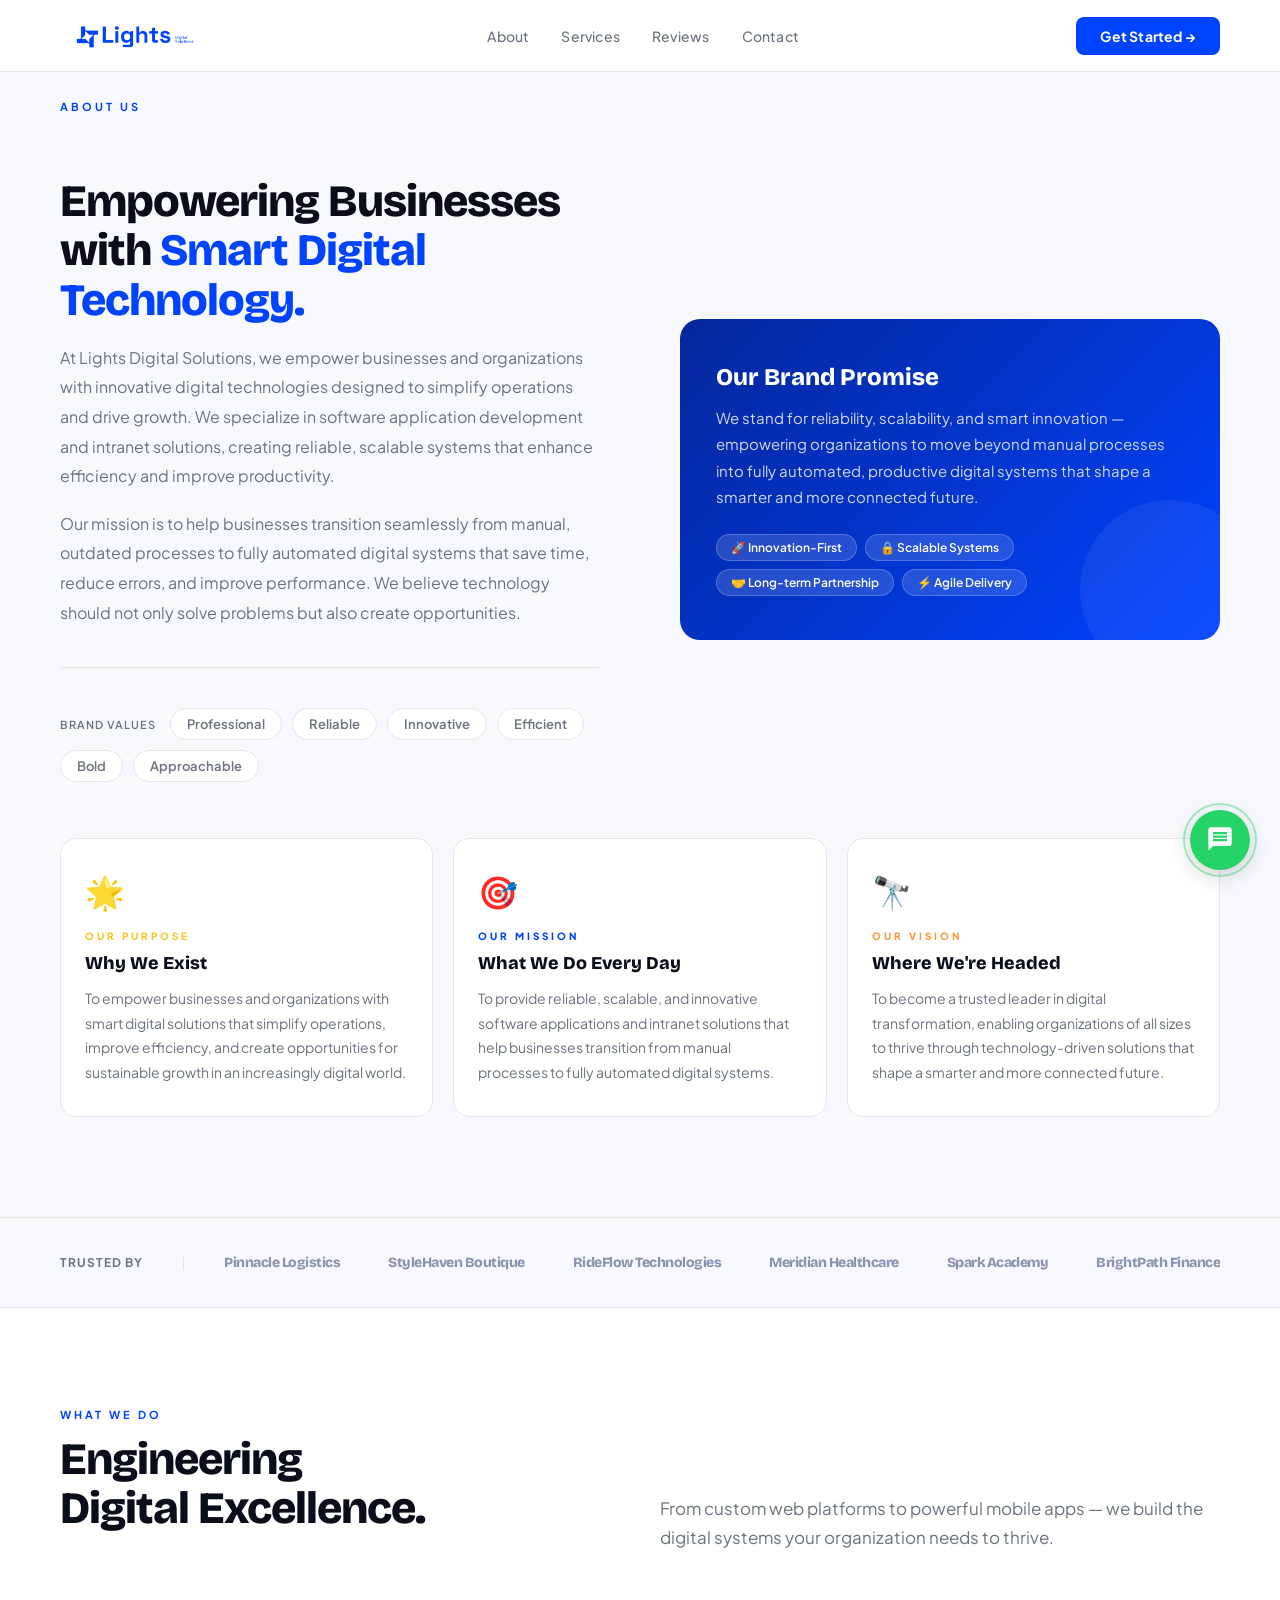
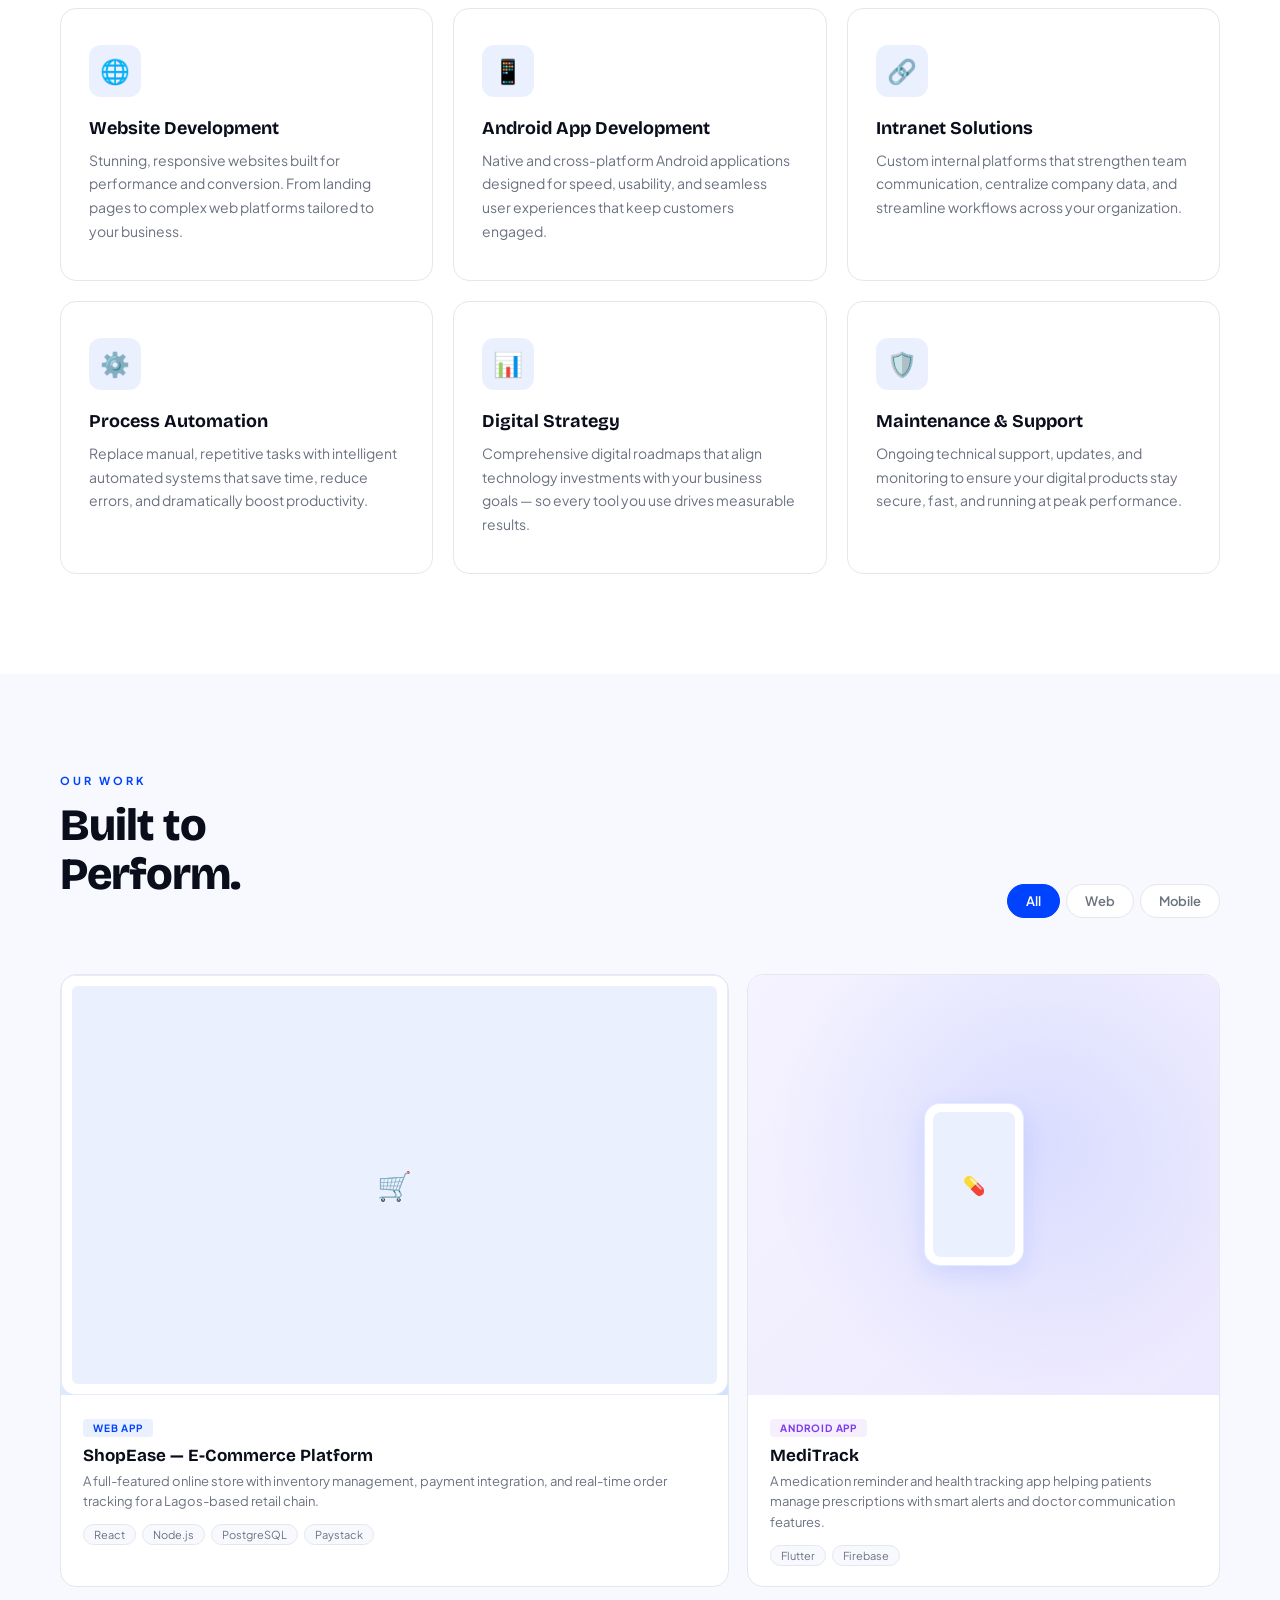
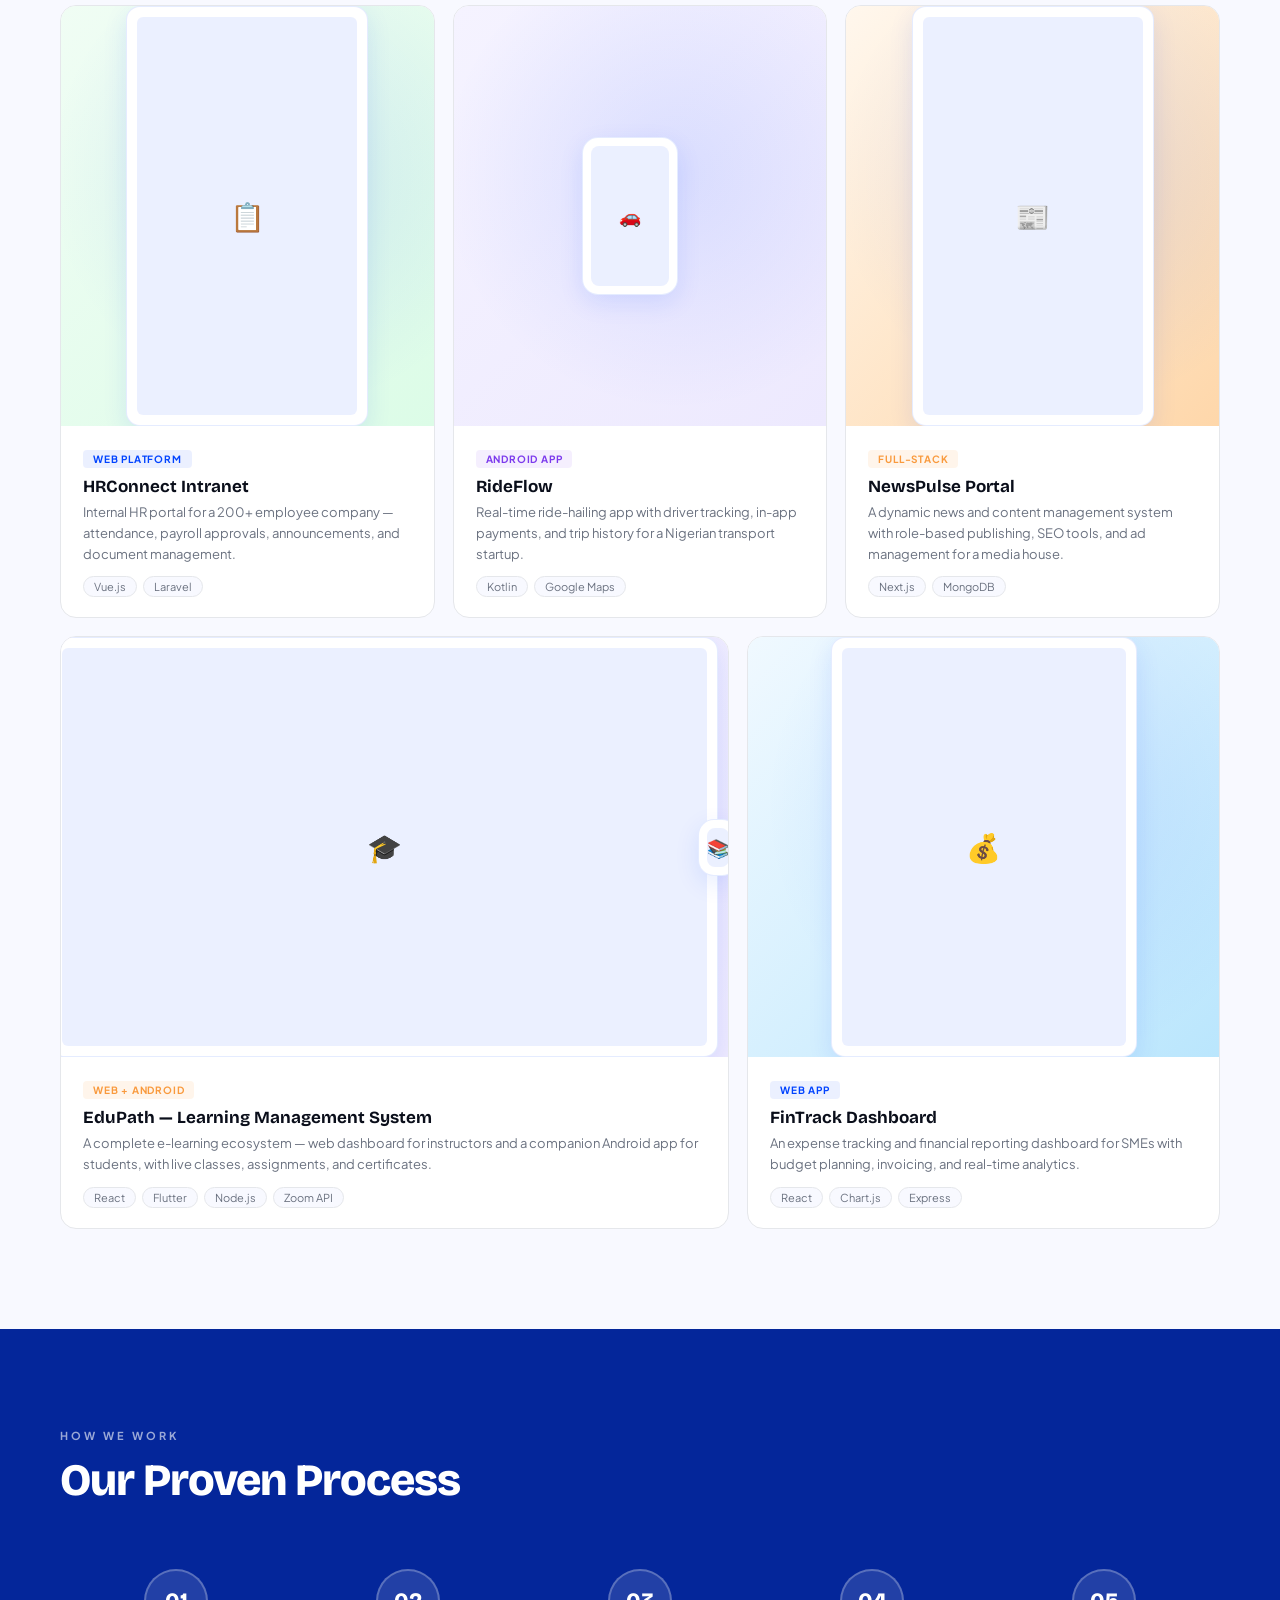
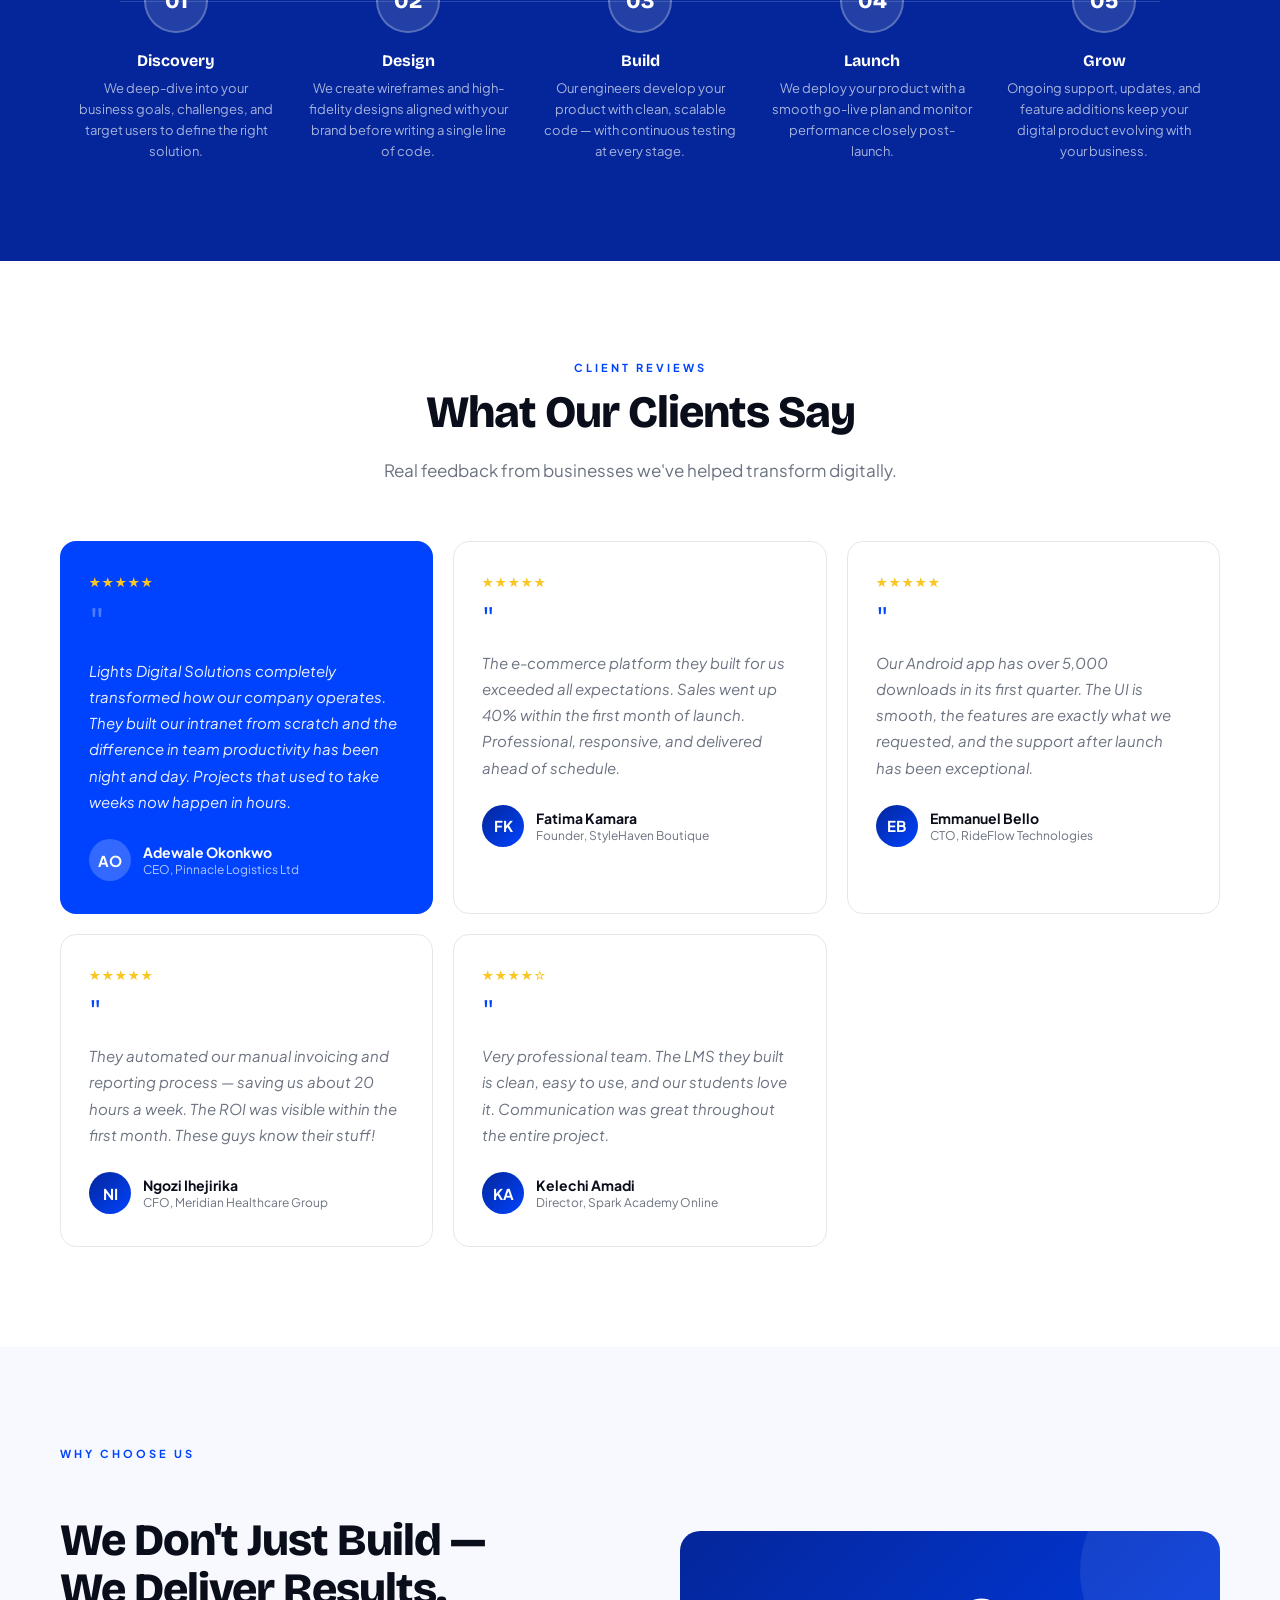
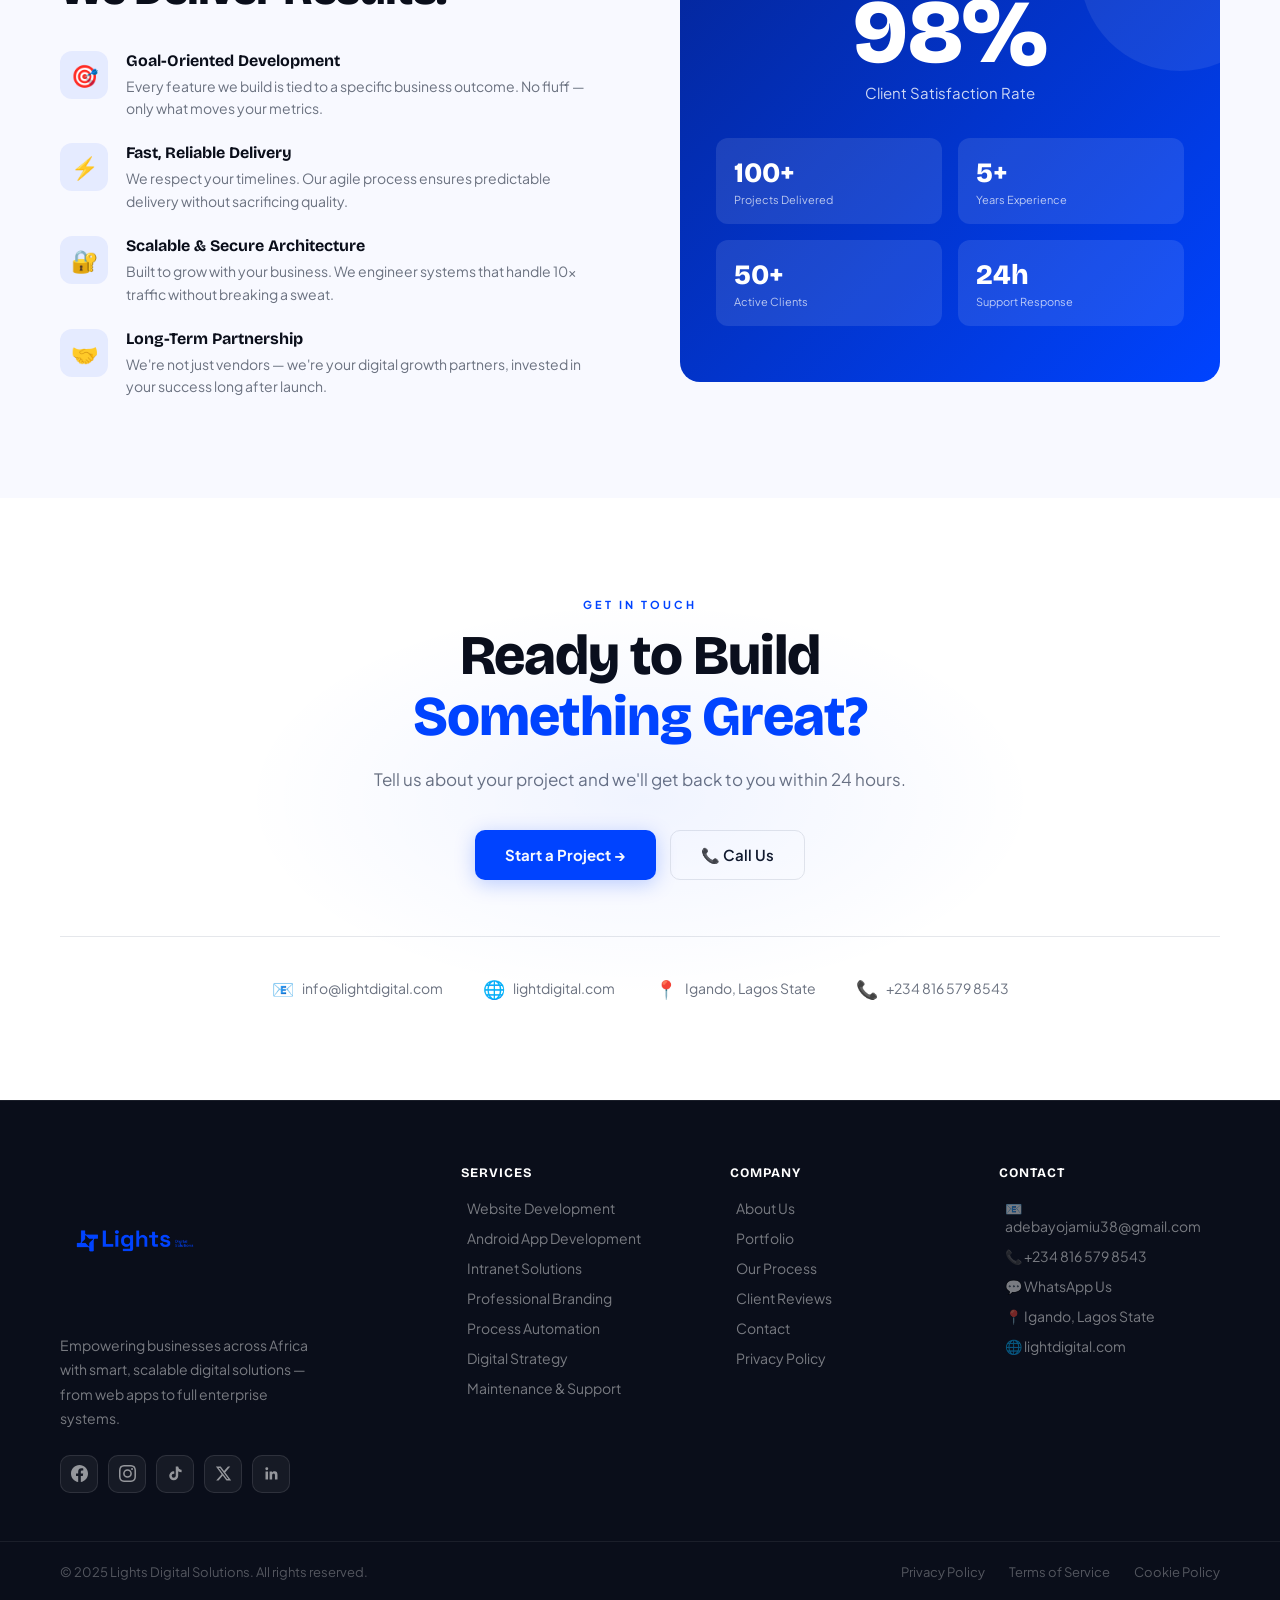
==== about.html @ 58d39549 "Added other screens" ====
<!DOCTYPE html>
<html lang="en">
<head>
<meta charset="UTF-8">
<meta name="viewport" content="width=device-width, initial-scale=1.0">
<title>Lights Digital Solutions</title>
<link rel="preconnect" href="https://fonts.googleapis.com">
<link href="https://fonts.googleapis.com/css2?family=Plus+Jakarta+Sans:wght@300;400;500;600;700;800&family=Bricolage+Grotesque:wght@400;500;600;700;800&display=swap" rel="stylesheet">
<link rel="stylesheet" href="styles.css">
<!-- Favicon (standard) -->
<link rel="icon" href="favicon/favicon.ico" sizes="any">
<link rel="icon" type="image/png" sizes="32x32" href="favicon/favicon-32x32.png">
<link rel="icon" type="image/png" sizes="16x16" href="favicon/favicon-16x16.png">

<!-- Apple Touch Icon -->
<link rel="apple-touch-icon" sizes="180x180" href="favicon/apple-touch-icon.png">

<!-- Android / Chrome -->
<link rel="manifest" href="site.webmanifest">

<!-- Theme color -->
<meta name="theme-color" content="#0043FF">
</head>
<body>

<!-- NAV -->

<nav id="mainNav">
  <a href="index.html" class="logo-mark">
    <img id="siteLogo" class="brand-icon" src="images/brand_logo.png" alt="Lights Digital Solutions"/>
  </a>
   <button class="menu-toggle" id="menuToggle">
  ☰
  </button>
  <ul class="nav-links">
    <li><a href="about.html">About</a></li>
    <li><a href="services.html">Services</a></li>
    <li><a href="testimonials.html">Reviews</a></li>
    <li><a href="contact.html">Contact</a></li>
  </ul>
  <button class="nav-cta" onclick="document.getElementById('contact').scrollIntoView({behavior:'smooth'})">Get Started →</button>
</nav>

<!-- ABOUT -->
<section class="about" id="about">
  <div class="section-label">About Us</div>
  <div class="about-layout">
    <div class="about-body">
      <h2 class="section-title">Empowering Businesses with <span class="about-highlight">Smart Digital Technology.</span></h2>
      <p>At Lights Digital Solutions, we empower businesses and organizations with innovative digital technologies designed to simplify operations and drive growth. We specialize in software application development and intranet solutions, creating reliable, scalable systems that enhance efficiency and improve productivity.</p>
      <p>Our mission is to help businesses transition seamlessly from manual, outdated processes to fully automated digital systems that save time, reduce errors, and improve performance. We believe technology should not only solve problems but also create opportunities.</p>
      <div class="personality-row">
        <span class="personality-label">Brand Values</span>
        <span class="personality-pill">Professional</span>
        <span class="personality-pill">Reliable</span>
        <span class="personality-pill">Innovative</span>
        <span class="personality-pill">Efficient</span>
        <span class="personality-pill">Bold</span>
        <span class="personality-pill">Approachable</span>
      </div>
    </div>
    <div>
      <div class="about-big-card">
        <h3>Our Brand Promise</h3>
        <p>We stand for reliability, scalability, and smart innovation — empowering organizations to move beyond manual processes into fully automated, productive digital systems that shape a smarter and more connected future.</p>
        <div class="about-pill-row">
          <span class="about-pill">🚀 Innovation-First</span>
          <span class="about-pill">🔒 Scalable Systems</span>
          <span class="about-pill">🤝 Long-term Partnership</span>
          <span class="about-pill">⚡ Agile Delivery</span>
        </div>
      </div>
    </div>
  </div>
  <div class="mvp-grid">
    <div class="mvp-card purpose">
      <div class="mvp-icon">🌟</div>
      <div class="mvp-label">Our Purpose</div>
      <h3>Why We Exist</h3>
      <p>To empower businesses and organizations with smart digital solutions that simplify operations, improve efficiency, and create opportunities for sustainable growth in an increasingly digital world.</p>
    </div>
    <div class="mvp-card mission">
      <div class="mvp-icon">🎯</div>
      <div class="mvp-label">Our Mission</div>
      <h3>What We Do Every Day</h3>
      <p>To provide reliable, scalable, and innovative software applications and intranet solutions that help businesses transition from manual processes to fully automated digital systems.</p>
    </div>
    <div class="mvp-card vision">
      <div class="mvp-icon">🔭</div>
      <div class="mvp-label">Our Vision</div>
      <h3>Where We're Headed</h3>
      <p>To become a trusted leader in digital transformation, enabling organizations of all sizes to thrive through technology-driven solutions that shape a smarter and more connected future.</p>
    </div>
  </div>
</section>

<!-- CLIENTS STRIP -->
<div class="clients-strip">
  <div class="clients-label">Trusted By</div>
  <div class="clients-logos">
    <div class="client-logo">Pinnacle Logistics</div>
    <div class="client-logo">StyleHaven Boutique</div>
    <div class="client-logo">RideFlow Technologies</div>
    <div class="client-logo">Meridian Healthcare</div>
    <div class="client-logo">Spark Academy</div>
    <div class="client-logo">BrightPath Finance</div>
  </div>
</div>

<!-- SERVICES -->
<section class="services" id="services">
  <div style="display:flex;justify-content:space-between;align-items:flex-end;flex-wrap:wrap;gap:24px;">
    <div>
      <div class="section-label">What We Do</div>
      <h2 class="section-title">Engineering<br>Digital Excellence.</h2>
    </div>
    <p class="section-sub">From custom web platforms to powerful mobile apps — we build the digital systems your organization needs to thrive.</p>
  </div>
  <div class="services-grid">
    <div class="service-card">
      <div class="service-icon">🌐</div>
      <h3>Website Development</h3>
      <p>Stunning, responsive websites built for performance and conversion. From landing pages to complex web platforms tailored to your business.</p>
    </div>
    <div class="service-card">
      <div class="service-icon">📱</div>
      <h3>Android App Development</h3>
      <p>Native and cross-platform Android applications designed for speed, usability, and seamless user experiences that keep customers engaged.</p>
    </div>
    <div class="service-card">
      <div class="service-icon">🔗</div>
      <h3>Intranet Solutions</h3>
      <p>Custom internal platforms that strengthen team communication, centralize company data, and streamline workflows across your organization.</p>
    </div>
    <div class="service-card">
      <div class="service-icon">⚙️</div>
      <h3>Process Automation</h3>
      <p>Replace manual, repetitive tasks with intelligent automated systems that save time, reduce errors, and dramatically boost productivity.</p>
    </div>
    <div class="service-card">
      <div class="service-icon">📊</div>
      <h3>Digital Strategy</h3>
      <p>Comprehensive digital roadmaps that align technology investments with your business goals — so every tool you use drives measurable results.</p>
    </div>
    <div class="service-card">
      <div class="service-icon">🛡️</div>
      <h3>Maintenance & Support</h3>
      <p>Ongoing technical support, updates, and monitoring to ensure your digital products stay secure, fast, and running at peak performance.</p>
    </div>
  </div>
</section>

<!-- PORTFOLIO -->
<section class="projects" id="projects">
  <div class="projects-header">
    <div>
      <div class="section-label">Our Work</div>
      <h2 class="section-title">Built to<br>Perform.</h2>
    </div>
    <div class="tab-group">
      <button class="tab active" onclick="filterProjects('all', this)">All</button>
      <button class="tab" onclick="filterProjects('web', this)">Web</button>
      <button class="tab" onclick="filterProjects('mobile', this)">Mobile</button>
    </div>
  </div>
  <div class="projects-grid" id="projects-grid">
    <div class="proj-card wide" data-type="web">
      <div class="proj-thumb web"><div class="proj-thumb-inner"><div class="thumb-device"><div class="screen">🛒</div></div></div></div>
      <div class="proj-info">
        <span class="proj-tag tag-web">Web App</span>
        <h3>ShopEase — E-Commerce Platform</h3>
        <p>A full-featured online store with inventory management, payment integration, and real-time order tracking for a Lagos-based retail chain.</p>
        <div class="proj-tech"><span class="tech-pill">React</span><span class="tech-pill">Node.js</span><span class="tech-pill">PostgreSQL</span><span class="tech-pill">Paystack</span></div>
      </div>
    </div>
    <div class="proj-card narrow" data-type="mobile">
      <div class="proj-thumb mobile"><div class="proj-thumb-inner"><div class="thumb-phone"><div class="pscreen">💊</div></div></div></div>
      <div class="proj-info">
        <span class="proj-tag tag-mobile">Android App</span>
        <h3>MediTrack</h3>
        <p>A medication reminder and health tracking app helping patients manage prescriptions with smart alerts and doctor communication features.</p>
        <div class="proj-tech"><span class="tech-pill">Flutter</span><span class="tech-pill">Firebase</span></div>
      </div>
    </div>
    <div class="proj-card third" data-type="web">
      <div class="proj-thumb web" style="background:linear-gradient(135deg,#f0fdf4,#dcfce7)"><div class="proj-thumb-inner"><div class="thumb-device" style="width:65%"><div class="screen">📋</div></div></div></div>
      <div class="proj-info">
        <span class="proj-tag tag-web">Web Platform</span>
        <h3>HRConnect Intranet</h3>
        <p>Internal HR portal for a 200+ employee company — attendance, payroll approvals, announcements, and document management.</p>
        <div class="proj-tech"><span class="tech-pill">Vue.js</span><span class="tech-pill">Laravel</span></div>
      </div>
    </div>
    <div class="proj-card third" data-type="mobile">
      <div class="proj-thumb mobile"><div class="proj-thumb-inner"><div class="thumb-phone"><div class="pscreen">🚗</div></div></div></div>
      <div class="proj-info">
        <span class="proj-tag tag-mobile">Android App</span>
        <h3>RideFlow</h3>
        <p>Real-time ride-hailing app with driver tracking, in-app payments, and trip history for a Nigerian transport startup.</p>
        <div class="proj-tech"><span class="tech-pill">Kotlin</span><span class="tech-pill">Google Maps</span></div>
      </div>
    </div>
    <div class="proj-card third" data-type="web">
      <div class="proj-thumb web" style="background:linear-gradient(135deg,#fff7ed,#fed7aa)"><div class="proj-thumb-inner"><div class="thumb-device" style="width:65%"><div class="screen">📰</div></div></div></div>
      <div class="proj-info">
        <span class="proj-tag tag-fullstack">Full-Stack</span>
        <h3>NewsPulse Portal</h3>
        <p>A dynamic news and content management system with role-based publishing, SEO tools, and ad management for a media house.</p>
        <div class="proj-tech"><span class="tech-pill">Next.js</span><span class="tech-pill">MongoDB</span></div>
      </div>
    </div>
    <div class="proj-card wide" data-type="mobile">
      <div class="proj-thumb mobile"><div class="proj-thumb-inner"><div class="thumb-device"><div class="screen">🎓</div></div><div class="thumb-phone"><div class="pscreen">📚</div></div></div></div>
      <div class="proj-info">
        <span class="proj-tag tag-fullstack">Web + Android</span>
        <h3>EduPath — Learning Management System</h3>
        <p>A complete e-learning ecosystem — web dashboard for instructors and a companion Android app for students, with live classes, assignments, and certificates.</p>
        <div class="proj-tech"><span class="tech-pill">React</span><span class="tech-pill">Flutter</span><span class="tech-pill">Node.js</span><span class="tech-pill">Zoom API</span></div>
      </div>
    </div>
    <div class="proj-card narrow" data-type="web">
      <div class="proj-thumb web" style="background:linear-gradient(135deg,#f0f9ff,#bae6fd)"><div class="proj-thumb-inner"><div class="thumb-device" style="width:65%"><div class="screen">💰</div></div></div></div>
      <div class="proj-info">
        <span class="proj-tag tag-web">Web App</span>
        <h3>FinTrack Dashboard</h3>
        <p>An expense tracking and financial reporting dashboard for SMEs with budget planning, invoicing, and real-time analytics.</p>
        <div class="proj-tech"><span class="tech-pill">React</span><span class="tech-pill">Chart.js</span><span class="tech-pill">Express</span></div>
      </div>
    </div>
  </div>
</section>

<!-- PROCESS -->
<section class="process" id="process">
  <div class="section-label">How We Work</div>
  <h2 class="section-title">Our Proven Process</h2>
  <div class="process-steps">
    <div class="step"><div class="step-num">01</div><h4>Discovery</h4><p>We deep-dive into your business goals, challenges, and target users to define the right solution.</p></div>
    <div class="step"><div class="step-num">02</div><h4>Design</h4><p>We create wireframes and high-fidelity designs aligned with your brand before writing a single line of code.</p></div>
    <div class="step"><div class="step-num">03</div><h4>Build</h4><p>Our engineers develop your product with clean, scalable code — with continuous testing at every stage.</p></div>
    <div class="step"><div class="step-num">04</div><h4>Launch</h4><p>We deploy your product with a smooth go-live plan and monitor performance closely post-launch.</p></div>
    <div class="step"><div class="step-num">05</div><h4>Grow</h4><p>Ongoing support, updates, and feature additions keep your digital product evolving with your business.</p></div>
  </div>
</section>

<!-- TESTIMONIALS -->
<section class="testimonials" id="testimonials">
  <div style="text-align:center;margin-bottom:0;">
    <div class="section-label" style="text-align:center;">Client Reviews</div>
    <h2 class="section-title" style="text-align:center;">What Our Clients Say</h2>
    <p class="section-sub" style="margin:0 auto 56px;text-align:center;">Real feedback from businesses we've helped transform digitally.</p>
  </div>
  <div class="testimonials-grid">
    <div class="testi-card featured">
      <div class="stars">★★★★★</div>
      <div class="quote-icon">"</div>
      <p class="testi-text">Lights Digital Solutions completely transformed how our company operates. They built our intranet from scratch and the difference in team productivity has been night and day. Projects that used to take weeks now happen in hours.</p>
      <div class="testi-author"><div class="author-avatar">AO</div><div><div class="author-name">Adewale Okonkwo</div><div class="author-role">CEO, Pinnacle Logistics Ltd</div></div></div>
    </div>
    <div class="testi-card">
      <div class="stars">★★★★★</div>
      <div class="quote-icon" style="font-size:32px;color:var(--secondary);">"</div>
      <p class="testi-text">The e-commerce platform they built for us exceeded all expectations. Sales went up 40% within the first month of launch. Professional, responsive, and delivered ahead of schedule.</p>
      <div class="testi-author"><div class="author-avatar">FK</div><div><div class="author-name">Fatima Kamara</div><div class="author-role">Founder, StyleHaven Boutique</div></div></div>
    </div>
    <div class="testi-card">
      <div class="stars">★★★★★</div>
      <div class="quote-icon" style="font-size:32px;color:var(--secondary);">"</div>
      <p class="testi-text">Our Android app has over 5,000 downloads in its first quarter. The UI is smooth, the features are exactly what we requested, and the support after launch has been exceptional.</p>
      <div class="testi-author"><div class="author-avatar">EB</div><div><div class="author-name">Emmanuel Bello</div><div class="author-role">CTO, RideFlow Technologies</div></div></div>
    </div>
    <div class="testi-card">
      <div class="stars">★★★★★</div>
      <div class="quote-icon" style="font-size:32px;color:var(--secondary);">"</div>
      <p class="testi-text">They automated our manual invoicing and reporting process — saving us about 20 hours a week. The ROI was visible within the first month. These guys know their stuff!</p>
      <div class="testi-author"><div class="author-avatar">NI</div><div><div class="author-name">Ngozi Ihejirika</div><div class="author-role">CFO, Meridian Healthcare Group</div></div></div>
    </div>
    <div class="testi-card">
      <div class="stars">★★★★☆</div>
      <div class="quote-icon" style="font-size:32px;color:var(--secondary);">"</div>
      <p class="testi-text">Very professional team. The LMS they built is clean, easy to use, and our students love it. Communication was great throughout the entire project.</p>
      <div class="testi-author"><div class="author-avatar">KA</div><div><div class="author-name">Kelechi Amadi</div><div class="author-role">Director, Spark Academy Online</div></div></div>
    </div>
  </div>
</section>

<!-- WHY US -->
<section class="why" id="why">
  <div class="section-label">Why Choose Us</div>
  <div class="why-grid">
    <div>
      <h2 class="section-title">We Don't Just Build —<br>We Deliver Results.</h2>
      <div class="why-items" style="margin-top:36px;">
        <div class="why-item"><div class="why-item-icon">🎯</div><div><h4>Goal-Oriented Development</h4><p>Every feature we build is tied to a specific business outcome. No fluff — only what moves your metrics.</p></div></div>
        <div class="why-item"><div class="why-item-icon">⚡</div><div><h4>Fast, Reliable Delivery</h4><p>We respect your timelines. Our agile process ensures predictable delivery without sacrificing quality.</p></div></div>
        <div class="why-item"><div class="why-item-icon">🔐</div><div><h4>Scalable & Secure Architecture</h4><p>Built to grow with your business. We engineer systems that handle 10x traffic without breaking a sweat.</p></div></div>
        <div class="why-item"><div class="why-item-icon">🤝</div><div><h4>Long-Term Partnership</h4><p>We're not just vendors — we're your digital growth partners, invested in your success long after launch.</p></div></div>
      </div>
    </div>
    <div class="why-visual">
      <div class="why-big-num">98%</div>
      <div class="why-big-label">Client Satisfaction Rate</div>
      <div class="why-stat-grid">
        <div class="why-stat-card"><div class="why-stat-n">100+</div><div class="why-stat-l">Projects Delivered</div></div>
        <div class="why-stat-card"><div class="why-stat-n">5+</div><div class="why-stat-l">Years Experience</div></div>
        <div class="why-stat-card"><div class="why-stat-n">50+</div><div class="why-stat-l">Active Clients</div></div>
        <div class="why-stat-card"><div class="why-stat-n">24h</div><div class="why-stat-l">Support Response</div></div>
      </div>
    </div>
  </div>
</section>

<!-- CTA -->
<section class="cta-section" id="contact">
  <div class="section-label" style="text-align:center;">Get In Touch</div>
  <h2 class="section-title">Ready to Build<br><span style="color:var(--secondary);">Something Great?</span></h2>
  <p>Tell us about your project and we'll get back to you within 24 hours.</p>
  <div class="cta-btns">
    <a href="mailto:info@lightdigital.com" class="btn-primary">Start a Project →</a>
    <a href="tel:+2348165798543" class="btn-outline">📞 Call Us</a>
  </div>
  <div class="contact-strip">
    <div class="contact-item"><span>📧</span><span>info@lightdigital.com</span></div>
    <div class="contact-item"><span>🌐</span><span>lightdigital.com</span></div>
    <div class="contact-item"><span>📍</span><span>Igando, Lagos State</span></div>
    <div class="contact-item"><span>📞</span><span>+234 816 579 8543</span></div>
  </div>
</section>

<!-- FOOTER -->
<footer>
  <div class="footer-top">

    <!-- Brand col -->
    <div class="footer-brand-col">
      <a href="#home" class="logo-mark">
        <img id="siteLogoFooter" class="brand-icon" src="images/brand_logo.png" alt="Lights Digital Solutions"/>
      </a>
      <p class="footer-brand-desc">Empowering businesses across Africa with smart, scalable digital solutions — from web apps to full enterprise systems.</p>
      <div class="footer-social-row">

        <!-- Facebook -->
        <a href="https://www.facebook.com/adebayo.jamiu.33" target="_blank" rel="noopener" class="social-btn fb" aria-label="Facebook">
          <svg viewBox="0 0 24 24"><path d="M24 12.073C24 5.405 18.627 0 12 0S0 5.405 0 12.073C0 18.1 4.388 23.094 10.125 24v-8.437H7.078v-3.49h3.047V9.41c0-3.025 1.792-4.697 4.532-4.697 1.312 0 2.686.236 2.686.236v2.97h-1.513c-1.491 0-1.956.93-1.956 1.874v2.25h3.328l-.532 3.49h-2.796V24C19.612 23.094 24 18.1 24 12.073z"/></svg>
        </a>

        <!-- Instagram -->
        <a href="https://www.instagram.com/lightsdigitalsolutions/" target="_blank" rel="noopener" class="social-btn ig" aria-label="Instagram">
          <svg viewBox="0 0 24 24"><path d="M12 2.163c3.204 0 3.584.012 4.85.07 3.252.148 4.771 1.691 4.919 4.919.058 1.265.069 1.645.069 4.849 0 3.205-.012 3.584-.069 4.849-.149 3.225-1.664 4.771-4.919 4.919-1.266.058-1.644.07-4.85.07-3.204 0-3.584-.012-4.849-.07-3.26-.149-4.771-1.699-4.919-4.92-.058-1.265-.07-1.644-.07-4.849 0-3.204.013-3.583.07-4.849.149-3.227 1.664-4.771 4.919-4.919 1.266-.057 1.645-.069 4.849-.069zM12 0C8.741 0 8.333.014 7.053.072 2.695.272.273 2.69.073 7.052.014 8.333 0 8.741 0 12c0 3.259.014 3.668.072 4.948.2 4.358 2.618 6.78 6.98 6.98C8.333 23.986 8.741 24 12 24c3.259 0 3.668-.014 4.948-.072 4.354-.2 6.782-2.618 6.979-6.98.059-1.28.073-1.689.073-4.948 0-3.259-.014-3.667-.072-4.947-.196-4.354-2.617-6.78-6.979-6.98C15.668.014 15.259 0 12 0zm0 5.838a6.162 6.162 0 100 12.324 6.162 6.162 0 000-12.324zM12 16a4 4 0 110-8 4 4 0 010 8zm6.406-11.845a1.44 1.44 0 100 2.881 1.44 1.44 0 000-2.881z"/></svg>
        </a>

        <!-- TikTok -->
        <a href="https://www.tiktok.com/@lightsdigitalsolutions?is_from_webapp=1&sender_device=pc" target="_blank" rel="noopener" class="social-btn tt" aria-label="TikTok">
          <svg viewBox="0 0 24 24"><path d="M19.59 6.69a4.83 4.83 0 01-3.77-4.25V2h-3.45v13.67a2.89 2.89 0 01-2.88 2.5 2.89 2.89 0 01-2.89-2.89 2.89 2.89 0 012.89-2.89c.28 0 .54.04.79.1V9.01a6.33 6.33 0 00-.79-.05 6.34 6.34 0 00-6.34 6.34 6.34 6.34 0 006.34 6.34 6.34 6.34 0 006.33-6.34V8.69a8.18 8.18 0 004.78 1.52V6.75a4.85 4.85 0 01-1.01-.06z"/></svg>
        </a>

        <!-- X / Twitter -->
        <a href="https://x.com/LightsDigitals" target="_blank" rel="noopener" class="social-btn tw" aria-label="X (Twitter)">
          <svg viewBox="0 0 24 24"><path d="M18.244 2.25h3.308l-7.227 8.26 8.502 11.24H16.17l-5.214-6.817L4.99 21.75H1.68l7.73-8.835L1.254 2.25H8.08l4.713 6.231zm-1.161 17.52h1.833L7.084 4.126H5.117z"/></svg>
        </a>

        <!-- LinkedIn -->
        <a href="https://www.linkedin.com/in/lights-digital-solutions-471803408/" target="_blank" rel="noopener" class="social-btn li" aria-label="LinkedIn">
          <svg viewBox="0 0 24 24">
            <path d="M20.447 20.452H16.89v-5.569c0-1.328-.024-3.037-1.852-3.037-1.853 0-2.136 1.445-2.136 2.939v5.667H9.345V9h3.414v1.561h.049c.476-.9 1.637-1.85 3.37-1.85 3.601 0 4.267 2.37 4.267 5.455v6.286zM5.337 7.433a2.063 2.063 0 110-4.126 2.063 2.063 0 010 4.126zM7.119 20.452H3.556V9h3.563v11.452z"/>
          </svg>
        </a>

      </div>
    </div>

    <!-- Services col -->
    <div>
      <div class="footer-col-title">Services</div>
      <div class="footer-col-links">
        <a href="#services">Website Development</a>
        <a href="#services">Android App Development</a>
        <a href="#services">Intranet Solutions</a>
        <a href="#services">Professional Branding</a>
        <a href="#services">Process Automation</a>
        <a href="#services">Digital Strategy</a>
        <a href="#services">Maintenance & Support</a>
      </div>
    </div>

    <!-- Company col -->
    <div>
      <div class="footer-col-title">Company</div>
      <div class="footer-col-links">
        <a href="#about">About Us</a>
        <a href="#projects">Portfolio</a>
        <a href="#process">Our Process</a>
        <a href="#testimonials">Client Reviews</a>
        <a href="#contact">Contact</a>
        <a href="#">Privacy Policy</a>
      </div>
    </div>

    <!-- Contact col -->
    <div>
      <div class="footer-col-title">Contact</div>
      <div class="footer-col-links">
        <a href="mailto:adebayojamiu38@gmail.com">📧 adebayojamiu38@gmail.com</a>
        <a href="tel:+2348165798543">📞 +234 816 579 8543</a>
        <a href="https://wa.me/2348165798543" target="_blank" rel="noopener">💬 WhatsApp Us</a>
        <a href="#">📍 Igando, Lagos State</a>
        <a href="#">🌐 lightdigital.com</a>
      </div>
    </div>

  </div>

  <div class="footer-bottom">
    <div class="footer-copy">© 2025 Lights Digital Solutions. All rights reserved.</div>
    <div class="footer-bottom-links">
      <a href="#">Privacy Policy</a>
      <a href="#">Terms of Service</a>
      <a href="#">Cookie Policy</a>
    </div>
  </div>
</footer>

<!-- FLOATING CONTACT WIDGET -->
<div class="fcw" id="fcw">
  <div class="fcw-actions">
    <div class="fcw-item">
      <a class="fcw-action call" href="tel:+2348165798543" data-tip="Call Us" aria-label="Call">
        <svg viewBox="0 0 24 24"><path d="M6.62 10.79c1.44 2.83 3.76 5.14 6.59 6.59l2.2-2.2c.28-.28.68-.36 1.02-.25 1.12.37 2.33.57 3.57.57.55 0 1 .45 1 1V20c0 .55-.45 1-1 1C10.61 21 3 13.39 3 4c0-.55.45-1 1-1h3.5c.55 0 1 .45 1 1 0 1.25.2 2.45.57 3.57.1.34.02.73-.25 1.02l-2.2 2.2z"/></svg>
      </a>
    </div>
    <div class="fcw-item">
      <a class="fcw-action wa" href="https://wa.me/2348165798543?text=Hello%2C%20I'd%20like%20to%20discuss%20a%20project." target="_blank" rel="noopener" data-tip="WhatsApp Us" aria-label="WhatsApp">
        <svg viewBox="0 0 24 24"><path d="M17.472 14.382c-.297-.149-1.758-.867-2.03-.967-.273-.099-.471-.148-.67.15-.197.297-.767.966-.94 1.164-.173.199-.347.223-.644.075-.297-.15-1.255-.463-2.39-1.475-.883-.788-1.48-1.761-1.653-2.059-.173-.297-.018-.458.13-.606.134-.133.298-.347.446-.52.149-.174.198-.298.298-.497.099-.198.05-.371-.025-.52-.075-.149-.669-1.612-.916-2.207-.242-.579-.487-.5-.669-.51-.173-.008-.371-.01-.57-.01-.198 0-.52.074-.792.372-.272.297-1.04 1.016-1.04 2.479 0 1.462 1.065 2.875 1.213 3.074.149.198 2.096 3.2 5.077 4.487.709.306 1.262.489 1.694.625.712.227 1.36.195 1.871.118.571-.085 1.758-.719 2.006-1.413.248-.694.248-1.289.173-1.413-.074-.124-.272-.198-.57-.347m-5.421 7.403h-.004a9.87 9.87 0 01-5.031-1.378l-.361-.214-3.741.982.998-3.648-.235-.374a9.86 9.86 0 01-1.51-5.26c.001-5.45 4.436-9.884 9.888-9.884 2.64 0 5.122 1.03 6.988 2.898a9.825 9.825 0 012.893 6.994c-.003 5.45-4.437 9.884-9.885 9.884m8.413-18.297A11.815 11.815 0 0012.05 0C5.495 0 .16 5.335.157 11.892c0 2.096.547 4.142 1.588 5.945L.057 24l6.305-1.654a11.882 11.882 0 005.683 1.448h.005c6.554 0 11.89-5.335 11.893-11.893a11.821 11.821 0 00-3.48-8.413z"/></svg>
      </a>
    </div>
  </div>
  <button class="fcw-toggle" id="fcwToggle" aria-label="Contact options" aria-expanded="false">
    <span class="ico ico-chat"><svg viewBox="0 0 24 24"><path d="M20 2H4c-1.1 0-2 .9-2 2v18l4-4h14c1.1 0 2-.9 2-2V4c0-1.1-.9-2-2-2zm-2 12H6v-2h12v2zm0-3H6V9h12v2zm0-3H6V6h12v2z"/></svg></span>
    <span class="ico ico-close"><svg viewBox="0 0 24 24"><path d="M19 6.41L17.59 5 12 10.59 6.41 5 5 6.41 10.59 12 5 17.59 6.41 19 12 13.41 17.59 19 19 17.59 13.41 12z"/></svg></span>
  </button>
</div>


<!-- LOGO UPLOAD -->
<input type="file" id="logoUploadInput" accept="image/*" style="display:none">
<script src="script.js"></script>
</body>
</html>
---- styles.css ----
:root {
  --primary: #04269A;
  --secondary: #0043FF;
  --accent-yellow: #F9C623;
  --accent-orange: #F99A3D;
  --black: #0A0E1A;
  --white: #FFFFFF;
  --gray-light: #F5F6FA;
  --gray-mid: #8A94B0;
  --gray-dark: #1A1E2E;
  --text: #111827;
  --text-muted: #6B7280;
  --border: #E5E7EB;
  --surface: #F8F9FF;
}

*, *::before, *::after { box-sizing: border-box; margin: 0; padding: 0; }
html { scroll-behavior: smooth; }
body {
  font-family: 'Plus Jakarta Sans', sans-serif;
  background: var(--white);
  color: var(--text);
  overflow-x: hidden;
}

/* HAMBURGER */
.menu-toggle {
  display: none;
  background: none;
  border: none;
  font-size: 30px;
  cursor: pointer;
  color: var(--secondary);
  z-index: 999;
}



/* ── NAVBAR ── */
nav {
  position: fixed; top: 0; left: 0; right: 0; z-index: 100;
  display: flex; align-items: center; justify-content: space-between;
  padding: 0 60px;
  height: 72px;
  background: rgba(255,255,255,0.92);
  backdrop-filter: blur(20px);
  border-bottom: 1px solid var(--border);
  transition: box-shadow 0.3s;
}
nav.scrolled { box-shadow: 0 4px 24px rgba(0,67,255,0.08); }

.logo-mark { display: flex; align-items: center; gap: 10px; text-decoration: none; }

/* Brand icon SVG inline */
.brand-icon { width: 150px; height: 150px; flex-shrink: 0; }

.logo-text-wrap { display: flex; flex-direction: column; line-height: 1; }
.logo-name {
  font-family: 'Bricolage Grotesque', sans-serif;
  font-size: 20px; font-weight: 800;
  color: var(--secondary); letter-spacing: -0.5px;
}
.logo-sub { font-size: 9px; font-weight: 600; letter-spacing: 1.5px; text-transform: uppercase; color: var(--gray-mid); margin-top: 1px; }

.nav-links { display: flex; gap: 32px; list-style: none; }
.nav-links a {
  color: var(--text-muted); text-decoration: none;
  font-size: 14px; font-weight: 500; letter-spacing: 0.2px;
  transition: color 0.2s; position: relative;
}
.nav-links a::after {
  content: ''; position: absolute; bottom: -4px; left: 0; right: 0;
  height: 2px; background: var(--secondary); border-radius: 2px;
  transform: scaleX(0); transform-origin: left; transition: transform 0.25s;
}
.nav-links a:hover { color: var(--secondary); }
.nav-links a:hover::after { transform: scaleX(1); }

.nav-cta {
  background: var(--secondary); color: white; border: none;
  padding: 10px 24px; border-radius: 8px; font-size: 14px;
  font-weight: 700; cursor: pointer; font-family: 'Plus Jakarta Sans', sans-serif;
  transition: all 0.2s; letter-spacing: 0.2px;
}
.nav-cta:hover { background: var(--primary); transform: translateY(-1px); box-shadow: 0 8px 20px rgba(0,67,255,0.3); }

/* ── HERO ── */
.hero {
  min-height: 100vh;
  background: var(--white);
  display: grid;
  grid-template-columns: 1fr 1fr;
  align-items: center;
  padding: 80px 60px 60px;
  gap: 60px;
  position: relative;
  overflow: hidden;
}
.hero::before {
  content: '';
  position: absolute; top: -200px; right: -200px;
  width: 700px; height: 700px; border-radius: 50%;
  background: radial-gradient(circle, rgba(0,67,255,0.06) 0%, transparent 70%);
  pointer-events: none;
}
.hero::after {
  content: '';
  position: absolute; bottom: -100px; left: -100px;
  width: 400px; height: 400px; border-radius: 50%;
  background: radial-gradient(circle, rgba(249,198,35,0.08) 0%, transparent 70%);
  pointer-events: none;
}

.hero-left { z-index: 1; }

.hero-badge {
  display: inline-flex; align-items: center; gap: 8px;
  background: rgba(0,67,255,0.07); border: 1px solid rgba(0,67,255,0.15);
  padding: 6px 14px; border-radius: 100px; margin-bottom: 28px;
  font-size: 12px; font-weight: 700; letter-spacing: 1px;
  text-transform: uppercase; color: var(--secondary);
}
.hero-badge .dot {
  width: 6px; height: 6px; border-radius: 50%;
  background: var(--secondary); animation: blink 1.5s infinite;
  flex-shrink: 0;
}
@keyframes blink { 0%,100%{opacity:1} 50%{opacity:0.3} }

.hero h1 {
  font-family: 'Bricolage Grotesque', sans-serif;
  font-size: clamp(28px, 5vw, 64px);
  font-weight: 800; line-height: 1.08;
  letter-spacing: -2px;
  color: var(--black);
  margin-bottom: 22px;
}
.hero h1 .accent { color: var(--secondary); }
.hero h1 .yellow { color: var(--accent-yellow); position: relative; }
.hero h1 .yellow::after {
  content: '';
  position: absolute; bottom: 2px; left: 0; right: 0;
  height: 4px; background: var(--accent-yellow); border-radius: 2px; opacity: 0.4;
}

.hero p {
  font-size: 17px; color: var(--text-muted); line-height: 1.75;
  max-width: 480px; margin-bottom: 40px;
}

.hero-btns { display: flex; gap: 14px; flex-wrap: wrap; margin-bottom: 56px; }
.btn-primary {
  background: var(--secondary); color: white;
  padding: 14px 30px; border-radius: 10px; text-decoration: none;
  font-weight: 700; font-size: 15px; transition: all 0.2s;
  box-shadow: 0 4px 20px rgba(0,67,255,0.25);
  display: inline-flex; align-items: center; gap: 8px;
}
.btn-primary:hover { background: var(--primary); transform: translateY(-2px); box-shadow: 0 8px 28px rgba(0,67,255,0.35); }
.btn-outline {
  background: transparent; color: var(--text);
  padding: 14px 30px; border-radius: 10px; text-decoration: none;
  font-weight: 600; font-size: 15px; border: 1.5px solid var(--border);
  transition: all 0.2s; display: inline-flex; align-items: center; gap: 8px;
}
.btn-outline:hover { border-color: var(--secondary); color: var(--secondary); transform: translateY(-2px); }

.hero-stats { display: flex; gap: 40px; flex-wrap: wrap; }
.stat-divider { width: 1px; background: var(--border); }
.stat-num {
  font-family: 'Bricolage Grotesque', sans-serif;
  font-size: 36px; font-weight: 800; color: var(--black); line-height: 1;
}
.stat-num span { color: var(--secondary); }
.stat-label { font-size: 12px; color: var(--text-muted); margin-top: 4px; font-weight: 500; }

/* ── HERO RIGHT: CAROUSEL ── */
.hero-right {
  position: relative; z-index: 1;
  display: flex; flex-direction: column;
  gap: 16px; align-items: center;
}

.carousel-wrapper {
  width: 100%; max-width: 560px;
  position: relative;
}

.carousel-main {
  width: 100%;
  border-radius: 20px;
  overflow: hidden;
  box-shadow: 0 32px 80px rgba(0,67,255,0.18), 0 8px 24px rgba(0,0,0,0.08);
  border: 1px solid rgba(255,255,255,0.8);
  position: relative;
  background: #fff;
}

/* Browser chrome */
.browser-chrome {
  background: #F0F0F2;
  padding: 12px 16px 10px;
  display: flex; align-items: center; gap: 10px;
  border-bottom: 1px solid #e0e0e4;
}
.chrome-dots { display: flex; gap: 6px; }
.chrome-dot {
  width: 10px; height: 10px; border-radius: 50%;
}
.chrome-dot.red { background: #FF5F57; }
.chrome-dot.yellow { background: #FEBC2E; }
.chrome-dot.green { background: #28C840; }
.chrome-bar {
  flex: 1; height: 26px; background: white;
  border-radius: 6px; border: 1px solid #E0E0E4;
  display: flex; align-items: center; padding: 0 10px;
  font-size: 11px; color: #999; gap: 6px;
}
.chrome-bar svg { width: 10px; height: 10px; fill: #bbb; flex-shrink: 0; }

.carousel-viewport {
  height: 320px; overflow: hidden; position: relative;
}
.carousel-track {
  display: flex;
  transition: transform 0.6s cubic-bezier(0.77,0,0.18,1);
  height: 100%;
}
.carousel-slide {
  min-width: 100%; height: 100%;
  flex-shrink: 0; position: relative; overflow: hidden;
}

/* Slide 1: E-Commerce */
.slide-ecom {
  background: linear-gradient(135deg, #f8f4ff 0%, #eef0ff 100%);
  display: flex; flex-direction: column;
}
.slide-nav-bar {
  background: white; padding: 10px 20px;
  display: flex; align-items: center; justify-content: space-between;
  border-bottom: 1px solid #f0f0f0; flex-shrink: 0;
}
.slide-nav-logo { font-weight: 800; font-size: 14px; color: #1a1a2e; }
.slide-nav-links { display: flex; gap: 16px; }
.slide-nav-link { font-size: 11px; color: #666; }
.slide-nav-cta { background: #7C3AED; color: white; padding: 5px 12px; border-radius: 5px; font-size: 10px; font-weight: 700; }
.slide-hero-area {
  flex: 1; padding: 20px; display: flex; gap: 16px; align-items: center;
}
.slide-hero-text { flex: 1; }
.slide-badge { background: rgba(124,58,237,0.1); color: #7C3AED; font-size: 9px; font-weight: 700; letter-spacing: 1px; padding: 3px 8px; border-radius: 100px; display: inline-block; margin-bottom: 8px; }
.slide-h { font-size: 18px; font-weight: 800; color: #1a1a2e; line-height: 1.2; margin-bottom: 8px; }
.slide-p { font-size: 10px; color: #666; line-height: 1.5; margin-bottom: 12px; }
.slide-btn { background: #7C3AED; color: white; padding: 7px 16px; border-radius: 6px; font-size: 10px; font-weight: 700; display: inline-block; }
.slide-hero-img {
  width: 140px; height: 130px;
  background: linear-gradient(135deg, #7C3AED22, #7C3AED44);
  border-radius: 12px; display: flex; align-items: center; justify-content: center;
  font-size: 50px; flex-shrink: 0;
  border: 2px solid rgba(124,58,237,0.15);
}
.slide-products { display: flex; gap: 8px; padding: 0 20px 16px; }
.slide-product {
  flex: 1; background: white; border-radius: 8px; padding: 8px;
  box-shadow: 0 2px 8px rgba(0,0,0,0.06);
}
.slide-product-img { width: 100%; height: 50px; background: #f5f5ff; border-radius: 5px; display: flex; align-items: center; justify-content: center; font-size: 22px; margin-bottom: 6px; }
.slide-product-name { font-size: 9px; font-weight: 700; color: #1a1a2e; }
.slide-product-price { font-size: 9px; color: #7C3AED; font-weight: 600; }

/* Slide 2: SaaS Dashboard */
.slide-saas {
  background: #0f172a;
  display: flex; flex-direction: column;
  padding: 0;
}
.dash-sidebar {
  position: absolute; left: 0; top: 0; bottom: 0; width: 56px;
  background: #1e293b; display: flex; flex-direction: column;
  align-items: center; padding: 16px 0; gap: 16px;
}
.dash-sidebar-icon { width: 32px; height: 32px; background: rgba(255,255,255,0.08); border-radius: 8px; display: flex; align-items: center; justify-content: center; font-size: 14px; cursor: pointer; }
.dash-sidebar-icon.active { background: #0043FF; }
.dash-main { margin-left: 56px; height: 100%; padding: 16px; display: flex; flex-direction: column; gap: 12px; }
.dash-header { display: flex; justify-content: space-between; align-items: center; }
.dash-title { font-size: 14px; font-weight: 700; color: white; }
.dash-date { font-size: 10px; color: #64748b; }
.dash-cards { display: grid; grid-template-columns: repeat(3,1fr); gap: 8px; }
.dash-card { background: #1e293b; border-radius: 8px; padding: 10px; }
.dash-card-label { font-size: 9px; color: #64748b; margin-bottom: 4px; }
.dash-card-val { font-size: 16px; font-weight: 800; color: white; }
.dash-card-delta { font-size: 9px; color: #22c55e; }
.dash-chart { background: #1e293b; border-radius: 8px; padding: 10px; flex: 1; }
.dash-chart-label { font-size: 9px; color: #64748b; margin-bottom: 8px; }
.dash-bars { display: flex; align-items: flex-end; gap: 6px; height: 100px; }
.dash-bar {
  flex: 1; background: rgba(0,67,255,0.3); border-radius: 4px 4px 0 0;
  position: relative; min-height: 10px;
  transition: background 0.2s;
}
.dash-bar.hi { background: #0043FF; }

/* Slide 3: Corporate Website */
.slide-corp {
  background: white; display: flex; flex-direction: column;
}
.corp-nav { padding: 10px 20px; display: flex; align-items: center; justify-content: space-between; border-bottom: 1px solid #f0f0f0; }
.corp-logo { display: flex; align-items: center; gap: 6px; }
.corp-logo-icon { width: 22px; height: 22px; background: #0043FF; border-radius: 5px; display: flex; align-items: center; justify-content: center; color: white; font-size: 11px; font-weight: 800; }
.corp-logo-text { font-size: 12px; font-weight: 700; color: #1a1a2e; }
.corp-nav-links { display: flex; gap: 14px; }
.corp-nav-link { font-size: 10px; color: #666; }
.corp-btn { background: #0043FF; color: white; padding: 5px 12px; border-radius: 5px; font-size: 9px; font-weight: 700; }
.corp-hero { flex: 1; display: grid; grid-template-columns: 1fr 1fr; }
.corp-left { padding: 20px; display: flex; flex-direction: column; justify-content: center; }
.corp-tag { background: #EFF6FF; color: #0043FF; font-size: 9px; font-weight: 700; letter-spacing: 1px; padding: 3px 8px; border-radius: 100px; display: inline-block; margin-bottom: 10px; }
.corp-h { font-size: 16px; font-weight: 800; color: #1a1a2e; line-height: 1.25; margin-bottom: 8px; }
.corp-p { font-size: 10px; color: #666; line-height: 1.55; margin-bottom: 14px; }
.corp-actions { display: flex; gap: 8px; }
.corp-btn-main { background: #0043FF; color: white; padding: 7px 14px; border-radius: 6px; font-size: 9px; font-weight: 700; }
.corp-btn-sec { border: 1px solid #e0e0e0; color: #333; padding: 7px 14px; border-radius: 6px; font-size: 9px; font-weight: 600; }
.corp-right { background: linear-gradient(135deg, #EFF6FF, #DBEAFE); display: flex; align-items: center; justify-content: center; font-size: 64px; }
.corp-stats-bar { padding: 10px 20px; border-top: 1px solid #f0f0f0; display: flex; gap: 24px; }
.corp-stat { }
.corp-stat-n { font-size: 13px; font-weight: 800; color: #0043FF; }
.corp-stat-l { font-size: 9px; color: #999; }

/* Slide 4: Healthcare App */
.slide-health {
  background: linear-gradient(160deg, #F0FDF4 0%, #ECFDF5 100%);
  display: flex; flex-direction: column;
}
.health-nav { padding: 10px 20px; display: flex; align-items: center; justify-content: space-between; background: white; border-bottom: 1px solid #f0fdf4; }
.health-logo-text { font-size: 13px; font-weight: 800; color: #065F46; }
.health-nav-pill { background: #D1FAE5; color: #065F46; font-size: 9px; font-weight: 700; padding: 4px 10px; border-radius: 100px; }
.health-main { flex: 1; display: grid; grid-template-columns: 1fr 1.2fr; gap: 0; }
.health-left { padding: 16px 20px; }
.health-badge { background: #D1FAE5; color: #059669; font-size: 9px; font-weight: 700; letter-spacing: 0.8px; padding: 3px 8px; border-radius: 100px; display: inline-block; margin-bottom: 10px; }
.health-h { font-size: 16px; font-weight: 800; color: #064E3B; line-height: 1.2; margin-bottom: 8px; }
.health-p { font-size: 10px; color: #6B7280; line-height: 1.5; margin-bottom: 12px; }
.health-btn { background: #059669; color: white; padding: 7px 16px; border-radius: 6px; font-size: 10px; font-weight: 700; display: inline-block; }
.health-right { padding: 16px; display: flex; flex-direction: column; gap: 8px; }
.health-card { background: white; border-radius: 8px; padding: 10px; box-shadow: 0 2px 8px rgba(5,150,105,0.08); display: flex; align-items: center; gap: 8px; }
.health-card-icon { width: 30px; height: 30px; background: #D1FAE5; border-radius: 8px; display: flex; align-items: center; justify-content: center; font-size: 14px; flex-shrink: 0; }
.health-card-title { font-size: 10px; font-weight: 700; color: #1a1a2e; }
.health-card-sub { font-size: 9px; color: #6B7280; }
.health-prog { height: 4px; background: #D1FAE5; border-radius: 2px; margin-top: 4px; }
.health-prog-bar { height: 100%; background: #059669; border-radius: 2px; }

/* Slide 5: Education LMS */
.slide-edu {
  background: #FFF7ED;
  display: flex; flex-direction: column;
}
.edu-nav { padding: 10px 20px; background: white; border-bottom: 1px solid #FED7AA; display: flex; align-items: center; justify-content: space-between; }
.edu-logo { font-size: 12px; font-weight: 800; color: #C2410C; }
.edu-links { display: flex; gap: 12px; }
.edu-link { font-size: 10px; color: #666; }
.edu-cta { background: #EA580C; color: white; padding: 5px 12px; border-radius: 5px; font-size: 9px; font-weight: 700; }
.edu-hero { padding: 16px 20px; display: flex; gap: 16px; align-items: center; }
.edu-hero-text { flex: 1; }
.edu-tag { background: #FED7AA; color: #C2410C; font-size: 9px; font-weight: 700; padding: 3px 8px; border-radius: 100px; display: inline-block; margin-bottom: 8px; }
.edu-h { font-size: 16px; font-weight: 800; color: #1a1a2e; line-height: 1.25; margin-bottom: 8px; }
.edu-p { font-size: 10px; color: #666; line-height: 1.5; margin-bottom: 12px; }
.edu-btn { background: #EA580C; color: white; padding: 7px 16px; border-radius: 6px; font-size: 10px; font-weight: 700; display: inline-block; }
.edu-img { width: 120px; height: 120px; background: linear-gradient(135deg, #FED7AA, #FDBA74); border-radius: 12px; display: flex; align-items: center; justify-content: center; font-size: 48px; flex-shrink: 0; }
.edu-courses { padding: 0 20px 16px; display: flex; gap: 8px; }
.edu-course { flex: 1; background: white; border-radius: 8px; padding: 8px; box-shadow: 0 2px 6px rgba(234,88,12,0.08); }
.edu-course-icon { font-size: 18px; margin-bottom: 4px; }
.edu-course-name { font-size: 9px; font-weight: 700; color: #1a1a2e; }
.edu-course-meta { font-size: 8px; color: #999; }

/* Carousel nav dots & arrows */
.carousel-controls {
  display: flex; align-items: center; justify-content: center;
  gap: 12px; margin-top: 4px;
}
.carousel-arrow {
  width: 36px; height: 36px; border-radius: 50%;
  background: white; border: 1.5px solid var(--border);
  display: flex; align-items: center; justify-content: center;
  cursor: pointer; transition: all 0.2s; color: var(--text-muted);
  box-shadow: 0 2px 8px rgba(0,0,0,0.06);
}
.carousel-arrow:hover { border-color: var(--secondary); color: var(--secondary); transform: scale(1.05); }
.carousel-arrow svg { width: 14px; height: 14px; }
.carousel-dots { display: flex; gap: 6px; }
.carousel-dot {
  width: 6px; height: 6px; border-radius: 50%;
  background: var(--border); transition: all 0.3s; cursor: pointer;
}
.carousel-dot.active { background: var(--secondary); width: 20px; border-radius: 3px; }

/* Floating label cards */
.hero-float-1 {
  position: absolute; top: 20px; right: -16px;
  background: white; border-radius: 12px; padding: 10px 14px;
  box-shadow: 0 8px 24px rgba(0,67,255,0.12);
  display: flex; align-items: center; gap: 8px;
  font-size: 12px; font-weight: 600; color: var(--text);
  animation: floatA 4s ease-in-out infinite;
  white-space: nowrap;
}
.hero-float-2 {
  position: absolute; bottom: 56px; left: -20px;
  background: white; border-radius: 12px; padding: 10px 14px;
  box-shadow: 0 8px 24px rgba(249,198,35,0.2);
  display: flex; align-items: center; gap: 8px;
  font-size: 12px; font-weight: 600; color: var(--text);
  animation: floatB 5s ease-in-out infinite;
  white-space: nowrap;
}
.float-dot { width: 8px; height: 8px; border-radius: 50%; flex-shrink: 0; }
@keyframes floatA { 0%,100%{transform:translateY(0)} 50%{transform:translateY(-8px)} }
@keyframes floatB { 0%,100%{transform:translateY(0)} 50%{transform:translateY(8px)} }

/* Slide label chip */
.slide-label {
  position: absolute; bottom: 12px; left: 12px;
  background: rgba(0,0,0,0.55); backdrop-filter: blur(8px);
  color: white; font-size: 10px; font-weight: 700; letter-spacing: 0.5px;
  padding: 4px 10px; border-radius: 100px;
  pointer-events: none;
}


.thumb-device .screen {
  width: 100%;
  height: 100%;
  min-height: 320px;
  overflow: hidden;
  border-radius: 6px;
  background: #f5f5f5;
  position: relative;
}

.thumb-phone .pscreen {
  width: 100%;
  aspect-ratio: 9/16;
  border-radius: 8px;
  overflow: hidden;
  background: #f5f5f5;
  position: relative;
}

.screen-img {
  width: 100%;
  height: 100%;
  object-fit: cover;
  object-position: top;
  display: block;
}

.screen a,
.pscreen a {
  display: block;
  width: 100%;
  height: 100%;
}

.proj-card:hover .screen-img {
  transform: scale(1.03);
}

/* ── SECTION BASE ── */
section { padding: 100px 60px; }
.section-label {
  font-size: 11px; font-weight: 700; letter-spacing: 3px;
  text-transform: uppercase; color: var(--secondary); margin-bottom: 14px;
}
.section-title {
  font-family: 'Bricolage Grotesque', sans-serif;
  font-size: clamp(28px, 3.5vw, 48px);
  font-weight: 800; line-height: 1.1; letter-spacing: -1px;
  color: var(--black); margin-bottom: 18px;
}
.section-sub { font-size: 17px; color: var(--text-muted); line-height: 1.7; max-width: 560px; }

/* ── ABOUT ── */
.about { background: var(--surface); }
.about-layout {
  display: grid; grid-template-columns: 1fr 1fr; gap: 80px;
  align-items: center; margin-top: 64px;
}
.about-body p { font-size: 16px; color: var(--text-muted); line-height: 1.85; margin-bottom: 18px; }
.about-highlight { background: linear-gradient(90deg, var(--secondary), #0043FF); -webkit-background-clip: text; -webkit-text-fill-color: transparent; background-clip: text; font-weight: 800; }
.about-big-card {
  background: linear-gradient(135deg, var(--primary), var(--secondary));
  border-radius: 20px; padding: 44px 36px; position: relative; overflow: hidden;
  color: white;
}
.about-big-card::before { content: ''; position: absolute; bottom: -40px; right: -40px; width: 180px; height: 180px; border-radius: 50%; background: rgba(255,255,255,0.06); }
.about-big-card h3 { font-family: 'Bricolage Grotesque', sans-serif; font-size: 24px; font-weight: 800; margin-bottom: 14px; position: relative; z-index: 1; }
.about-big-card p { font-size: 15px; color: rgba(255,255,255,0.82); line-height: 1.75; position: relative; z-index: 1; }
.about-pill-row { display: flex; gap: 8px; flex-wrap: wrap; margin-top: 24px; position: relative; z-index: 1; }
.about-pill { background: rgba(255,255,255,0.14); border: 1px solid rgba(255,255,255,0.2); border-radius: 100px; padding: 5px 14px; font-size: 12px; font-weight: 600; color: white; }

.mvp-grid { display: grid; grid-template-columns: repeat(3, 1fr); gap: 20px; margin-top: 56px; }
.mvp-card { border-radius: 16px; padding: 32px 24px; transition: transform 0.3s, box-shadow 0.3s; background: white; border: 1px solid var(--border); }
.mvp-card:hover { transform: translateY(-4px); box-shadow: 0 16px 48px rgba(0,67,255,0.1); border-color: rgba(0,67,255,0.2); }
.mvp-icon { font-size: 32px; margin-bottom: 18px; }
.mvp-label { font-size: 10px; font-weight: 800; letter-spacing: 3px; text-transform: uppercase; margin-bottom: 10px; }
.mvp-card.purpose .mvp-label { color: var(--accent-yellow); }
.mvp-card.mission .mvp-label { color: var(--secondary); }
.mvp-card.vision .mvp-label { color: var(--accent-orange); }
.mvp-card h3 { font-family: 'Bricolage Grotesque', sans-serif; font-size: 18px; font-weight: 800; margin-bottom: 12px; color: var(--black); }
.mvp-card p { font-size: 14px; color: var(--text-muted); line-height: 1.75; }

.personality-row { display: flex; flex-wrap: wrap; gap: 10px; margin-top: 40px; padding-top: 40px; border-top: 1px solid var(--border); align-items: center; }
.personality-label { font-size: 11px; color: var(--text-muted); font-weight: 600; letter-spacing: 1px; text-transform: uppercase; margin-right: 4px; }
.personality-pill { padding: 7px 16px; border-radius: 100px; font-size: 13px; font-weight: 600; border: 1.5px solid var(--border); color: var(--text-muted); background: white; transition: all 0.2s; }
.personality-pill:hover { background: rgba(0,67,255,0.06); border-color: rgba(0,67,255,0.3); color: var(--secondary); }

/* ── SERVICES ── */
.services { background: var(--white); }
.services-grid { display: grid; grid-template-columns: repeat(auto-fit, minmax(280px, 1fr)); gap: 20px; margin-top: 56px; }
.service-card {
  background: white; border: 1.5px solid var(--border);
  border-radius: 16px; padding: 36px 28px;
  transition: all 0.3s; position: relative; overflow: hidden;
}
.service-card::after {
  content: ''; position: absolute; top: 0; left: 0; right: 0;
  height: 3px; background: linear-gradient(90deg, var(--secondary), var(--accent-yellow));
  transform: scaleX(0); transform-origin: left; transition: transform 0.3s;
}
.service-card:hover { border-color: rgba(0,67,255,0.2); transform: translateY(-4px); box-shadow: 0 16px 40px rgba(0,67,255,0.1); }
.service-card:hover::after { transform: scaleX(1); }
.service-icon { width: 52px; height: 52px; background: rgba(0,67,255,0.08); border-radius: 12px; display: flex; align-items: center; justify-content: center; margin-bottom: 20px; font-size: 24px; }
.service-card h3 { font-family: 'Bricolage Grotesque', sans-serif; font-size: 18px; font-weight: 700; margin-bottom: 10px; color: var(--black); }
.service-card p { font-size: 14px; color: var(--text-muted); line-height: 1.7; }

/* ── PORTFOLIO ── */
.projects { background: var(--surface); }
.projects-header { display: flex; justify-content: space-between; align-items: flex-end; margin-bottom: 56px; gap: 24px; flex-wrap: wrap; }
.tab-group { display: flex; gap: 6px; }
.tab { padding: 8px 18px; border-radius: 100px; font-size: 13px; font-weight: 600; cursor: pointer; border: 1.5px solid var(--border); background: white; color: var(--text-muted); transition: all 0.2s; font-family: 'Plus Jakarta Sans', sans-serif; }
.tab.active, .tab:hover { background: var(--secondary); color: white; border-color: var(--secondary); }

.projects-grid { display: grid; grid-template-columns: repeat(12, 1fr); gap: 18px; }
.proj-card { border-radius: 16px; overflow: hidden; position: relative; border: 1.5px solid var(--border); background: white; transition: transform 0.3s, box-shadow 0.3s; cursor: pointer; }
.proj-card:hover { transform: translateY(-6px); box-shadow: 0 24px 60px rgba(0,67,255,0.12); border-color: rgba(0,67,255,0.2); }
.proj-card.wide { grid-column: span 7; }
.proj-card.narrow { grid-column: span 5; }
.proj-card.full { grid-column: span 12; }
.proj-card.third { grid-column: span 4; }

.proj-thumb {
  width: 100%;
  height: 420px;
  display: flex;
  align-items: center;
  justify-content: center;
  position: relative;
  overflow: hidden;
}
.proj-thumb.web { background: linear-gradient(135deg, #EFF6FF 0%, #DBEAFE 100%); }
.proj-thumb.mobile { background: linear-gradient(135deg, #F5F3FF 0%, #EDE9FE 100%); }
.proj-thumb-inner { width: 100%; height: 100%; display: flex; align-items: center; justify-content: center; position: relative; }
.proj-thumb-inner::before { content: ''; position: absolute; inset: 0; background: radial-gradient(circle at 60% 40%, rgba(0,67,255,0.1), transparent 70%); }
.thumb-device { 
  width: 100%; 
  height: 100%;
  max-width: none; 
  background: white; 
  border: 1px solid rgba(0,67,255,0.1); 
  border-radius: 14px; 
  padding: 10px; 
  position: relative; 
  z-index: 1; 
  box-shadow: 0 8px 24px rgba(0,67,255,0.1); 
}
.thumb-device .screen { width: 100%; aspect-ratio: 16/9; background: rgba(0,67,255,0.08); border-radius: 6px; display: flex; align-items: center; justify-content: center; font-size: 28px; }
.thumb-phone { width: 26%; max-width: 100px; background: white; border: 1px solid rgba(0,67,255,0.1); border-radius: 16px; padding: 8px; position: relative; z-index: 1; margin-left: -20px; box-shadow: 0 8px 24px rgba(0,67,255,0.1); }
.thumb-phone .pscreen { width: 100%; aspect-ratio: 9/16; background: rgba(0,67,255,0.08); border-radius: 8px; display: flex; align-items: center; justify-content: center; font-size: 18px; }
.proj-info { padding: 20px 22px; }
.proj-tag { display: inline-block; padding: 3px 10px; border-radius: 4px; font-size: 10px; font-weight: 700; letter-spacing: 0.8px; text-transform: uppercase; margin-bottom: 8px; }
.tag-web { background: rgba(0,67,255,0.08); color: var(--secondary); }
.tag-mobile { background: rgba(124,58,237,0.08); color: #7C3AED; }
.tag-fullstack { background: rgba(249,154,61,0.1); color: var(--accent-orange); }
.proj-info h3 { font-family: 'Bricolage Grotesque', sans-serif; font-size: 17px; font-weight: 700; margin-bottom: 5px; color: var(--black); }
.proj-info p { font-size: 13px; color: var(--text-muted); line-height: 1.6; }
.proj-tech { display: flex; gap: 6px; flex-wrap: wrap; margin-top: 12px; }
.tech-pill { font-size: 11px; padding: 3px 10px; border-radius: 100px; border: 1px solid var(--border); color: var(--text-muted); background: var(--surface); }

/* ── PROCESS ── */
.process { background: var(--primary); }
.process-steps { display: grid; grid-template-columns: repeat(auto-fit, minmax(180px, 1fr)); gap: 0; margin-top: 64px; position: relative; }
.process-steps::before { content: ''; position: absolute; top: 32px; left: 60px; right: 60px; height: 1px; background: rgba(255,255,255,0.15); z-index: 0; }
.step { text-align: center; padding: 0 16px; position: relative; z-index: 1; }
.step-num { width: 64px; height: 64px; border-radius: 50%; background: rgba(255,255,255,0.12); border: 2px solid rgba(255,255,255,0.25); display: flex; align-items: center; justify-content: center; font-family: 'Bricolage Grotesque', sans-serif; font-size: 22px; font-weight: 800; margin: 0 auto 18px; color: white; }
.step h4 { font-family: 'Bricolage Grotesque', sans-serif; font-size: 16px; font-weight: 700; margin-bottom: 8px; color: white; }
.step p { font-size: 13px; color: rgba(255,255,255,0.65); line-height: 1.6; }
.process .section-title { color: white; }
.process .section-label { color: rgba(255,255,255,0.6); }

/* ── TESTIMONIALS ── */
.testimonials { background: var(--white); }
.testimonials-grid { display: grid; grid-template-columns: repeat(auto-fit, minmax(300px, 1fr)); gap: 20px; margin-top: 56px; }
.testi-card { background: white; border: 1.5px solid var(--border); border-radius: 16px; padding: 32px 28px; transition: all 0.3s; }
.testi-card:hover { border-color: rgba(0,67,255,0.2); box-shadow: 0 12px 36px rgba(0,67,255,0.08); }
.testi-card.featured { background: var(--secondary); border-color: transparent; color: white; }
.quote-icon { font-size: 40px; color: var(--secondary); margin-bottom: 16px; line-height: 1; }
.testi-card.featured .quote-icon { color: rgba(255,255,255,0.3); }
.testi-text { font-size: 15px; line-height: 1.75; color: var(--text-muted); margin-bottom: 24px; font-style: italic; }
.testi-card.featured .testi-text { color: rgba(255,255,255,0.92); }
.testi-author { display: flex; align-items: center; gap: 12px; }
.author-avatar { width: 42px; height: 42px; border-radius: 50%; background: linear-gradient(135deg, var(--primary), var(--secondary)); display: flex; align-items: center; justify-content: center; font-weight: 700; font-size: 15px; color: white; flex-shrink: 0; }
.testi-card.featured .author-avatar { background: rgba(255,255,255,0.2); }
.author-name { font-weight: 700; font-size: 14px; color: var(--black); }
.testi-card.featured .author-name { color: white; }
.author-role { font-size: 12px; color: var(--text-muted); margin-top: 1px; }
.testi-card.featured .author-role { color: rgba(255,255,255,0.7); }
.stars { color: var(--accent-yellow); font-size: 13px; margin-bottom: 12px; letter-spacing: 2px; }

/* ── WHY ── */
.why { background: var(--surface); }
.why-grid { display: grid; grid-template-columns: 1fr 1fr; gap: 80px; align-items: center; margin-top: 56px; }
.why-visual { background: linear-gradient(135deg, var(--primary), var(--secondary)); border-radius: 20px; padding: 56px 36px; text-align: center; position: relative; overflow: hidden; }
.why-visual::before { content: ''; position: absolute; top: -60px; right: -60px; width: 200px; height: 200px; border-radius: 50%; background: rgba(255,255,255,0.08); }
.why-big-num { font-family: 'Bricolage Grotesque', sans-serif; font-size: 90px; font-weight: 800; line-height: 1; color: white; position: relative; z-index: 1; }
.why-big-label { font-size: 15px; color: rgba(255,255,255,0.8); margin-top: 6px; }
.why-stat-grid { margin-top: 36px; display: grid; grid-template-columns: 1fr 1fr; gap: 16px; text-align: left; }
.why-stat-card { background: rgba(255,255,255,0.1); border-radius: 12px; padding: 18px; }
.why-stat-n { font-family: 'Bricolage Grotesque', sans-serif; font-size: 28px; font-weight: 800; color: white; }
.why-stat-l { font-size: 11px; color: rgba(255,255,255,0.7); margin-top: 3px; }
.why-items { display: flex; flex-direction: column; gap: 24px; }
.why-item { display: flex; gap: 18px; align-items: flex-start; }
.why-item-icon { width: 48px; height: 48px; flex-shrink: 0; background: rgba(0,67,255,0.08); border-radius: 12px; display: flex; align-items: center; justify-content: center; font-size: 22px; }
.why-item h4 { font-family: 'Bricolage Grotesque', sans-serif; font-size: 16px; font-weight: 700; margin-bottom: 5px; color: var(--black); }
.why-item p { font-size: 14px; color: var(--text-muted); line-height: 1.6; }

/* ── CTA ── */
.cta-section { background: var(--white); padding: 100px 60px; text-align: center; position: relative; overflow: hidden; }
.cta-section::before { content: ''; position: absolute; top: 50%; left: 50%; transform: translate(-50%,-50%); width: 800px; height: 400px; background: radial-gradient(ellipse, rgba(0,67,255,0.06) 0%, transparent 70%); pointer-events: none; }
.cta-section .section-title { font-size: clamp(32px, 4.5vw, 56px); margin-bottom: 20px; }
.cta-section p { font-size: 17px; color: var(--text-muted); margin-bottom: 40px; }
.cta-btns { display: flex; gap: 14px; justify-content: center; flex-wrap: wrap; }
.contact-strip { display: flex; justify-content: center; gap: 40px; margin-top: 56px; flex-wrap: wrap; padding-top: 40px; border-top: 1px solid var(--border); }
.contact-item { display: flex; align-items: center; gap: 8px; color: var(--text-muted); font-size: 14px; }
.contact-item span:first-child { font-size: 18px; }

/* ── FOOTER ── */
footer {
  background: var(--black);
  border-top: 1px solid rgba(255,255,255,0.07);
}
.footer-top {
  padding: 64px 60px 48px;
  display: grid;
  grid-template-columns: 1.6fr 1fr 1fr 1fr;
  gap: 48px;
  border-bottom: 1px solid rgba(255,255,255,0.07);
}
.footer-brand-col {}
.footer-brand-desc {
  font-size: 14px; color: rgba(255,255,255,0.45);
  line-height: 1.75; margin-top: 18px; max-width: 260px;
}
.footer-social-row {
  display: flex; gap: 10px; margin-top: 24px;
}
.social-btn {
  width: 38px; height: 38px; border-radius: 10px;
  display: flex; align-items: center; justify-content: center;
  text-decoration: none; transition: all 0.22s;
  border: 1px solid rgba(255,255,255,0.1);
  background: rgba(255,255,255,0.05);
  flex-shrink: 0;
}
.social-btn svg { width: 17px; height: 17px; fill: rgba(255,255,255,0.55); transition: fill 0.2s; }
.social-btn:hover { transform: translateY(-3px); border-color: transparent; }
.social-btn:hover svg { fill: white; }
.social-btn.fb:hover  { background: #1877F2; }
.social-btn.ig:hover  { background: radial-gradient(circle at 30% 110%, #f09433 0%,#e6683c 25%,#dc2743 50%,#cc2366 75%,#bc1888 100%); }
.social-btn.tt:hover  { background: #010101; }
.social-btn.tw:hover  { background: #000000; }
.social-btn.li:hover  { background: #0A66C2; }

.footer-col-title {
  font-family: 'Bricolage Grotesque', sans-serif;
  font-size: 13px; font-weight: 700; color: white;
  letter-spacing: 0.5px; margin-bottom: 18px;
  text-transform: uppercase; letter-spacing: 1px;
}
.footer-col-links { display: flex; flex-direction: column; gap: 12px; }
.footer-col-links a {
  font-size: 14px; color: rgba(255,255,255,0.45);
  text-decoration: none; transition: color 0.2s;
  display: inline-flex; align-items: center; gap: 6px;
}
.footer-col-links a:hover { color: white; }
.footer-col-links a::before {
  content: ''; width: 0; height: 1px; background: var(--secondary);
  transition: width 0.2s; display: inline-block;
}
.footer-col-links a:hover::before { width: 10px; }

.footer-bottom {
  padding: 22px 60px;
  display: flex; justify-content: space-between;
  align-items: center; flex-wrap: wrap; gap: 14px;
}
.footer-copy { font-size: 13px; color: rgba(255,255,255,0.3); }
.footer-bottom-links { display: flex; gap: 24px; }
.footer-bottom-links a { font-size: 13px; color: rgba(255,255,255,0.3); text-decoration: none; transition: color 0.2s; }
.footer-bottom-links a:hover { color: white; }
.footer-logo-name { color: white; }
.footer-logo-sub { color: rgba(255,255,255,0.4); }

@media (max-width: 900px) {
  .footer-top { grid-template-columns: 1fr 1fr; padding: 48px 24px 36px; gap: 36px; }
  .footer-bottom { padding: 18px 24px; }
}
@media (max-width: 560px) {
  .footer-top { grid-template-columns: 1fr; }
}

/* ── ANIMATIONS ── */
.fade-in { opacity: 0; transform: translateY(28px); animation: fadeUp 0.7s ease forwards; }
@keyframes fadeUp { to { opacity: 1; transform: translateY(0); } }
.delay-1 { animation-delay: 0.1s; }
.delay-2 { animation-delay: 0.2s; }
.delay-3 { animation-delay: 0.3s; }
.delay-4 { animation-delay: 0.4s; }
.delay-5 { animation-delay: 0.5s; }

/* ── RESPONSIVE ── */
@media (max-width: 1024px) {
  .hero { grid-template-columns: 1fr; padding: 100px 40px 60px; }
  .hero-left {min-width: 0;}
  .hero-right { max-width: 100%; }
  .hero-float-1, .hero-float-2 { display: none; }
  .carousel-wrapper { max-width: 100%; }
}
@media (max-width: 900px) {
  nav { padding: 16px 24px; }
  .nav-links { display: none; }
  section { padding: 72px 24px; }
  .hero { padding: 90px 24px 48px; }
  .hero-stats { gap: 20px; }
  .about-layout { grid-template-columns: 1fr; gap: 40px; }
  .mvp-grid { grid-template-columns: 1fr; }
  .why-grid { grid-template-columns: 1fr; }
  .proj-card.wide, .proj-card.narrow, .proj-card.third, .proj-card.full { grid-column: span 12; }
  .process-steps::before { display: none; }
  footer { padding: 36px 24px; }
  .cta-section { padding: 72px 24px; }
}

@media (max-width: 768px) {

  .menu-toggle {
    display: block;
    margin-left: auto;
  }

  .nav-links {
    position: absolute;
    top: 72px;
    left: 0;
    right: 0;
    background: white;
    flex-direction: column;
    padding: 24px;
    display: none;
    border-bottom: 1px solid var(--border);
    box-shadow: 0 10px 30px rgba(0,0,0,0.08);
  }

  .nav-links.active {
    display: flex;
  }

  .nav-cta {
    display: none;
  }

  nav {
    padding: 0 20px;
  }

  .brand-icon {
    width: 100px;
    height: auto;
  }

  .hero {
    grid-template-columns: 1fr;
    padding: 110px 20px 40px;
    gap: 30px;
    min-height: auto;
  }

  .hero h1 {
    font-size: 21px;
    line-height: 1.05;
    letter-spacing: -1px;
    margin-bottom: 16px;
  }

  .hero p {
  font-size: 15px;
  line-height: 1.7;
  max-width: 100%;
  margin-bottom: 24px;
}

  .hero-btns {
    gap: 10px;
    margin-bottom: 32px;
  }

  .hero-left,
.hero-right {
  overflow: hidden;
}

  .btn-primary,
  .btn-outline {
    padding: 12px 20px;
    font-size: 14px;
  }

  .hero-right {
    width: 100%;
  }

  .carousel-wrapper {
    max-width: 100%;
  }

  .carousel-viewport {
    height: 260px;
  }

  .hero-stats {
    gap: 20px;
  }

  .stat-num {
    font-size: 28px;
  }

}



/* FCW */
.fcw { position: fixed; bottom: 30px; right: 30px; z-index: 9999; display: flex; flex-direction: column; align-items: center; gap: 12px; }
.fcw-actions { display: flex; flex-direction: column; align-items: center; gap: 12px; pointer-events: none; }
.fcw-actions .fcw-item { opacity: 0; transform: translateY(20px) scale(0.7); transition: opacity 0.25s ease, transform 0.3s cubic-bezier(0.34,1.56,0.64,1); pointer-events: none; }
.fcw.is-open .fcw-actions { pointer-events: all; }
.fcw.is-open .fcw-item { opacity: 1; transform: translateY(0) scale(1); pointer-events: all; }
.fcw.is-open .fcw-item:nth-child(1) { transition-delay: 0.08s; }
.fcw.is-open .fcw-item:nth-child(2) { transition-delay: 0.04s; }
.fcw-action { width: 54px; height: 54px; border-radius: 50%; display: flex; align-items: center; justify-content: center; text-decoration: none; box-shadow: 0 4px 18px rgba(0,0,0,0.18); transition: transform 0.18s, box-shadow 0.18s; position: relative; }
.fcw-action:hover { transform: scale(1.12); box-shadow: 0 8px 26px rgba(0,0,0,0.26); }
.fcw-action svg { width: 26px; height: 26px; fill: #fff; }
.fcw-action.wa { background: #25D366; }
.fcw-action.call { background: #4CAF82; }
.fcw-action::after { content: attr(data-tip); position: absolute; right: calc(100% + 10px); top: 50%; transform: translateY(-50%) translateX(4px); background: rgba(15,15,25,0.88); backdrop-filter: blur(6px); color: #fff; font-family: 'Plus Jakarta Sans', sans-serif; font-size: 12px; font-weight: 600; white-space: nowrap; padding: 5px 12px; border-radius: 6px; pointer-events: none; opacity: 0; transition: opacity 0.18s, transform 0.18s; }
.fcw-action:hover::after { opacity: 1; transform: translateY(-50%) translateX(0); }
.fcw-toggle { width: 60px; height: 60px; border-radius: 50%; background: #25D366; border: none; cursor: pointer; display: flex; align-items: center; justify-content: center; box-shadow: 0 6px 22px rgba(0,0,0,0.18); position: relative; transition: background 0.3s, transform 0.3s; outline: none; }
.fcw-toggle:hover { transform: scale(1.07); }
.fcw-toggle::before { content: ''; position: absolute; inset: -7px; border-radius: 50%; border: 2px solid rgba(37,211,102,0.4); animation: fcw-pulse 2.2s ease-in-out infinite; pointer-events: none; }
.fcw.is-open .fcw-toggle::before { display: none; }
@keyframes fcw-pulse { 0%,100%{transform:scale(1);opacity:1} 60%{transform:scale(1.22);opacity:0} }
.fcw-toggle .ico { position: absolute; transition: opacity 0.2s, transform 0.25s; }
.fcw-toggle .ico-chat { opacity: 1; transform: rotate(0deg) scale(1); }
.fcw-toggle .ico-close { opacity: 0; transform: rotate(-90deg) scale(0.6); }
.fcw.is-open .fcw-toggle { background: #888; }
.fcw.is-open .fcw-toggle .ico-chat { opacity: 0; transform: rotate(90deg) scale(0.6); }
.fcw.is-open .fcw-toggle .ico-close { opacity: 1; transform: rotate(0deg) scale(1); }
.fcw-toggle svg { width: 28px; height: 28px; fill: #fff; }

/* Trusted clients strip */
.clients-strip {
  background: var(--surface); padding: 36px 60px;
  border-top: 1px solid var(--border); border-bottom: 1px solid var(--border);
  display: flex; align-items: center; gap: 0; overflow: hidden;
}
.clients-label { font-size: 12px; font-weight: 700; color: var(--text-muted); letter-spacing: 1px; text-transform: uppercase; white-space: nowrap; padding-right: 40px; border-right: 1px solid var(--border); margin-right: 40px; flex-shrink: 0; }
.clients-logos { display: flex; gap: 48px; align-items: center; overflow: hidden; }
.client-logo { font-size: 14px; font-weight: 800; color: var(--gray-mid); letter-spacing: -0.5px; white-space: nowrap; font-family: 'Bricolage Grotesque', sans-serif; }
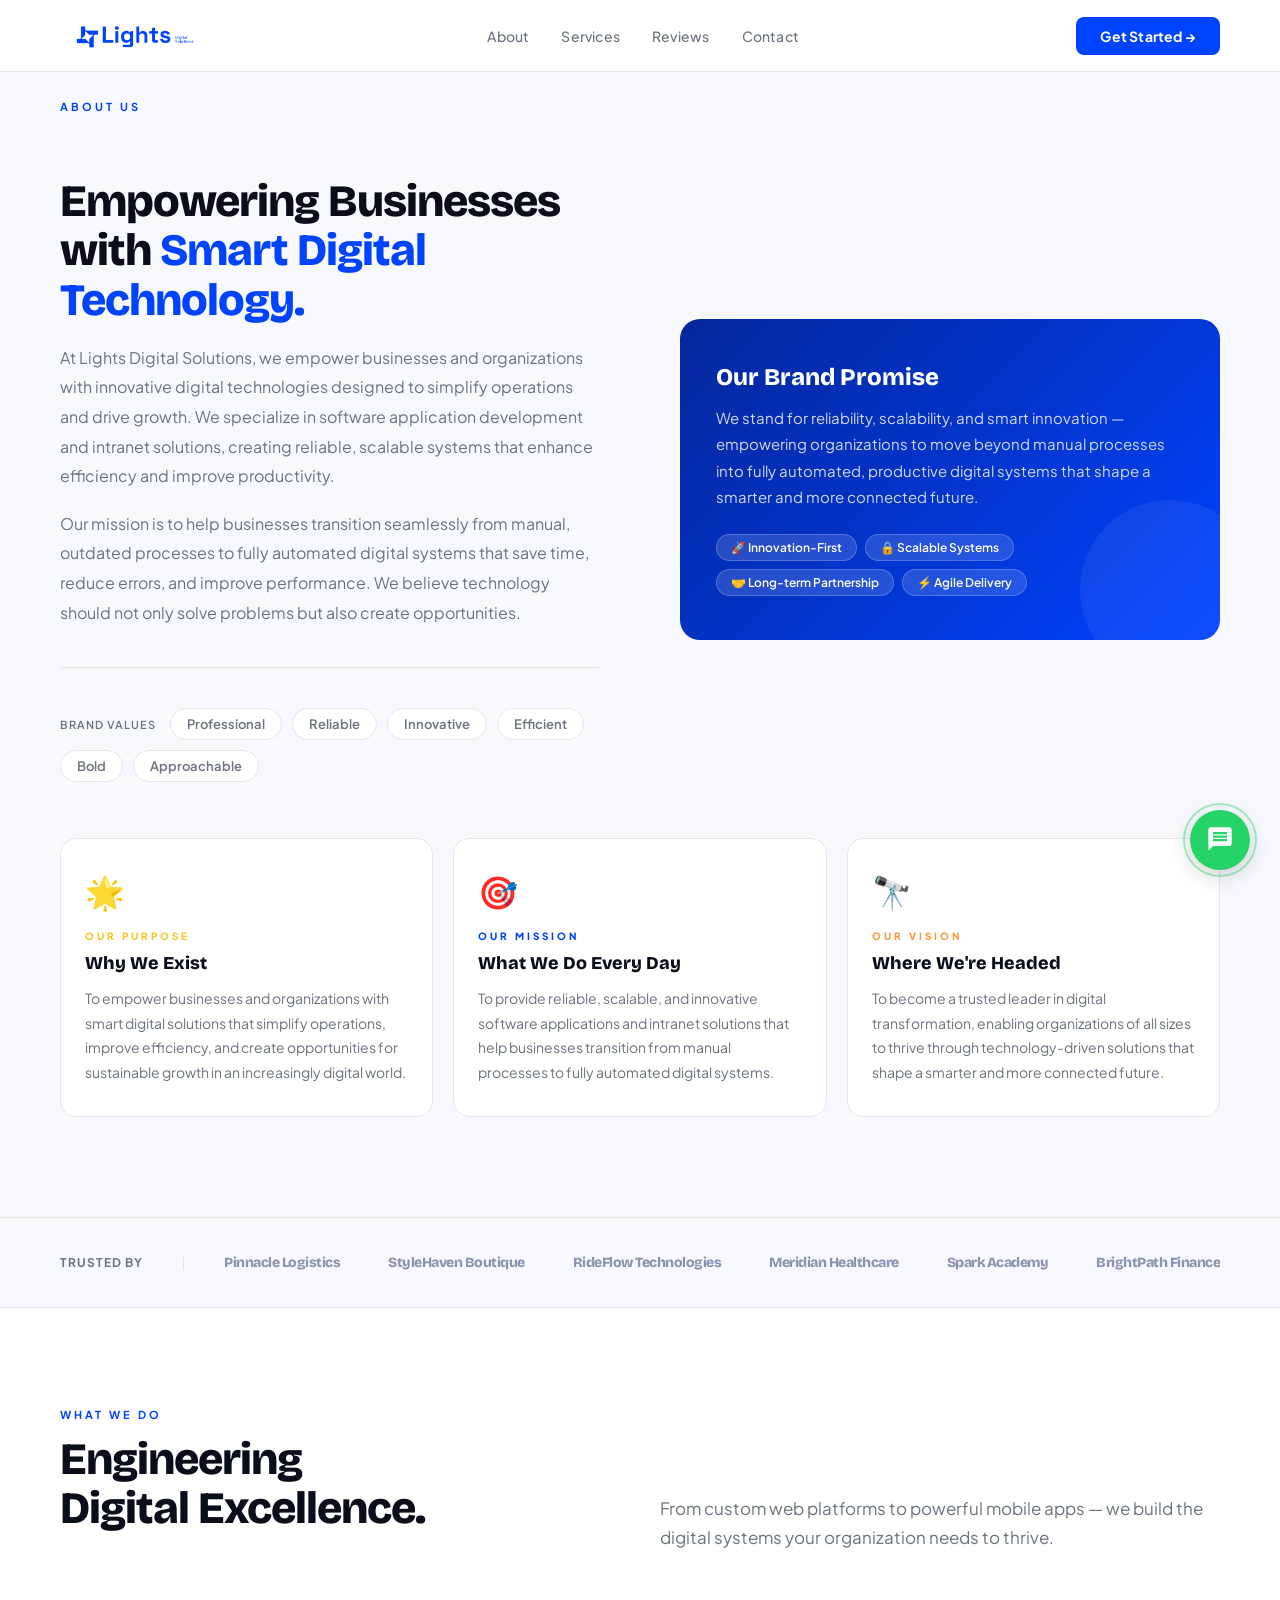
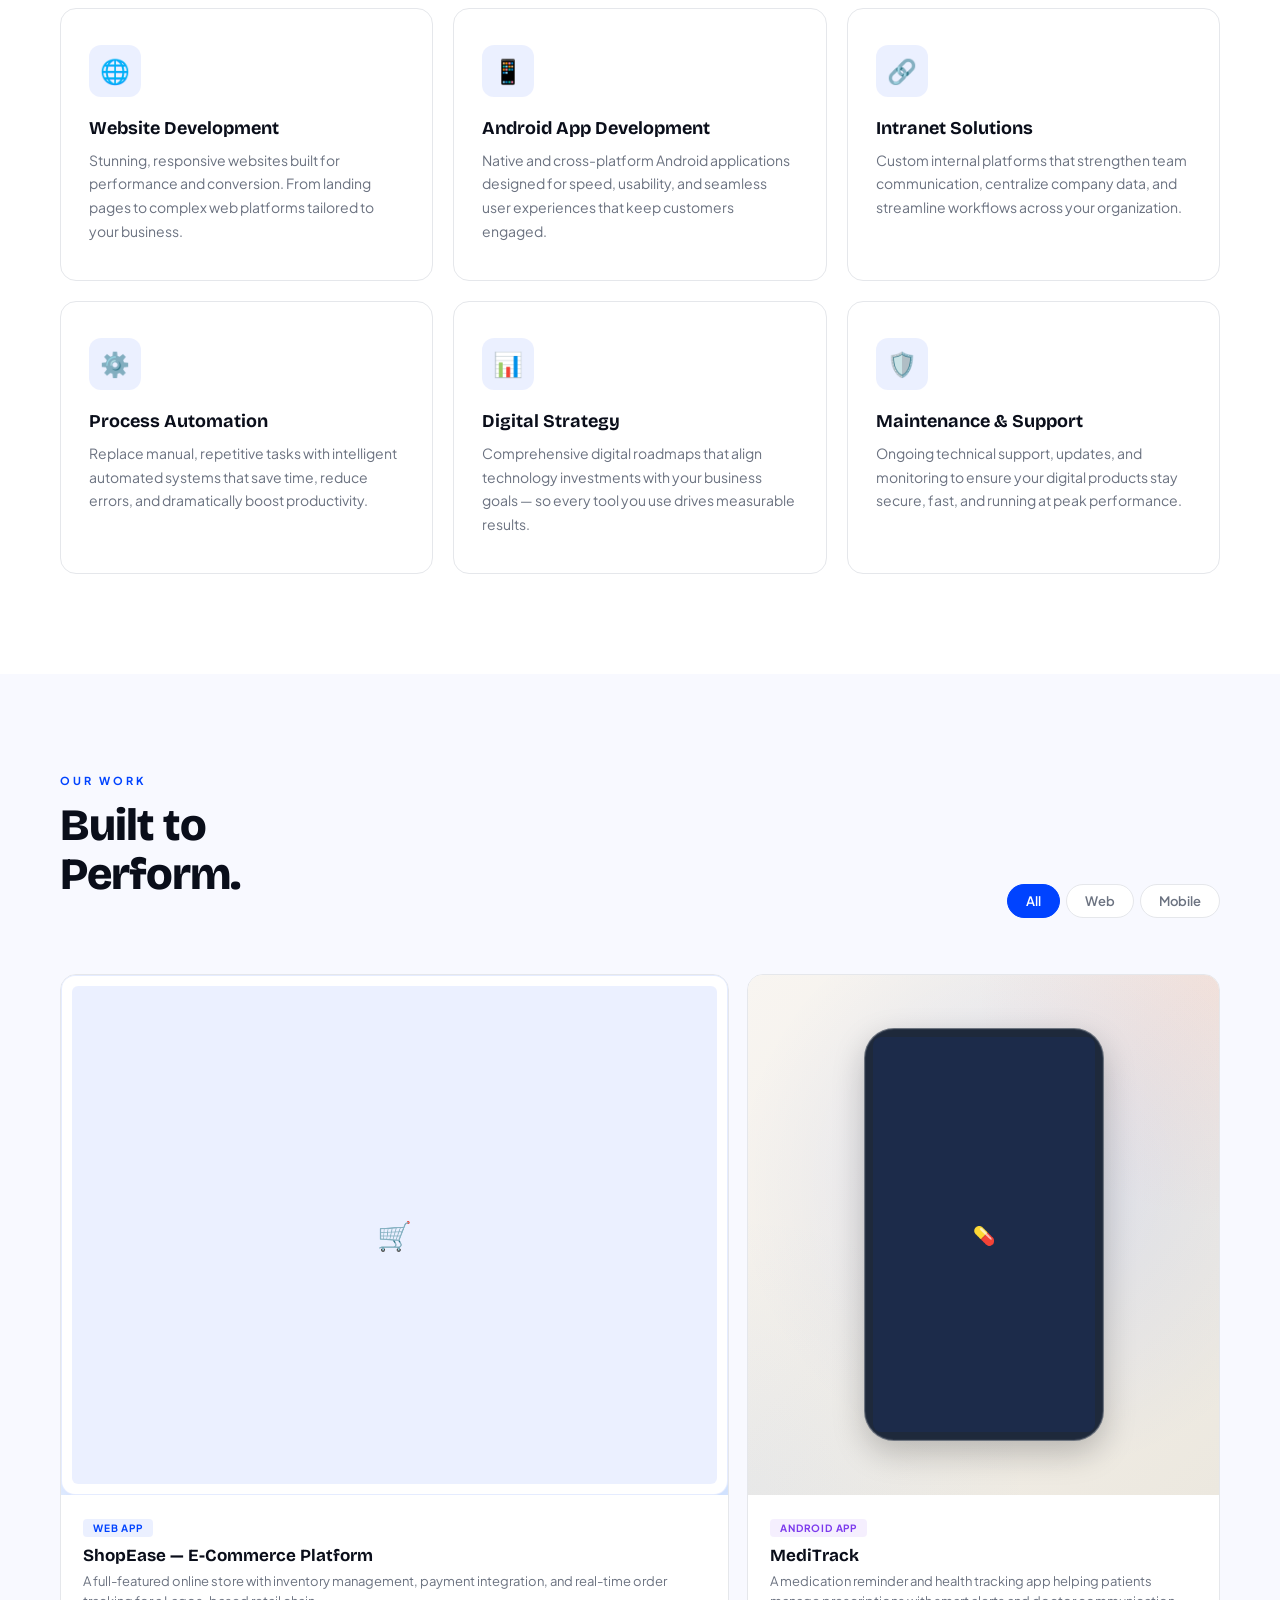
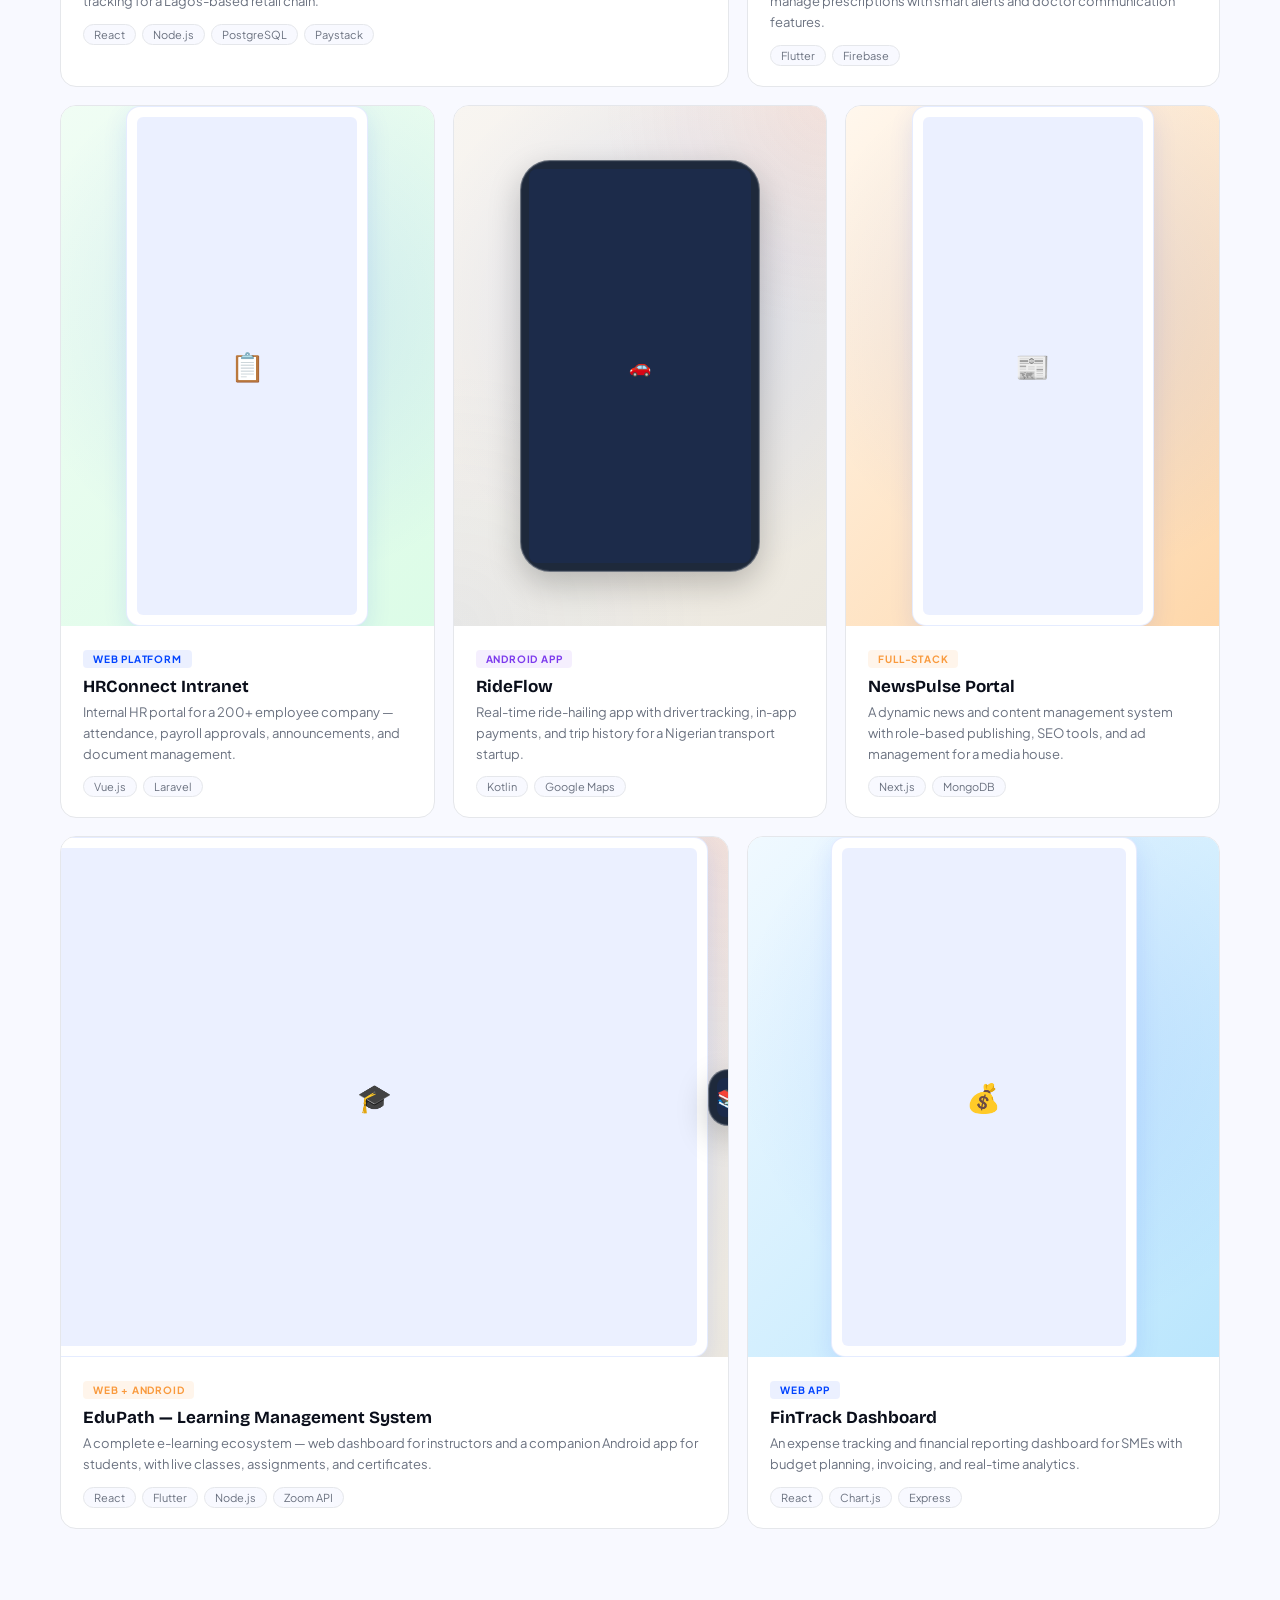
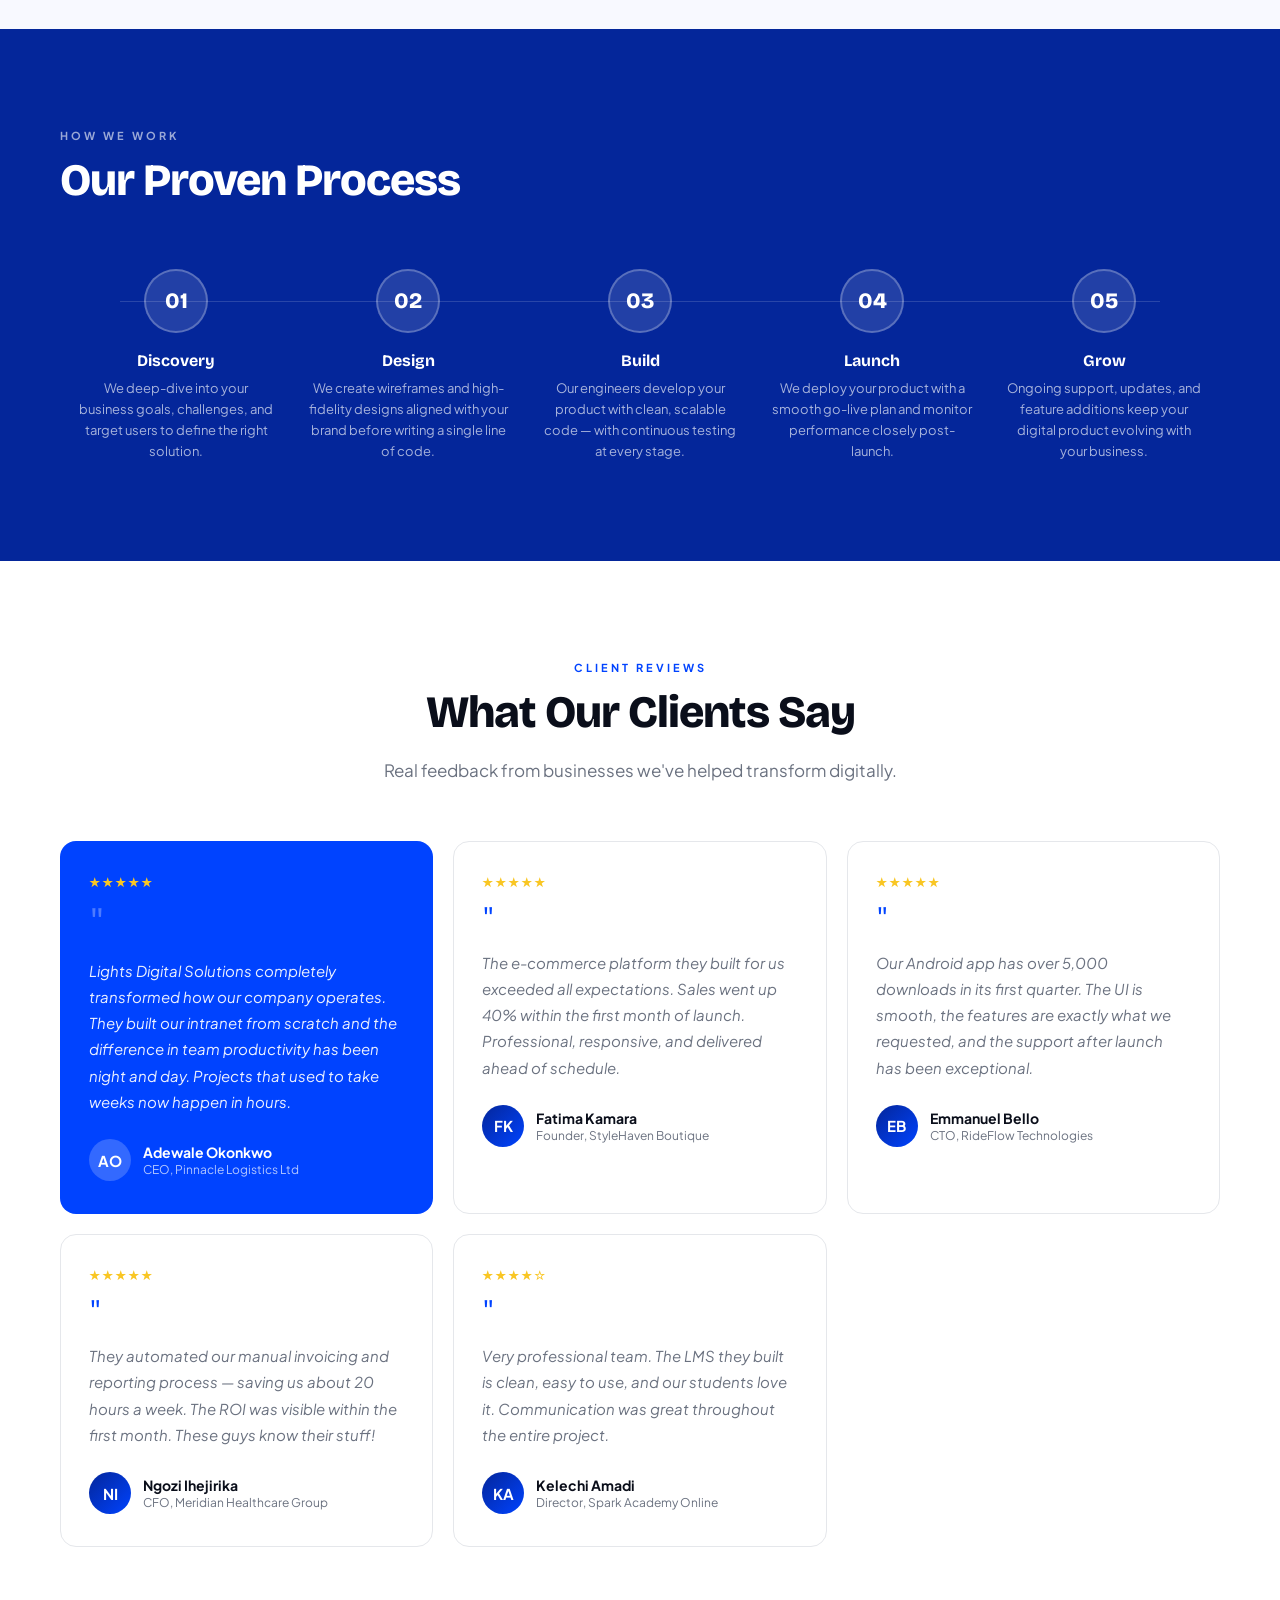
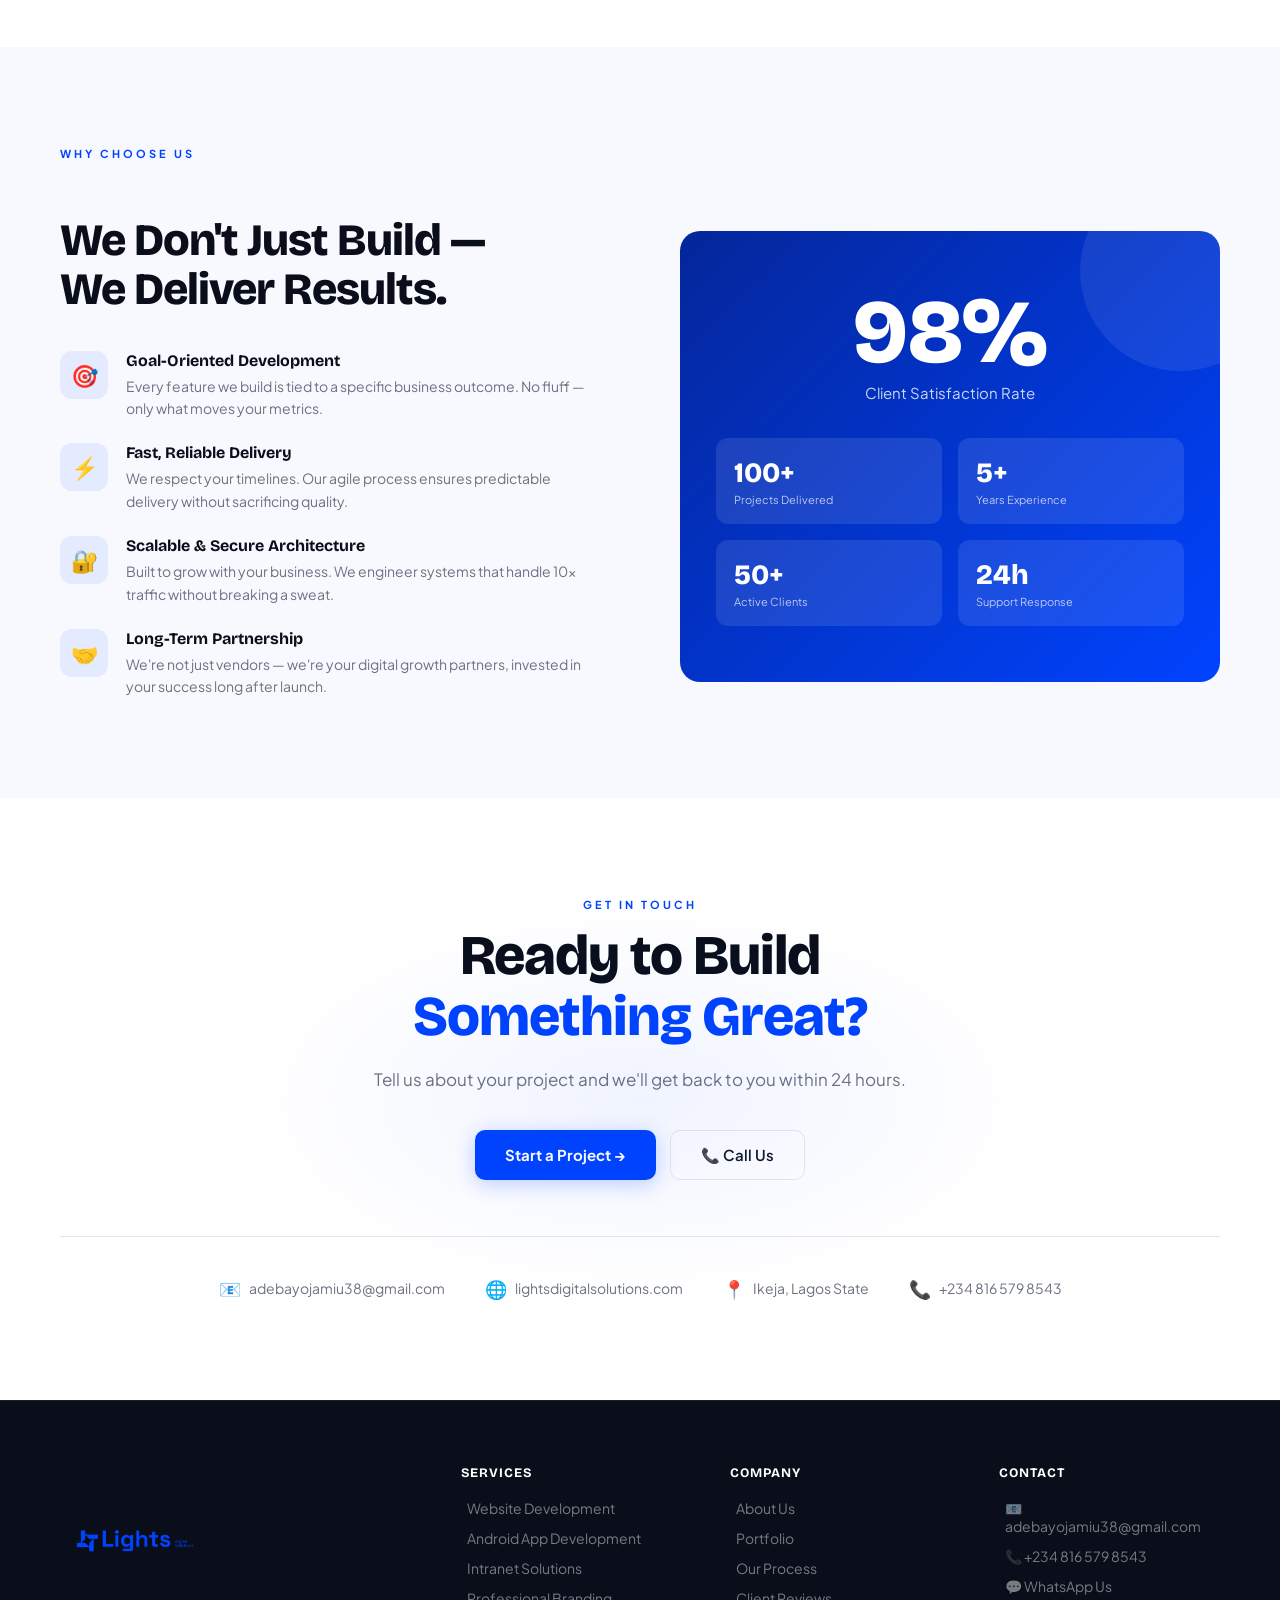
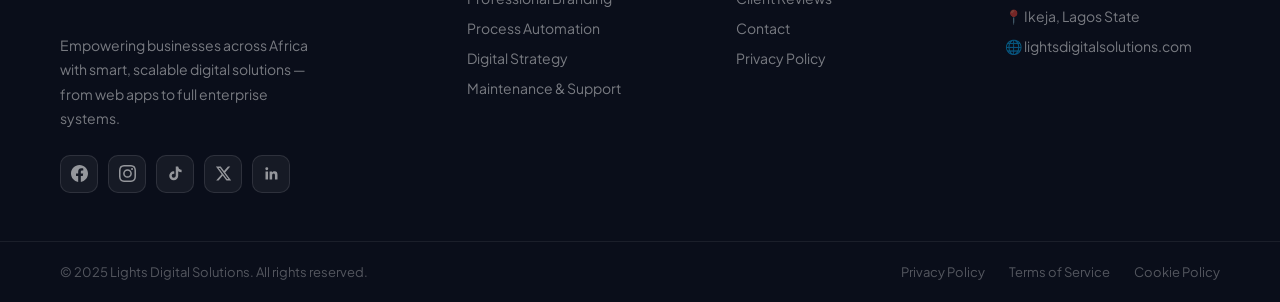
==== commit 73b349e7: "Update print statement from 'Hello' to 'Goodbye'" ====
--- a/about.html
+++ b/about.html
@@ -316,13 +316,13 @@
   <h2 class="section-title">Ready to Build<br><span style="color:var(--secondary);">Something Great?</span></h2>
   <p>Tell us about your project and we'll get back to you within 24 hours.</p>
   <div class="cta-btns">
-    <a href="mailto:info@lightdigital.com" class="btn-primary">Start a Project →</a>
+    <a href="mailto:adebayojamiu38@gmail.com" class="btn-primary">Start a Project →</a>
     <a href="tel:+2348165798543" class="btn-outline">📞 Call Us</a>
   </div>
   <div class="contact-strip">
-    <div class="contact-item"><span>📧</span><span>info@lightdigital.com</span></div>
-    <div class="contact-item"><span>🌐</span><span>lightdigital.com</span></div>
-    <div class="contact-item"><span>📍</span><span>Igando, Lagos State</span></div>
+    <div class="contact-item"><span>📧</span><span>adebayojamiu38@gmail.com</span></div>
+    <div class="contact-item"><span>🌐</span><span>lightsdigitalsolutions.com</span></div>
+    <div class="contact-item"><span>📍</span><span>Ikeja, Lagos State</span></div>
     <div class="contact-item"><span>📞</span><span>+234 816 579 8543</span></div>
   </div>
 </section>
@@ -403,8 +403,8 @@
         <a href="mailto:adebayojamiu38@gmail.com">📧 adebayojamiu38@gmail.com</a>
         <a href="tel:+2348165798543">📞 +234 816 579 8543</a>
         <a href="https://wa.me/2348165798543" target="_blank" rel="noopener">💬 WhatsApp Us</a>
-        <a href="#">📍 Igando, Lagos State</a>
-        <a href="#">🌐 lightdigital.com</a>
+        <a href="#">📍 Ikeja, Lagos State</a>
+        <a href="#">🌐 lightsdigitalsolutions.com</a>
       </div>
     </div>
 
--- a/styles.css
+++ b/styles.css
@@ -452,6 +452,22 @@
   display: block;
 }
 
+.phone-img {
+  width: 100%;
+  height: 100%;
+
+  object-fit: cover;
+  object-position: top;
+
+  display: block;
+
+  transition: transform 0.35s ease;
+}
+
+.proj-card:hover .phone-img {
+  transform: scale(1.03);
+}
+
 .screen a,
 .pscreen a {
   display: block;
@@ -548,15 +564,51 @@
 
 .proj-thumb {
   width: 100%;
-  height: 420px;
+  height: 520px;
   display: flex;
   align-items: center;
   justify-content: center;
   position: relative;
   overflow: hidden;
 }
+
+.fintrack-bg {
+  background: linear-gradient(135deg, #0f172a 0%, #111827 100%);
+}
+
+.fintrack-device {
+  width: 92%;
+  height: 88%;
+  padding: 12px;
+  background: #0b1220;
+  border: 1px solid rgba(255,255,255,0.06);
+  box-shadow:
+    0 10px 40px rgba(0,0,0,0.35),
+    0 0 0 1px rgba(255,255,255,0.03);
+}
+
+
+
+
+
 .proj-thumb.web { background: linear-gradient(135deg, #EFF6FF 0%, #DBEAFE 100%); }
-.proj-thumb.mobile { background: linear-gradient(135deg, #F5F3FF 0%, #EDE9FE 100%); }
+.proj-thumb.mobile {
+  background:
+    radial-gradient(circle at top right,
+    rgba(239,68,68,0.08),
+    transparent 35%),
+
+    radial-gradient(circle at bottom left,
+    rgba(59,130,246,0.06),
+    transparent 40%),
+
+    linear-gradient(
+      135deg,
+      #f8f5f1 0%,
+      #f3efe8 45%,
+      #ece8df 100%
+    );
+}
 .proj-thumb-inner { width: 100%; height: 100%; display: flex; align-items: center; justify-content: center; position: relative; }
 .proj-thumb-inner::before { content: ''; position: absolute; inset: 0; background: radial-gradient(circle at 60% 40%, rgba(0,67,255,0.1), transparent 70%); }
 .thumb-device { 
@@ -572,7 +624,20 @@
   box-shadow: 0 8px 24px rgba(0,67,255,0.1); 
 }
 .thumb-device .screen { width: 100%; aspect-ratio: 16/9; background: rgba(0,67,255,0.08); border-radius: 6px; display: flex; align-items: center; justify-content: center; font-size: 28px; }
-.thumb-phone { width: 26%; max-width: 100px; background: white; border: 1px solid rgba(0,67,255,0.1); border-radius: 16px; padding: 8px; position: relative; z-index: 1; margin-left: -20px; box-shadow: 0 8px 24px rgba(0,67,255,0.1); }
+.thumb-phone {
+  width: 72%;
+  max-width: 240px;
+  background: #1e293b;
+  border-radius: 30px;
+  border: 1px solid rgba(255,255,255,0.35);
+  backdrop-filter: blur(10px);
+  padding: 8px;
+  position: relative;
+  z-index: 1;
+  box-shadow:
+    0 12px 32px rgba(0,0,0,0.22),
+    inset 0 0 0 1px rgba(255,255,255,0.05);
+}
 .thumb-phone .pscreen { width: 100%; aspect-ratio: 9/16; background: rgba(0,67,255,0.08); border-radius: 8px; display: flex; align-items: center; justify-content: center; font-size: 18px; }
 .proj-info { padding: 20px 22px; }
 .proj-tag { display: inline-block; padding: 3px 10px; border-radius: 4px; font-size: 10px; font-weight: 700; letter-spacing: 0.8px; text-transform: uppercase; margin-bottom: 8px; }
@@ -749,102 +814,307 @@
   .cta-section { padding: 72px 24px; }
 }
 
+/* ───────────────── MOBILE RESPONSIVE FIXES ───────────────── */
+
 @media (max-width: 768px) {
+
+  /* NAVBAR */
+  nav {
+    padding: 0 20px;
+  }
+
+  .brand-icon {
+    width: 110px;
+    height: auto;
+  }
+
+  .nav-cta {
+    display: none;
+  }
 
   .menu-toggle {
     display: block;
     margin-left: auto;
+    z-index: 1001;
   }
 
   .nav-links {
     position: absolute;
-    top: 72px;
+    top: 70px;
     left: 0;
     right: 0;
+
     background: white;
+
     flex-direction: column;
+    gap: 20px;
+
     padding: 24px;
+
     display: none;
+
     border-bottom: 1px solid var(--border);
-    box-shadow: 0 10px 30px rgba(0,0,0,0.08);
+    box-shadow: 0 12px 30px rgba(0,0,0,0.08);
   }
 
   .nav-links.active {
     display: flex;
   }
 
-  .nav-cta {
-    display: none;
-  }
-
-  nav {
-    padding: 0 20px;
-  }
-
-  .brand-icon {
-    width: 100px;
-    height: auto;
-  }
-
+
+  /* HERO */
   .hero {
-    grid-template-columns: 1fr;
-    padding: 110px 20px 40px;
-    gap: 30px;
+    display: flex;
+    flex-direction: column;
+
+    padding: 110px 20px 50px;
+    gap: 36px;
+
     min-height: auto;
+    overflow: hidden;
+  }
+
+
+  .hero-left,
+  .hero-right {
+    width: 100%;
+    min-width: 0;
+  }
+
+  .hero-badge {
+    font-size: 11px;
+    padding: 6px 14px;
+    margin-bottom: 22px;
   }
 
   .hero h1 {
-    font-size: 21px;
-    line-height: 1.05;
-    letter-spacing: -1px;
-    margin-bottom: 16px;
-  }
-
-  .hero p {
-  font-size: 15px;
-  line-height: 1.7;
-  max-width: 100%;
-  margin-bottom: 24px;
-}
+    font-size: clamp(42px, 11vw, 58px);
+
+    line-height: 0.95;
+    letter-spacing: -2px;
+
+    margin-bottom: 18px;
+
+    word-break: break-word;
+    overflow-wrap: break-word;
+  }
+
+   .hero p {
+    font-size: 16px;
+    line-height: 1.7;
+
+    width: 100%;
+    max-width: 100%;
+
+    margin-bottom: 26px;
+  }
 
   .hero-btns {
-    gap: 10px;
-    margin-bottom: 32px;
-  }
-
-  .hero-left,
-.hero-right {
-  overflow: hidden;
-}
+    display: flex;
+    flex-direction: column;
+
+    width: 100%;
+
+    gap: 14px;
+
+    margin-bottom: 34px;
+  }
+
+   .hero-btns a {
+    width: 100%;
+    justify-content: center;
+    text-align: center;
+  }
 
   .btn-primary,
   .btn-outline {
-    padding: 12px 20px;
-    font-size: 14px;
-  }
-
-  .hero-right {
     width: 100%;
+    justify-content: center;
+    text-align: center;
+  }
+
+  .hero-stats {
+    width: 100%;
+
+    display: grid;
+    grid-template-columns: repeat(3, 1fr);
+
+    gap: 14px;
+  }
+
+   .stat-divider {
+    display: none;
+  }
+
+  .stat-num {
+    font-size: 24px;
+  }
+
+  .stat-label {
+    font-size: 11px;
+    line-height: 1.4;
   }
 
   .carousel-wrapper {
+    width: 100%;
     max-width: 100%;
   }
 
+  .carousel-main {
+    width: 100%;
+  }
+
   .carousel-viewport {
+    height: auto;
+    min-height: 240px;
+  }
+
+  .hero-float-1,
+  .hero-float-2 {
+    display: none;
+  }
+
+
+  /* SECTIONS */
+  section {
+    padding: 80px 20px;
+  }
+
+  .section-title {
+    font-size: 34px;
+  }
+
+
+  /* PROJECT GRID */
+  .projects-grid {
+    grid-template-columns: 1fr;
+  }
+
+  .proj-card.wide,
+  .proj-card.narrow,
+  .proj-card.third,
+  .proj-card.full {
+    grid-column: span 1;
+  }
+
+  /* TEXT AREA */
+  .proj-info {
+    padding: 22px 18px;
+  }
+
+  .proj-info h3 {
+    font-size: 26px;
+  }
+
+  .proj-info p {
+    font-size: 15px;
+    line-height: 1.7;
+  }
+
+   /* WEB PROJECTS */
+  .proj-thumb.web {
     height: 260px;
-  }
-
-  .hero-stats {
-    gap: 20px;
-  }
-
-  .stat-num {
-    font-size: 28px;
-  }
-
-}
-
+    padding: 14px;
+  }
+
+  /* WEB MOCKUP */
+  .thumb-device {
+    width: 100%;
+    height: 100%;
+    padding: 8px;
+    border-radius: 12px;
+  }
+
+  .thumb-device .screen {
+    width: 100%;
+    height: 100%;
+    min-height: unset;
+    border-radius: 8px;
+    overflow: hidden;
+  }
+
+
+  /* MOBILE MOCKUP */
+  .thumb-phone {
+  width: 58%;
+  max-width: 190px;
+  height: auto;
+  border-radius: 28px;
+  overflow: hidden;
+}
+
+.thumb-phone .pscreen {
+  width: 100%;
+
+  aspect-ratio: 9 / 16;
+  height: auto;
+}
+
+.proj-thumb.mobile {
+  height: 340px;
+  padding: 20px 0;
+}
+
+.screen-img {
+    width: 100%;
+    height: 100%;
+    object-fit: cover;
+    object-position: top;
+  }
+
+
+  /* IMAGES */
+  .screen-img,
+  .phone-img {
+    width: 100%;
+    height: 100%;
+    object-fit: cover;
+    object-position: top center;
+  }
+
+
+  /* ABOUT */
+  .about-layout {
+    grid-template-columns: 1fr;
+    gap: 40px;
+  }
+
+  .mvp-grid {
+    grid-template-columns: 1fr;
+  }
+
+
+  /* SERVICES */
+  .services-grid {
+    grid-template-columns: 1fr;
+  }
+
+
+  /* TESTIMONIALS */
+  .testimonials-grid {
+    grid-template-columns: 1fr;
+  }
+
+
+  /* WHY SECTION */
+  .why-grid {
+    grid-template-columns: 1fr;
+  }
+
+
+  /* FOOTER */
+  .footer-top {
+    grid-template-columns: 1fr;
+    gap: 40px;
+  }
+
+  .footer-bottom {
+    flex-direction: column;
+    gap: 16px;
+    text-align: center;
+  }
+
+}
 
 
 /* FCW */
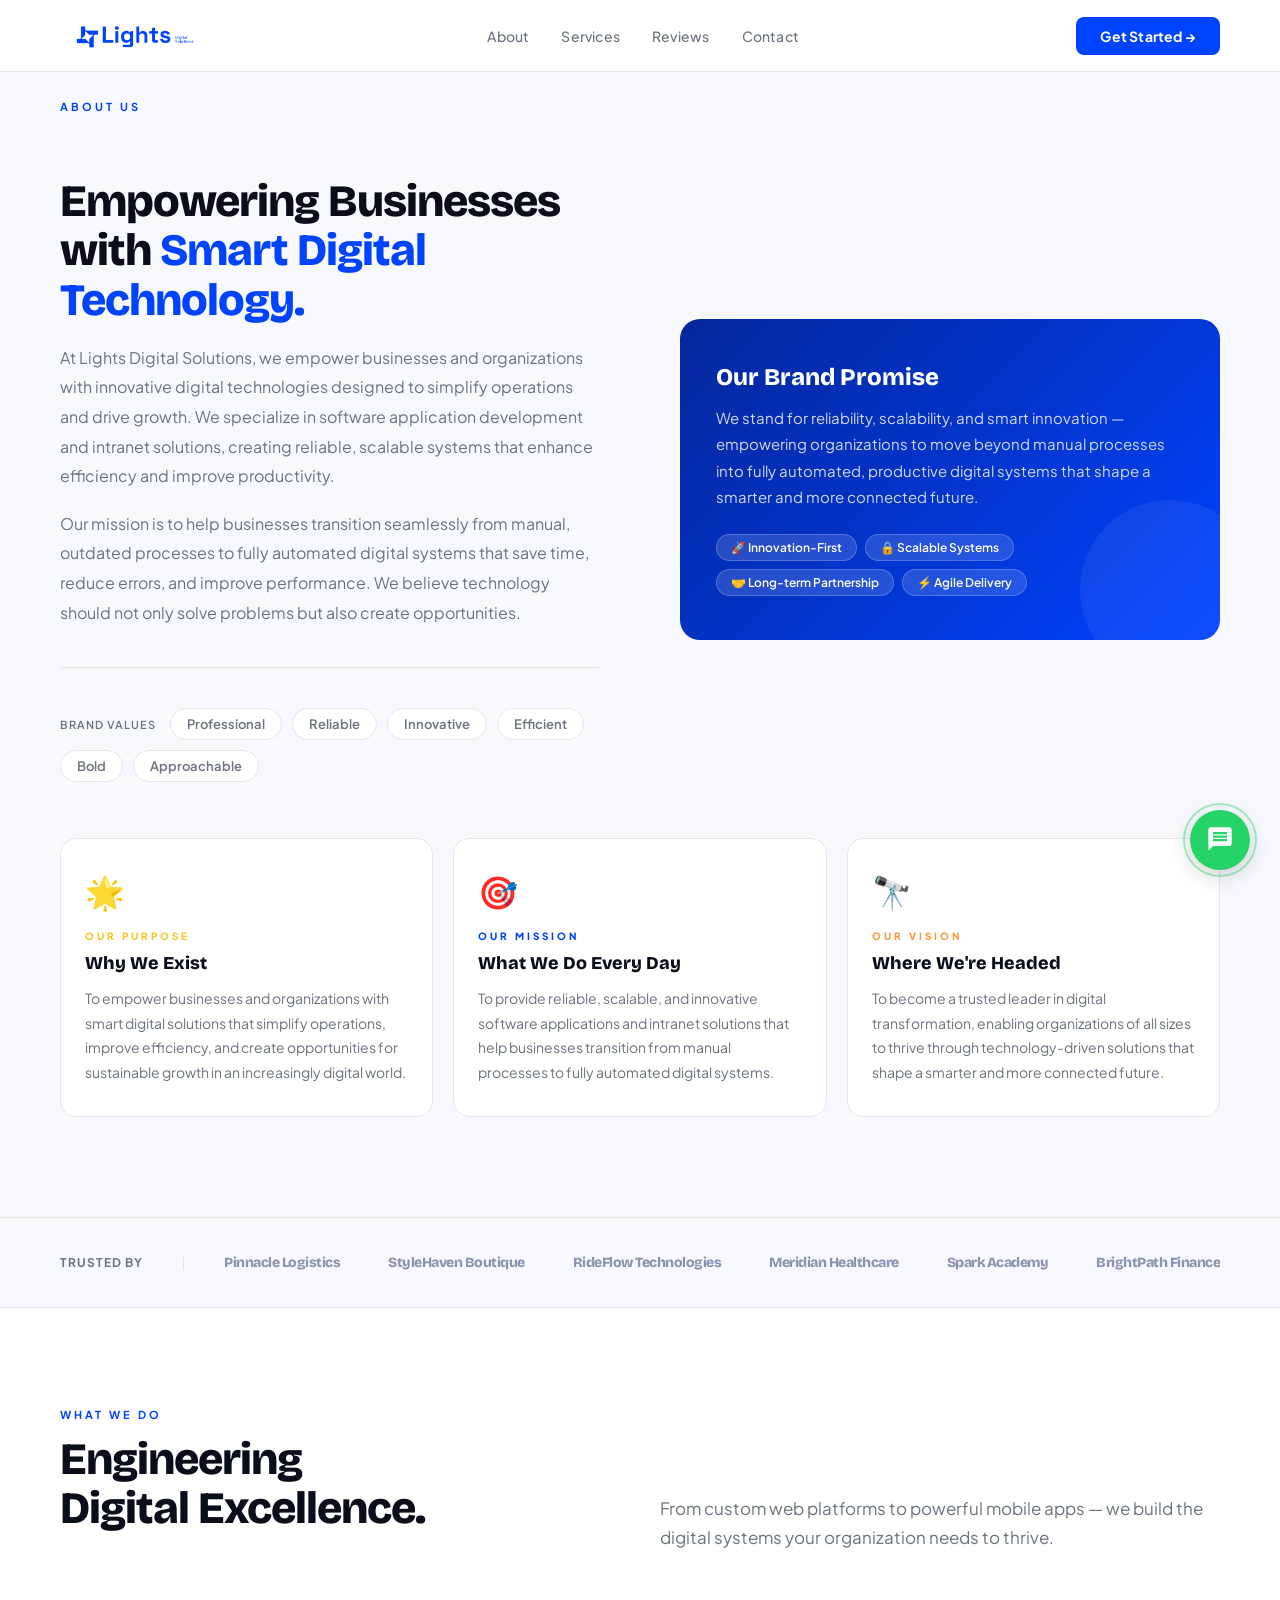
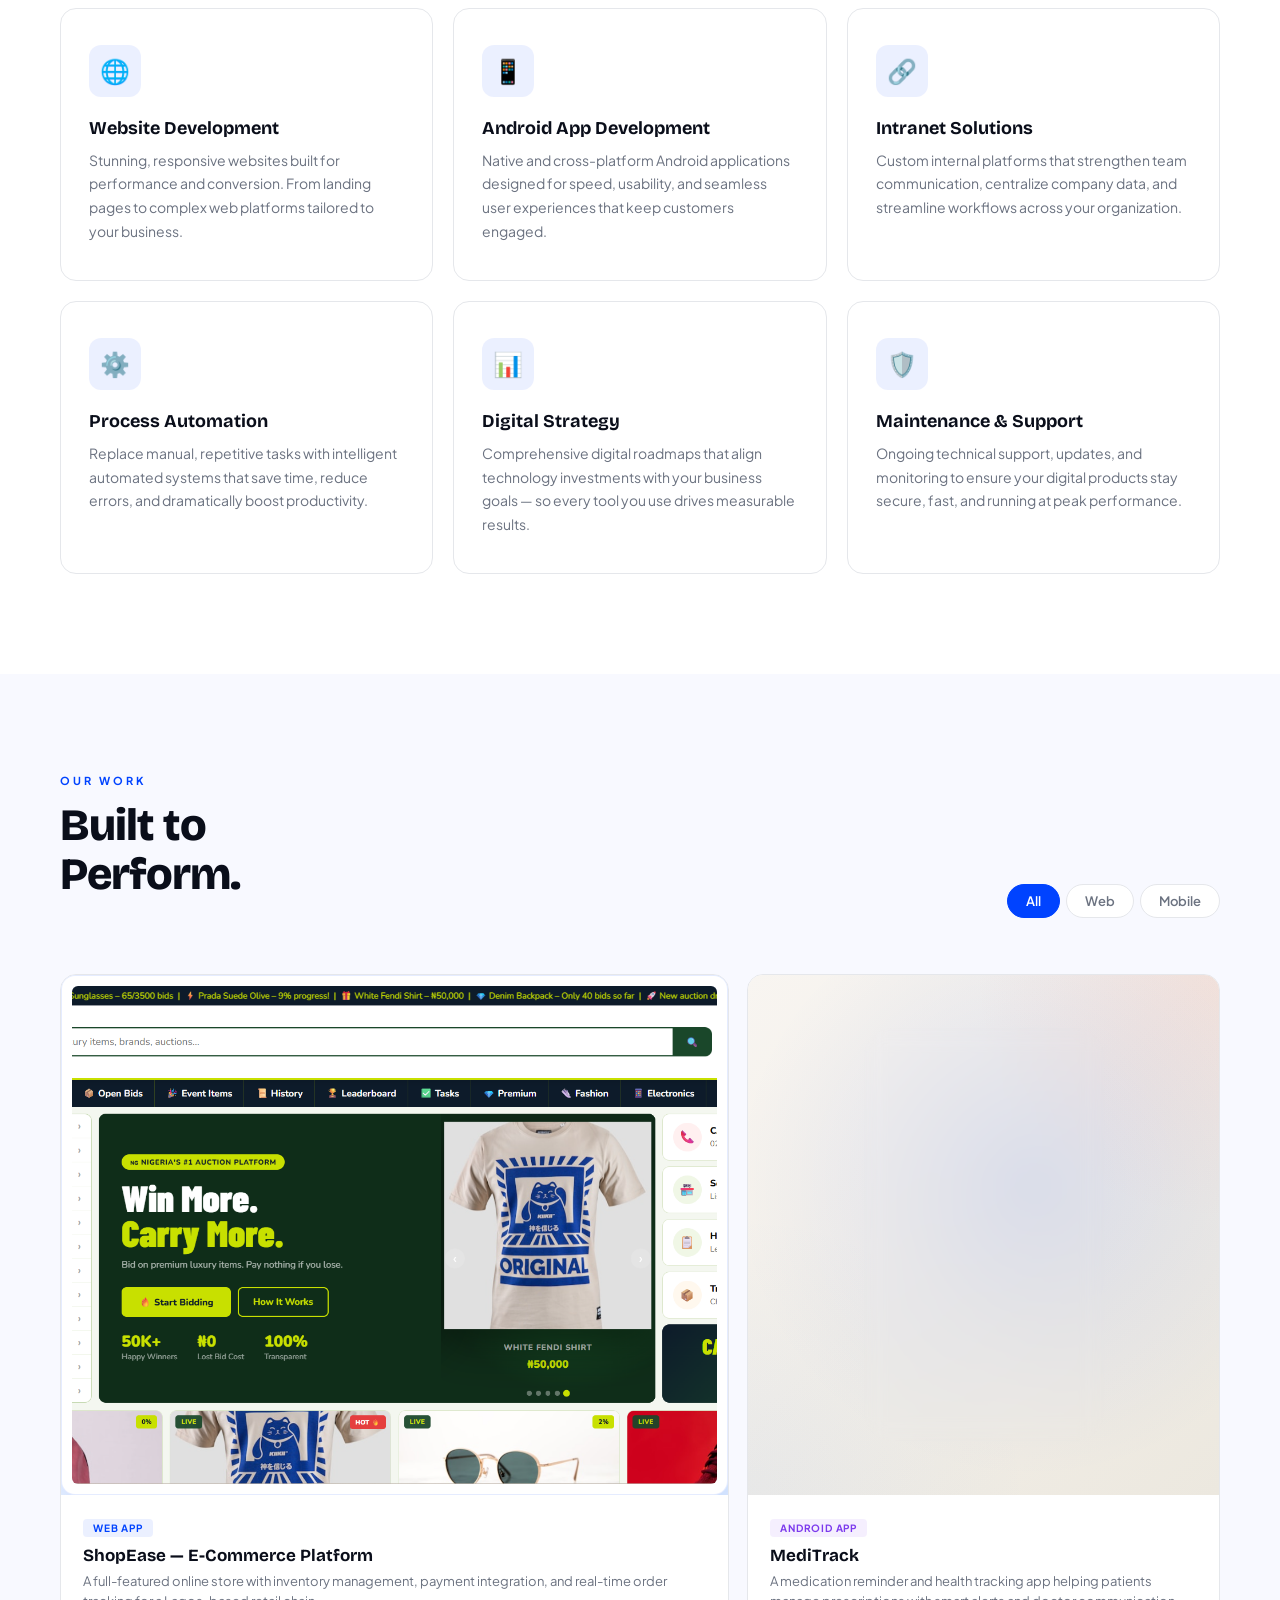
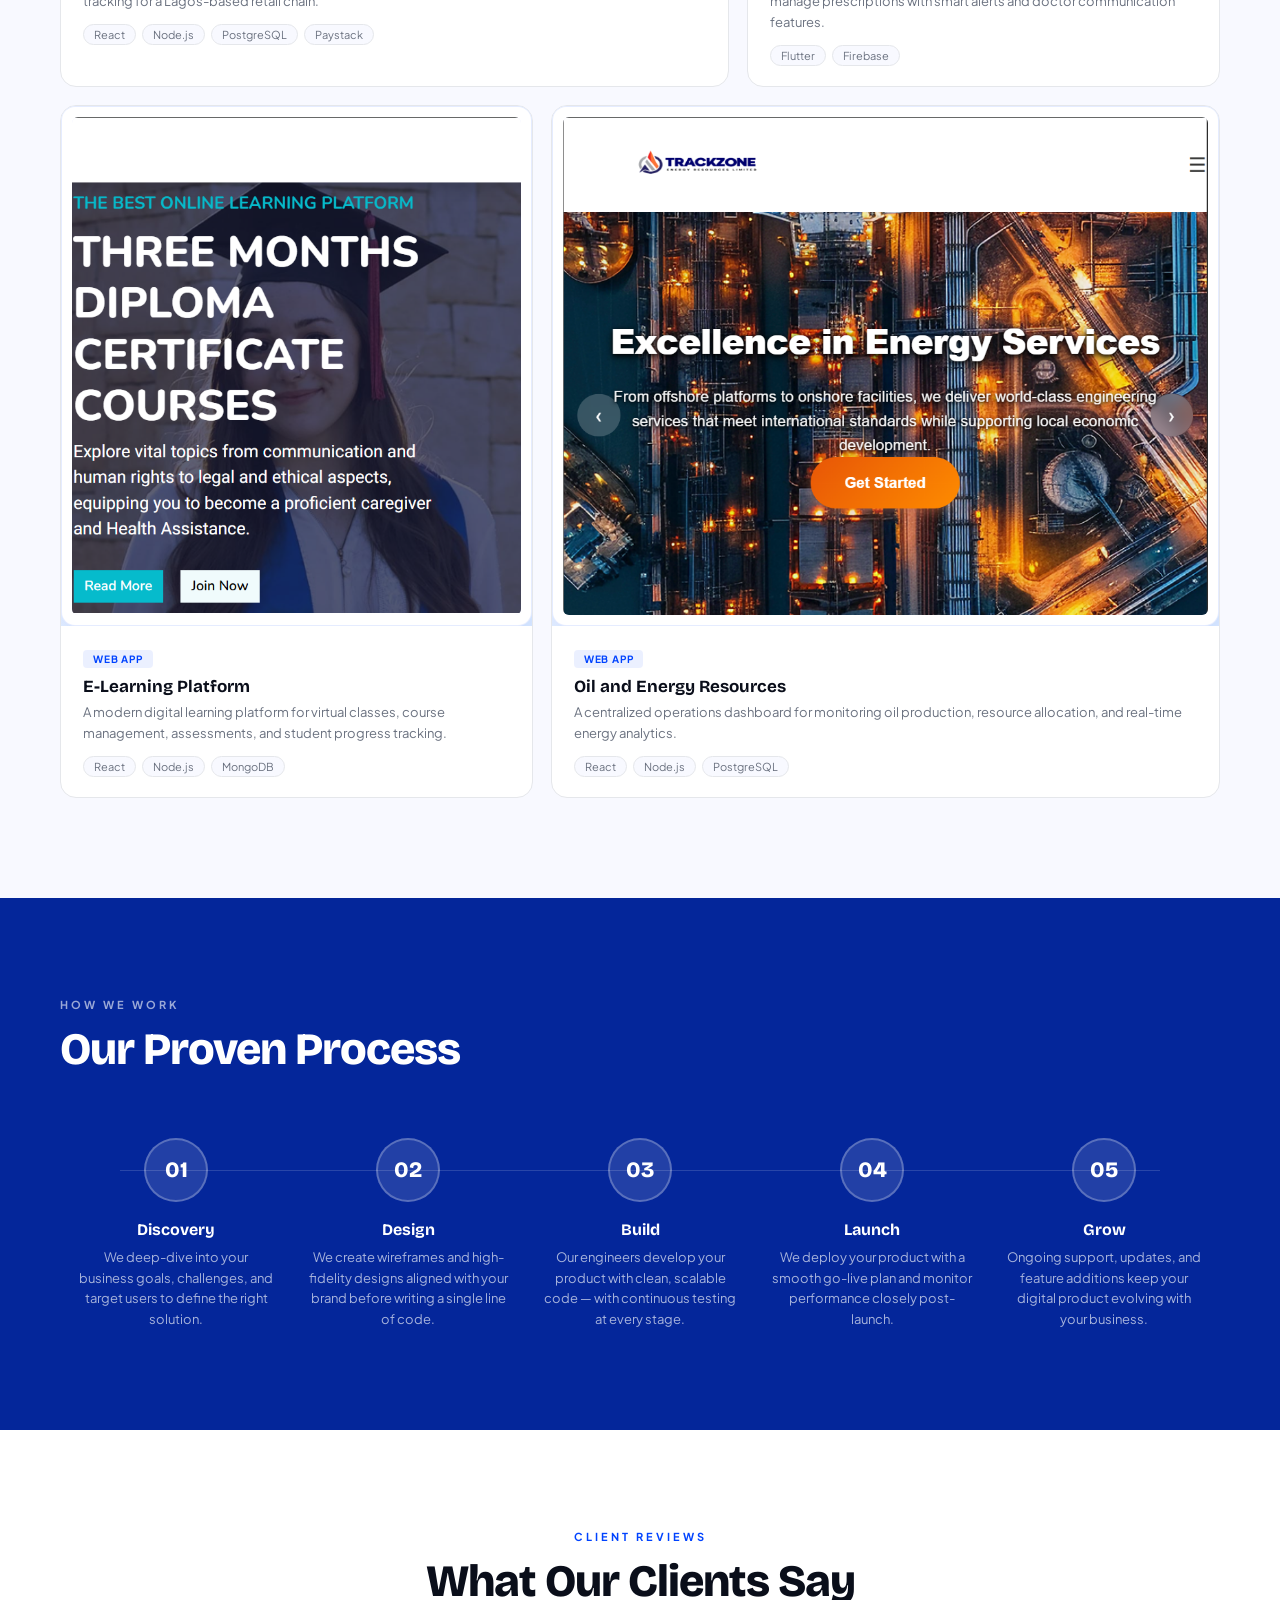
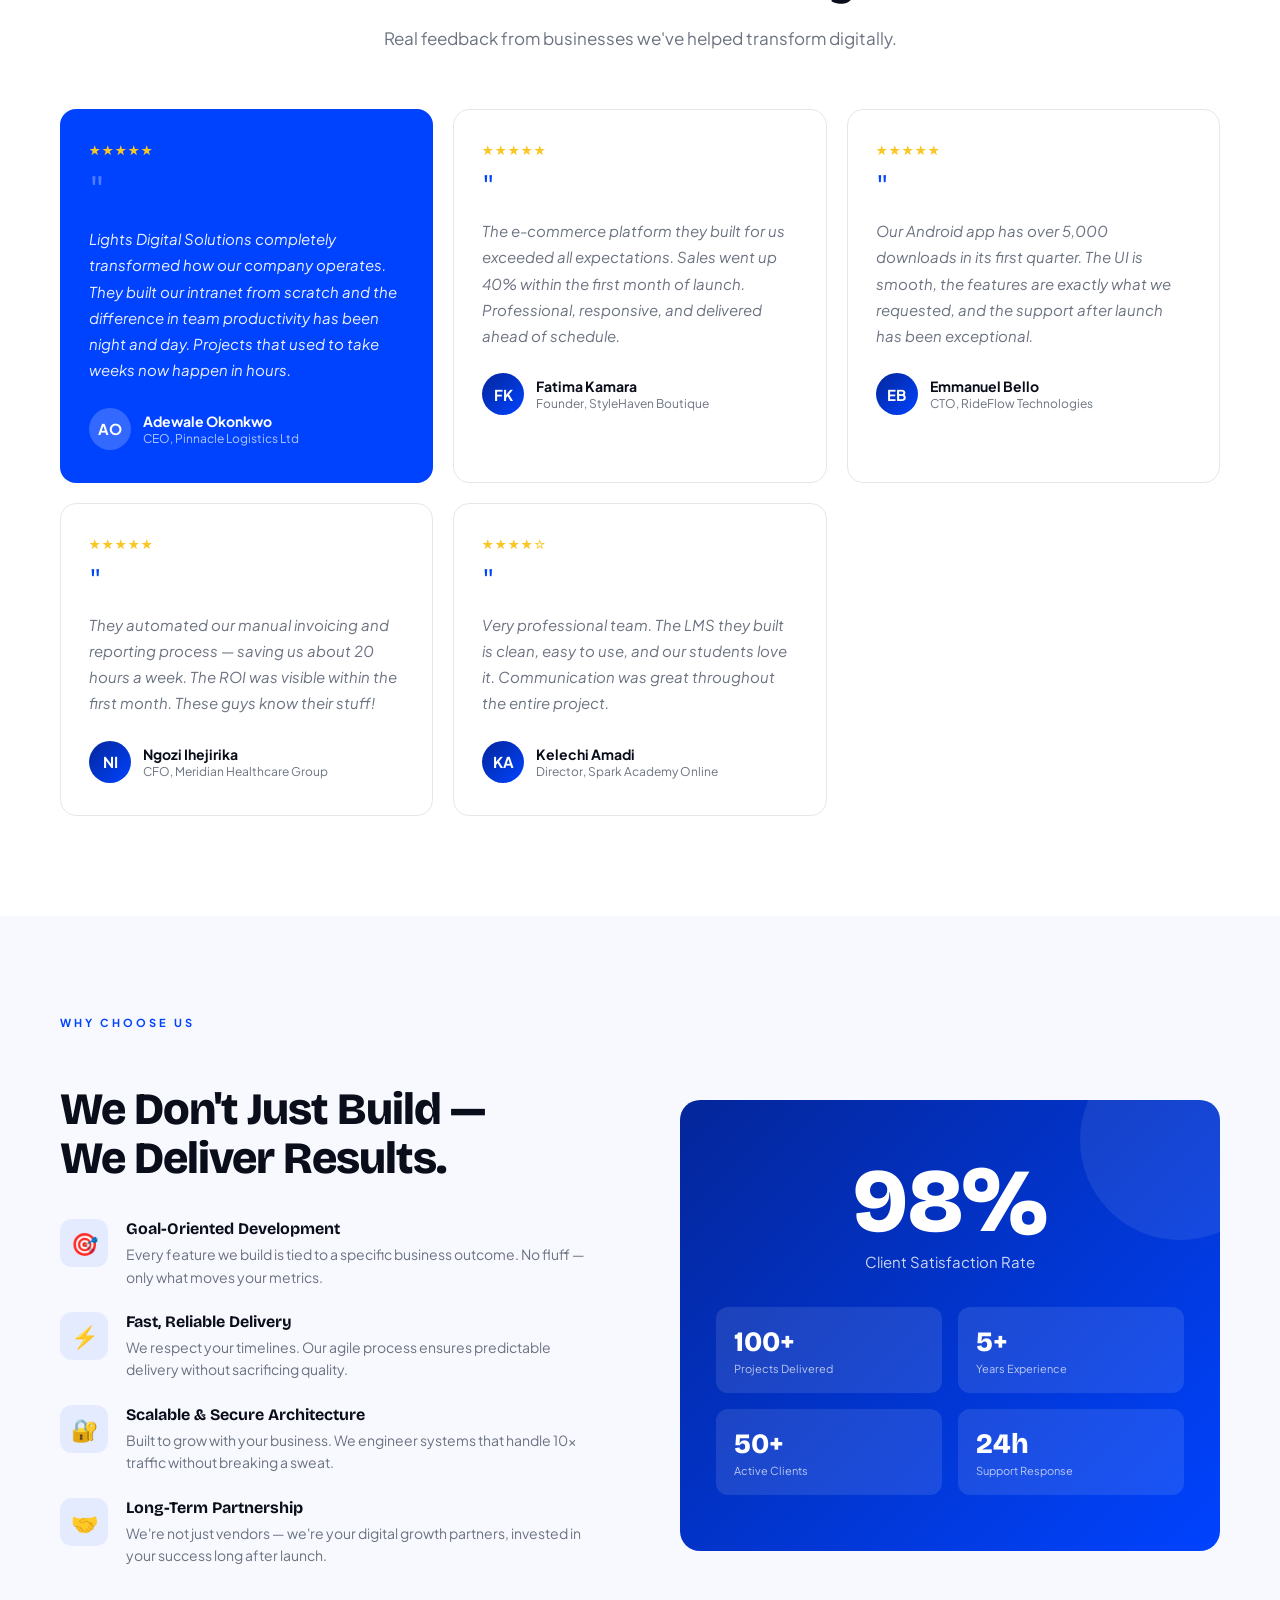
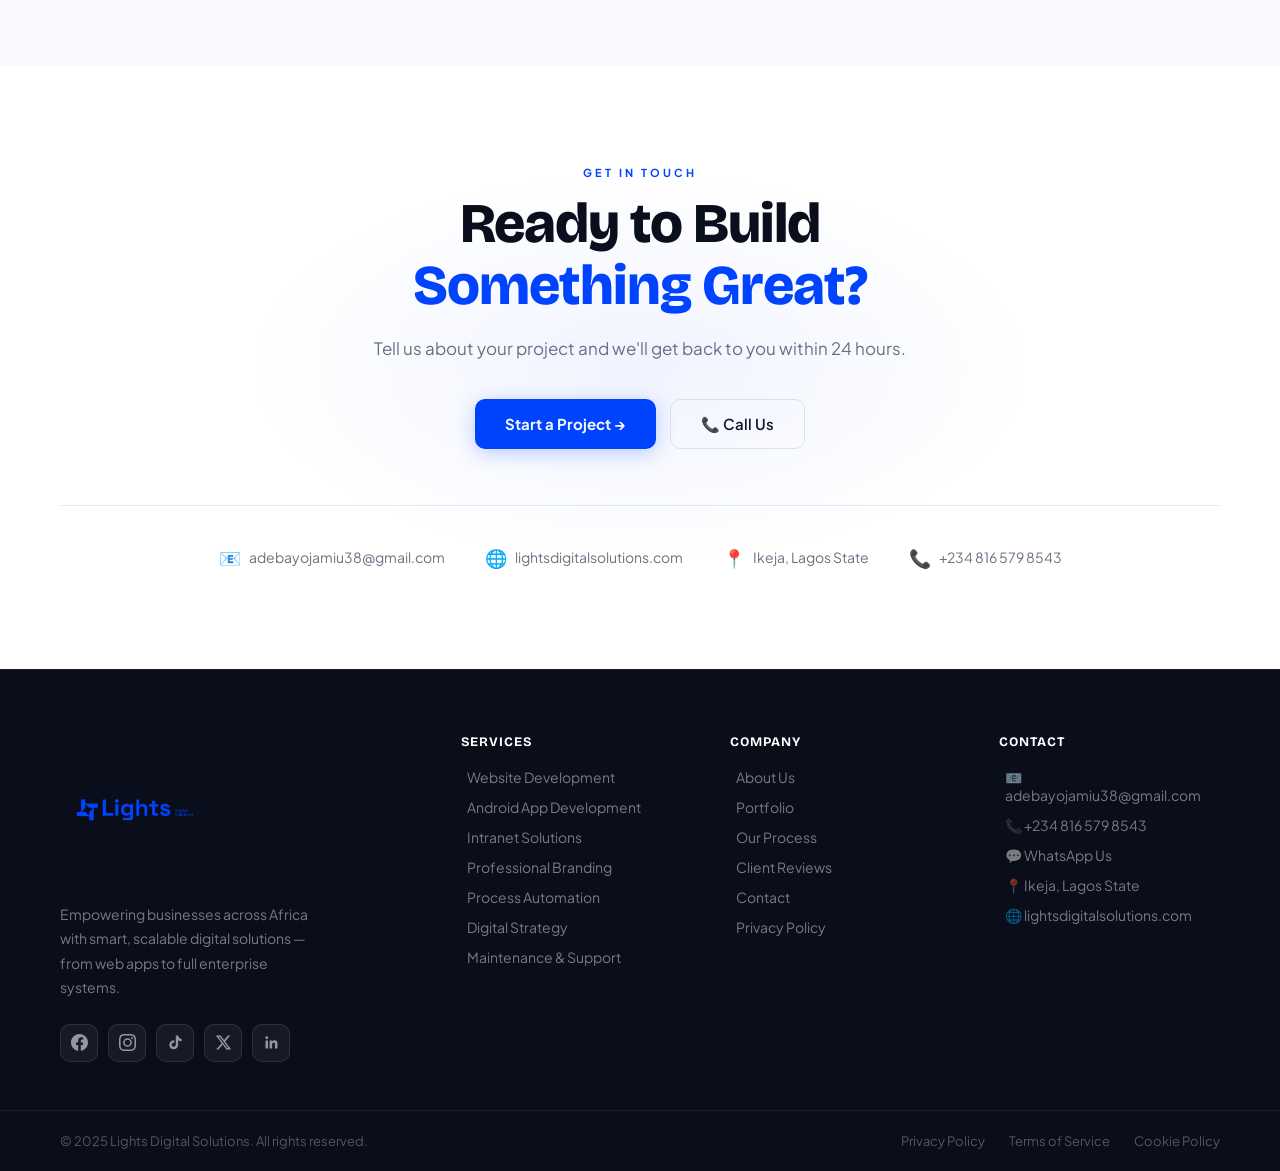
==== commit a75e7201: "Update about.html" ====
--- a/about.html
+++ b/about.html
@@ -165,7 +165,13 @@
   </div>
   <div class="projects-grid" id="projects-grid">
     <div class="proj-card wide" data-type="web">
-      <div class="proj-thumb web"><div class="proj-thumb-inner"><div class="thumb-device"><div class="screen">🛒</div></div></div></div>
+      <div class="proj-thumb web"><div class="proj-thumb-inner"><div class="thumb-device">
+        <div class="screen">
+          <a href="https://adebayo-babs.github.io/ecommerce_ui/" target="_blank">
+          <img src="images/ecommerce.png" alt="ShopEase" class="screen-img">
+          </a>
+        </div>
+      </div></div></div>
       <div class="proj-info">
         <span class="proj-tag tag-web">Web App</span>
         <h3>ShopEase — E-Commerce Platform</h3>
@@ -174,61 +180,118 @@
       </div>
     </div>
     <div class="proj-card narrow" data-type="mobile">
-      <div class="proj-thumb mobile"><div class="proj-thumb-inner"><div class="thumb-phone"><div class="pscreen">💊</div></div></div></div>
-      <div class="proj-info">
-        <span class="proj-tag tag-mobile">Android App</span>
-        <h3>MediTrack</h3>
-        <p>A medication reminder and health tracking app helping patients manage prescriptions with smart alerts and doctor communication features.</p>
-        <div class="proj-tech"><span class="tech-pill">Flutter</span><span class="tech-pill">Firebase</span></div>
-      </div>
-    </div>
-    <div class="proj-card third" data-type="web">
-      <div class="proj-thumb web" style="background:linear-gradient(135deg,#f0fdf4,#dcfce7)"><div class="proj-thumb-inner"><div class="thumb-device" style="width:65%"><div class="screen">📋</div></div></div></div>
-      <div class="proj-info">
-        <span class="proj-tag tag-web">Web Platform</span>
-        <h3>HRConnect Intranet</h3>
-        <p>Internal HR portal for a 200+ employee company — attendance, payroll approvals, announcements, and document management.</p>
-        <div class="proj-tech"><span class="tech-pill">Vue.js</span><span class="tech-pill">Laravel</span></div>
-      </div>
-    </div>
-    <div class="proj-card third" data-type="mobile">
-      <div class="proj-thumb mobile"><div class="proj-thumb-inner"><div class="thumb-phone"><div class="pscreen">🚗</div></div></div></div>
-      <div class="proj-info">
-        <span class="proj-tag tag-mobile">Android App</span>
-        <h3>RideFlow</h3>
-        <p>Real-time ride-hailing app with driver tracking, in-app payments, and trip history for a Nigerian transport startup.</p>
-        <div class="proj-tech"><span class="tech-pill">Kotlin</span><span class="tech-pill">Google Maps</span></div>
-      </div>
-    </div>
-    <div class="proj-card third" data-type="web">
-      <div class="proj-thumb web" style="background:linear-gradient(135deg,#fff7ed,#fed7aa)"><div class="proj-thumb-inner"><div class="thumb-device" style="width:65%"><div class="screen">📰</div></div></div></div>
-      <div class="proj-info">
-        <span class="proj-tag tag-fullstack">Full-Stack</span>
-        <h3>NewsPulse Portal</h3>
-        <p>A dynamic news and content management system with role-based publishing, SEO tools, and ad management for a media house.</p>
-        <div class="proj-tech"><span class="tech-pill">Next.js</span><span class="tech-pill">MongoDB</span></div>
-      </div>
-    </div>
-    <div class="proj-card wide" data-type="mobile">
-      <div class="proj-thumb mobile"><div class="proj-thumb-inner"><div class="thumb-device"><div class="screen">🎓</div></div><div class="thumb-phone"><div class="pscreen">📚</div></div></div></div>
-      <div class="proj-info">
-        <span class="proj-tag tag-fullstack">Web + Android</span>
-        <h3>EduPath — Learning Management System</h3>
-        <p>A complete e-learning ecosystem — web dashboard for instructors and a companion Android app for students, with live classes, assignments, and certificates.</p>
-        <div class="proj-tech"><span class="tech-pill">React</span><span class="tech-pill">Flutter</span><span class="tech-pill">Node.js</span><span class="tech-pill">Zoom API</span></div>
-      </div>
-    </div>
+
+  <div class="proj-thumb mobile">
+
+    <div class="proj-thumb-inner">
+
+      <div class="thumb-phone">
+
+        <div class="pscreen">
+
+          <a href="https://your-app-link.com" target="_blank">
+
+            <img
+              src="images/Medics.jpeg"
+              alt="MediTrack Mobile App"
+              class="phone-img"
+            >
+
+          </a>
+
+        </div>
+
+      </div>
+
+    </div>
+
+  </div>
+
+  <div class="proj-info">
+
+    <span class="proj-tag tag-mobile">Android App</span>
+
+    <h3>MediTrack</h3>
+
+    <p>
+      A medication reminder and health tracking app helping patients manage prescriptions with smart alerts and doctor communication features.
+    </p>
+
+    <div class="proj-tech">
+      <span class="tech-pill">Flutter</span>
+      <span class="tech-pill">Firebase</span>
+    </div>
+
+  </div>
+
+</div>
+    
+  
     <div class="proj-card narrow" data-type="web">
-      <div class="proj-thumb web" style="background:linear-gradient(135deg,#f0f9ff,#bae6fd)"><div class="proj-thumb-inner"><div class="thumb-device" style="width:65%"><div class="screen">💰</div></div></div></div>
+
+  <div class="proj-thumb web">
+
+    <div class="proj-thumb-inner">
+
+      <div class="thumb-device">
+
+        <div class="screen">
+
+          <a href="https://carewisesuccess.com/" target="_blank">
+
+            <img
+              src="images/education.png"
+              alt="Project Name"
+              class="screen-img"
+            >
+
+          </a>
+
+        </div>
+
+      </div>
+
+    </div>
+
+  </div>
+
+  <div class="proj-info">
+
+    <span class="proj-tag tag-web">Web App</span>
+
+    <h3>E-Learning Platform</h3>
+
+    <p>A modern digital learning platform for virtual classes, 
+      course management, assessments, and student progress tracking.    </p>
+
+    <div class="proj-tech">
+      <span class="tech-pill">React</span>
+      <span class="tech-pill">Node.js</span>
+      <span class="tech-pill">MongoDB</span>
+    </div>
+
+  </div>
+
+</div>
+
+    <div class="proj-card wide" data-type="web">
+      <div class="proj-thumb web"><div class="proj-thumb-inner"><div class="thumb-device">
+        <div class="screen">
+          <a href="https://www.trackzoneenergy.com" target="_blank">
+          <img src="images/trackzone.png" alt="ShopEase" class="screen-img">
+          </a>
+        </div>
+      </div></div></div>
       <div class="proj-info">
         <span class="proj-tag tag-web">Web App</span>
-        <h3>FinTrack Dashboard</h3>
-        <p>An expense tracking and financial reporting dashboard for SMEs with budget planning, invoicing, and real-time analytics.</p>
-        <div class="proj-tech"><span class="tech-pill">React</span><span class="tech-pill">Chart.js</span><span class="tech-pill">Express</span></div>
-      </div>
-    </div>
-  </div>
-</section>
+        <h3>Oil and Energy Resources</h3>
+        <p>A centralized operations dashboard for monitoring oil production, 
+          resource allocation, and real-time energy analytics.</p>
+        <div class="proj-tech"><span class="tech-pill">React</span><span class="tech-pill">Node.js</span><span class="tech-pill">PostgreSQL</span></div>
+      </div>
+    </div>
+</section>
+
 
 <!-- PROCESS -->
 <section class="process" id="process">
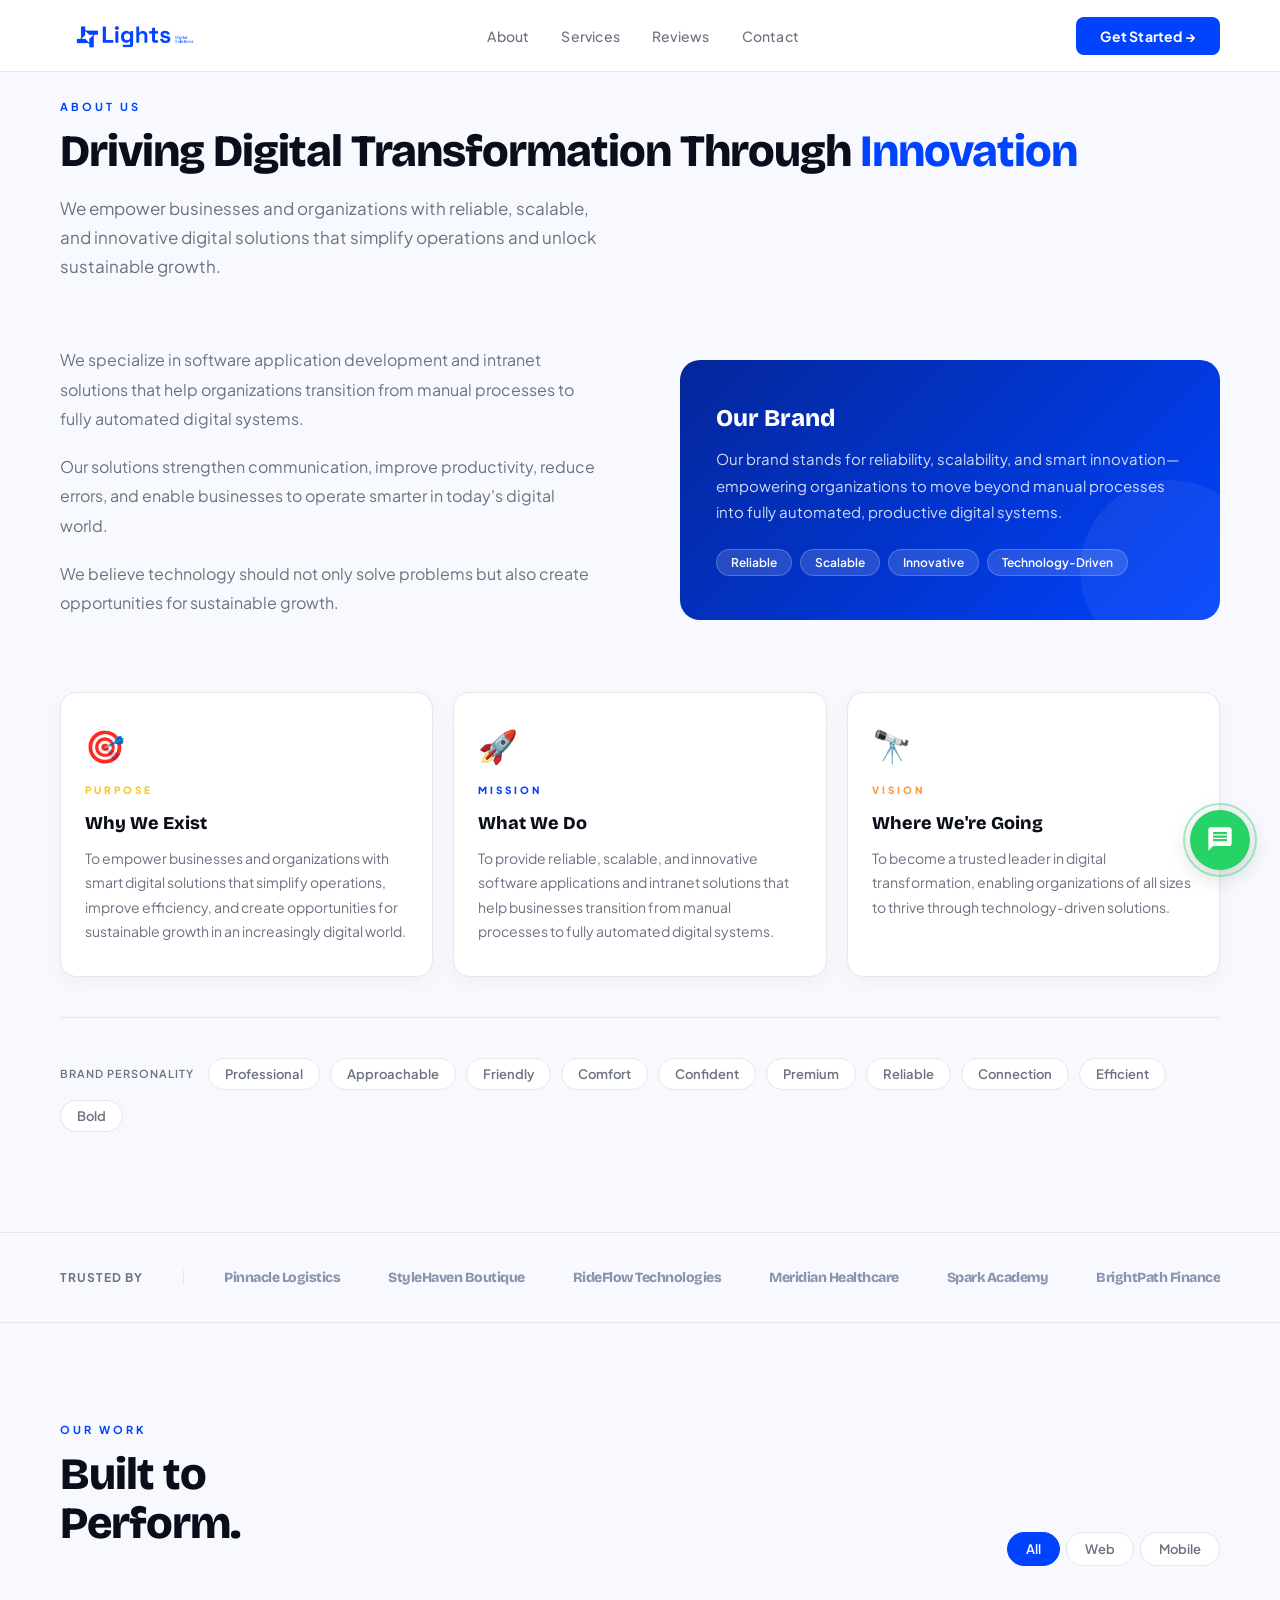
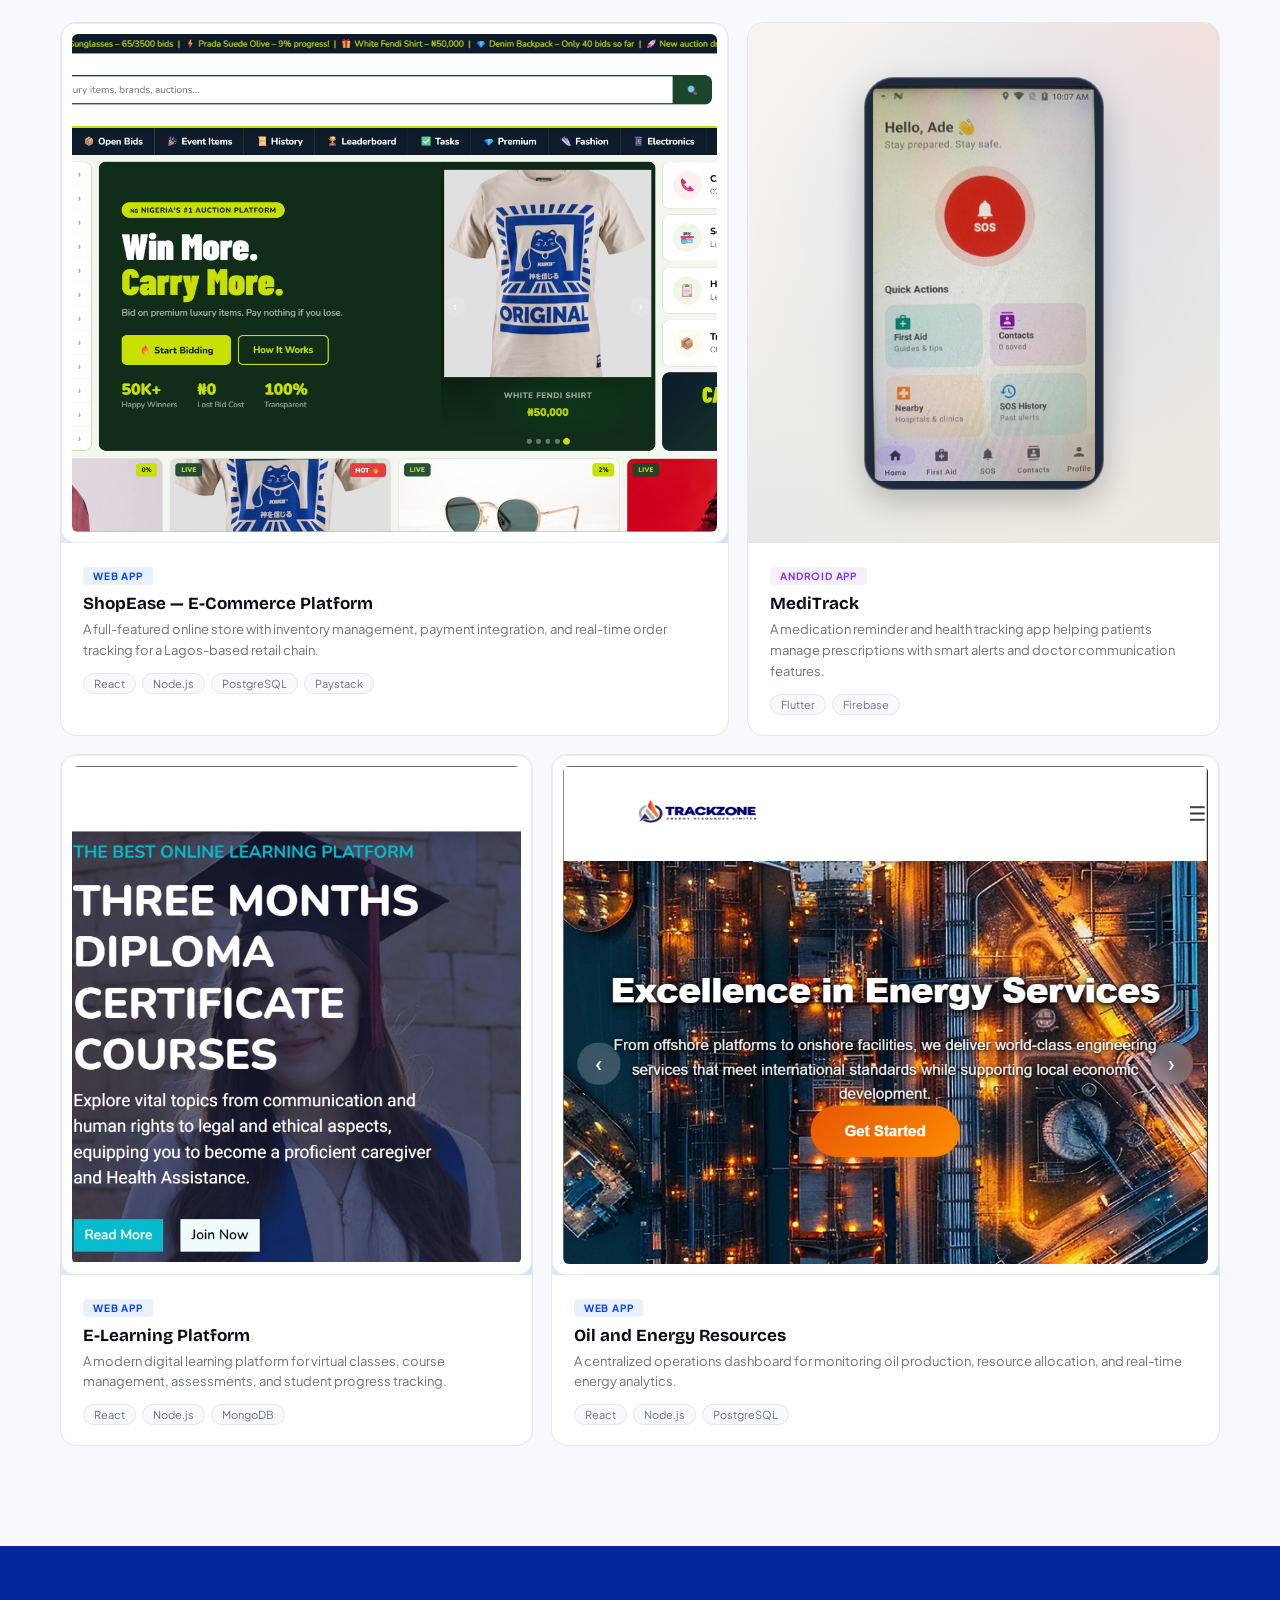
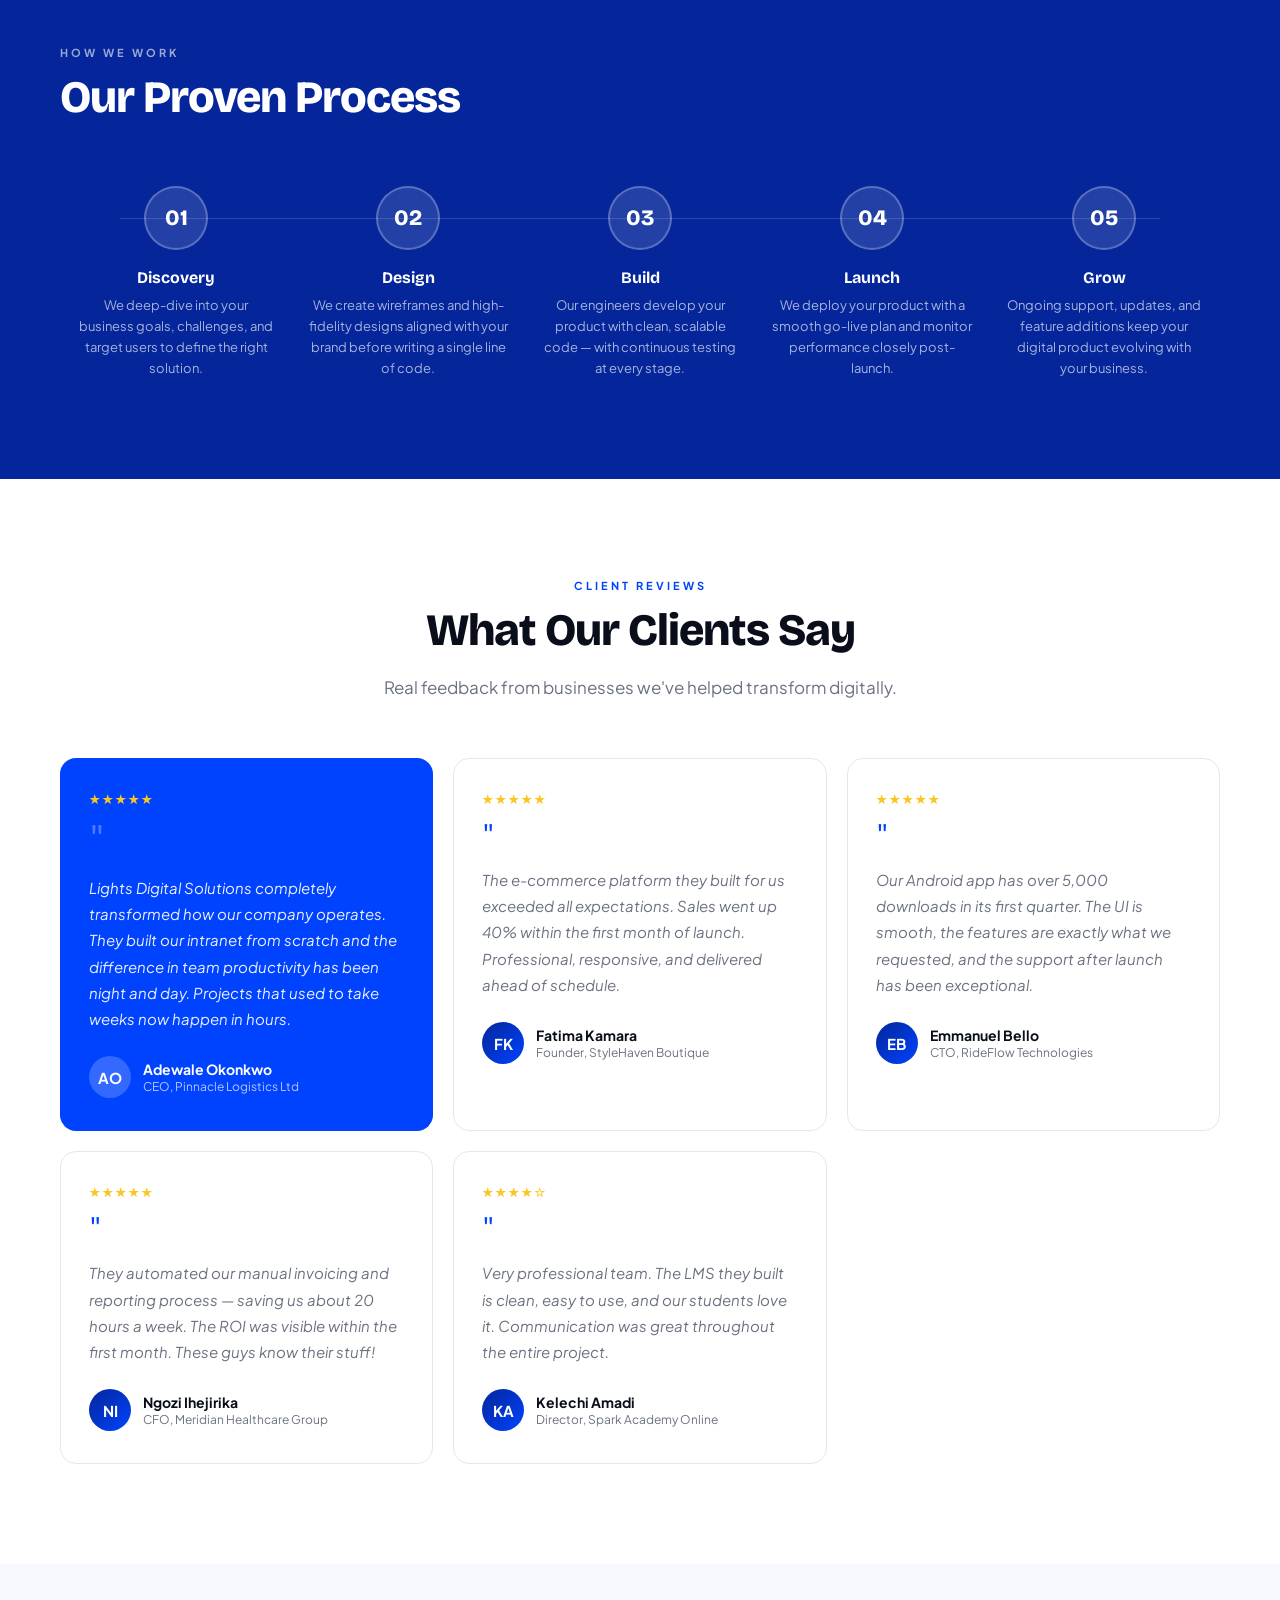
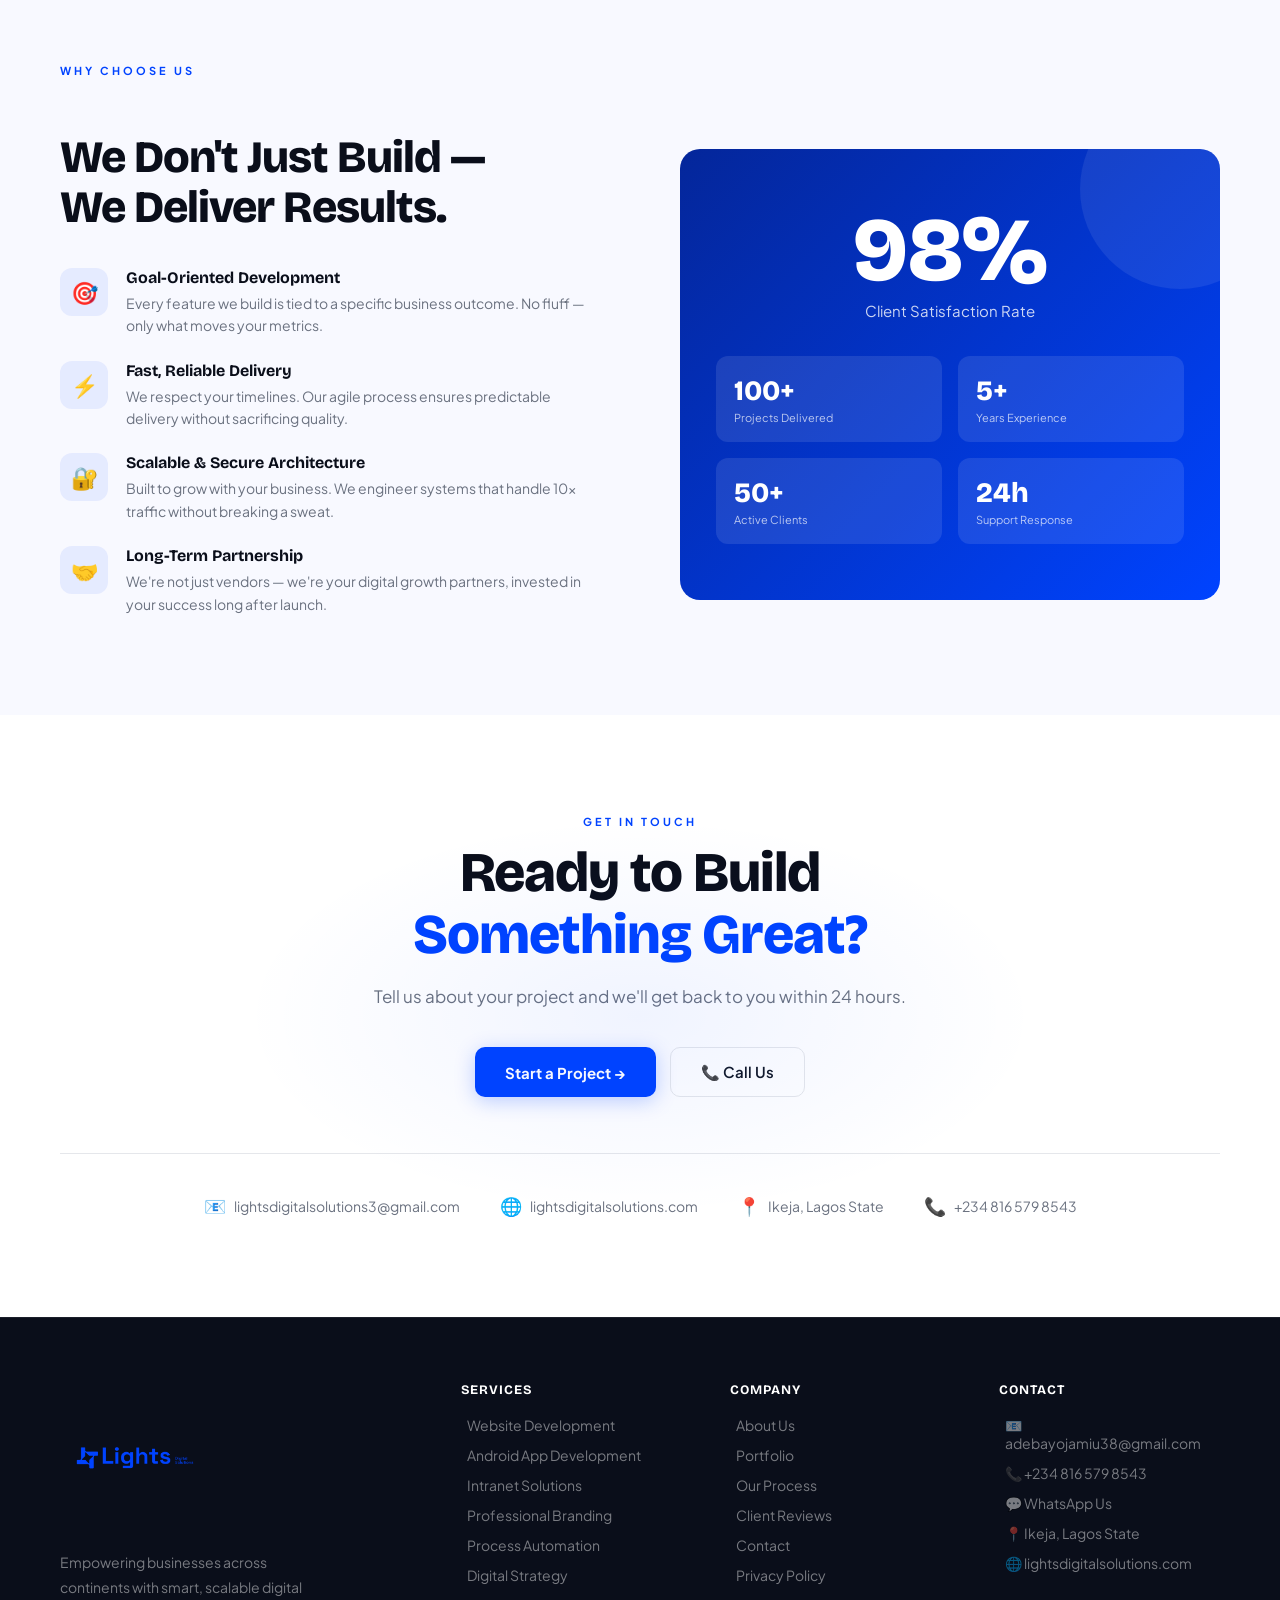
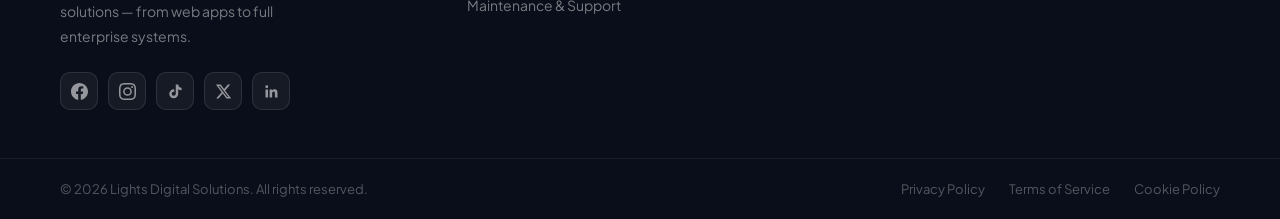
==== commit 32bb5cfa: "Refactor site with reusable components and update About page" ====
--- a/about.html
+++ b/about.html
@@ -20,79 +20,13 @@
 
 <!-- Theme color -->
 <meta name="theme-color" content="#0043FF">
+
 </head>
 <body>
 
 <!-- NAV -->
-
-<nav id="mainNav">
-  <a href="index.html" class="logo-mark">
-    <img id="siteLogo" class="brand-icon" src="images/brand_logo.png" alt="Lights Digital Solutions"/>
-  </a>
-   <button class="menu-toggle" id="menuToggle">
-  ☰
-  </button>
-  <ul class="nav-links">
-    <li><a href="about.html">About</a></li>
-    <li><a href="services.html">Services</a></li>
-    <li><a href="testimonials.html">Reviews</a></li>
-    <li><a href="contact.html">Contact</a></li>
-  </ul>
-  <button class="nav-cta" onclick="document.getElementById('contact').scrollIntoView({behavior:'smooth'})">Get Started →</button>
-</nav>
-
-<!-- ABOUT -->
-<section class="about" id="about">
-  <div class="section-label">About Us</div>
-  <div class="about-layout">
-    <div class="about-body">
-      <h2 class="section-title">Empowering Businesses with <span class="about-highlight">Smart Digital Technology.</span></h2>
-      <p>At Lights Digital Solutions, we empower businesses and organizations with innovative digital technologies designed to simplify operations and drive growth. We specialize in software application development and intranet solutions, creating reliable, scalable systems that enhance efficiency and improve productivity.</p>
-      <p>Our mission is to help businesses transition seamlessly from manual, outdated processes to fully automated digital systems that save time, reduce errors, and improve performance. We believe technology should not only solve problems but also create opportunities.</p>
-      <div class="personality-row">
-        <span class="personality-label">Brand Values</span>
-        <span class="personality-pill">Professional</span>
-        <span class="personality-pill">Reliable</span>
-        <span class="personality-pill">Innovative</span>
-        <span class="personality-pill">Efficient</span>
-        <span class="personality-pill">Bold</span>
-        <span class="personality-pill">Approachable</span>
-      </div>
-    </div>
-    <div>
-      <div class="about-big-card">
-        <h3>Our Brand Promise</h3>
-        <p>We stand for reliability, scalability, and smart innovation — empowering organizations to move beyond manual processes into fully automated, productive digital systems that shape a smarter and more connected future.</p>
-        <div class="about-pill-row">
-          <span class="about-pill">🚀 Innovation-First</span>
-          <span class="about-pill">🔒 Scalable Systems</span>
-          <span class="about-pill">🤝 Long-term Partnership</span>
-          <span class="about-pill">⚡ Agile Delivery</span>
-        </div>
-      </div>
-    </div>
-  </div>
-  <div class="mvp-grid">
-    <div class="mvp-card purpose">
-      <div class="mvp-icon">🌟</div>
-      <div class="mvp-label">Our Purpose</div>
-      <h3>Why We Exist</h3>
-      <p>To empower businesses and organizations with smart digital solutions that simplify operations, improve efficiency, and create opportunities for sustainable growth in an increasingly digital world.</p>
-    </div>
-    <div class="mvp-card mission">
-      <div class="mvp-icon">🎯</div>
-      <div class="mvp-label">Our Mission</div>
-      <h3>What We Do Every Day</h3>
-      <p>To provide reliable, scalable, and innovative software applications and intranet solutions that help businesses transition from manual processes to fully automated digital systems.</p>
-    </div>
-    <div class="mvp-card vision">
-      <div class="mvp-icon">🔭</div>
-      <div class="mvp-label">Our Vision</div>
-      <h3>Where We're Headed</h3>
-      <p>To become a trusted leader in digital transformation, enabling organizations of all sizes to thrive through technology-driven solutions that shape a smarter and more connected future.</p>
-    </div>
-  </div>
-</section>
+ <div id="header"> </div>
+ <div id="about"> </div>
 
 <!-- CLIENTS STRIP -->
 <div class="clients-strip">
@@ -107,404 +41,26 @@
   </div>
 </div>
 
-<!-- SERVICES -->
-<section class="services" id="services">
-  <div style="display:flex;justify-content:space-between;align-items:flex-end;flex-wrap:wrap;gap:24px;">
-    <div>
-      <div class="section-label">What We Do</div>
-      <h2 class="section-title">Engineering<br>Digital Excellence.</h2>
-    </div>
-    <p class="section-sub">From custom web platforms to powerful mobile apps — we build the digital systems your organization needs to thrive.</p>
-  </div>
-  <div class="services-grid">
-    <div class="service-card">
-      <div class="service-icon">🌐</div>
-      <h3>Website Development</h3>
-      <p>Stunning, responsive websites built for performance and conversion. From landing pages to complex web platforms tailored to your business.</p>
-    </div>
-    <div class="service-card">
-      <div class="service-icon">📱</div>
-      <h3>Android App Development</h3>
-      <p>Native and cross-platform Android applications designed for speed, usability, and seamless user experiences that keep customers engaged.</p>
-    </div>
-    <div class="service-card">
-      <div class="service-icon">🔗</div>
-      <h3>Intranet Solutions</h3>
-      <p>Custom internal platforms that strengthen team communication, centralize company data, and streamline workflows across your organization.</p>
-    </div>
-    <div class="service-card">
-      <div class="service-icon">⚙️</div>
-      <h3>Process Automation</h3>
-      <p>Replace manual, repetitive tasks with intelligent automated systems that save time, reduce errors, and dramatically boost productivity.</p>
-    </div>
-    <div class="service-card">
-      <div class="service-icon">📊</div>
-      <h3>Digital Strategy</h3>
-      <p>Comprehensive digital roadmaps that align technology investments with your business goals — so every tool you use drives measurable results.</p>
-    </div>
-    <div class="service-card">
-      <div class="service-icon">🛡️</div>
-      <h3>Maintenance & Support</h3>
-      <p>Ongoing technical support, updates, and monitoring to ensure your digital products stay secure, fast, and running at peak performance.</p>
-    </div>
-  </div>
-</section>
+<!-- PORTFOLIO -->
+<div id="portfolio"></div>
 
-<!-- PORTFOLIO -->
-<section class="projects" id="projects">
-  <div class="projects-header">
-    <div>
-      <div class="section-label">Our Work</div>
-      <h2 class="section-title">Built to<br>Perform.</h2>
-    </div>
-    <div class="tab-group">
-      <button class="tab active" onclick="filterProjects('all', this)">All</button>
-      <button class="tab" onclick="filterProjects('web', this)">Web</button>
-      <button class="tab" onclick="filterProjects('mobile', this)">Mobile</button>
-    </div>
-  </div>
-  <div class="projects-grid" id="projects-grid">
-    <div class="proj-card wide" data-type="web">
-      <div class="proj-thumb web"><div class="proj-thumb-inner"><div class="thumb-device">
-        <div class="screen">
-          <a href="https://adebayo-babs.github.io/ecommerce_ui/" target="_blank">
-          <img src="images/ecommerce.png" alt="ShopEase" class="screen-img">
-          </a>
-        </div>
-      </div></div></div>
-      <div class="proj-info">
-        <span class="proj-tag tag-web">Web App</span>
-        <h3>ShopEase — E-Commerce Platform</h3>
-        <p>A full-featured online store with inventory management, payment integration, and real-time order tracking for a Lagos-based retail chain.</p>
-        <div class="proj-tech"><span class="tech-pill">React</span><span class="tech-pill">Node.js</span><span class="tech-pill">PostgreSQL</span><span class="tech-pill">Paystack</span></div>
-      </div>
-    </div>
-    <div class="proj-card narrow" data-type="mobile">
+<!-- PROCESS -->
+<div id="process"></div>
 
-  <div class="proj-thumb mobile">
+<!-- TESTIMONIALS -->
+<div id="testimonials"></div>
 
-    <div class="proj-thumb-inner">
+<!-- WHY US -->
+<div id="why"></div>
 
-      <div class="thumb-phone">
+<!-- CTA -->
+<div id="contact"></div>
 
-        <div class="pscreen">
-
-          <a href="https://your-app-link.com" target="_blank">
-
-            <img
-              src="images/Medics.jpeg"
-              alt="MediTrack Mobile App"
-              class="phone-img"
-            >
-
-          </a>
-
-        </div>
-
-      </div>
-
-    </div>
-
-  </div>
-
-  <div class="proj-info">
-
-    <span class="proj-tag tag-mobile">Android App</span>
-
-    <h3>MediTrack</h3>
-
-    <p>
-      A medication reminder and health tracking app helping patients manage prescriptions with smart alerts and doctor communication features.
-    </p>
-
-    <div class="proj-tech">
-      <span class="tech-pill">Flutter</span>
-      <span class="tech-pill">Firebase</span>
-    </div>
-
-  </div>
-
-</div>
-    
-  
-    <div class="proj-card narrow" data-type="web">
-
-  <div class="proj-thumb web">
-
-    <div class="proj-thumb-inner">
-
-      <div class="thumb-device">
-
-        <div class="screen">
-
-          <a href="https://carewisesuccess.com/" target="_blank">
-
-            <img
-              src="images/education.png"
-              alt="Project Name"
-              class="screen-img"
-            >
-
-          </a>
-
-        </div>
-
-      </div>
-
-    </div>
-
-  </div>
-
-  <div class="proj-info">
-
-    <span class="proj-tag tag-web">Web App</span>
-
-    <h3>E-Learning Platform</h3>
-
-    <p>A modern digital learning platform for virtual classes, 
-      course management, assessments, and student progress tracking.    </p>
-
-    <div class="proj-tech">
-      <span class="tech-pill">React</span>
-      <span class="tech-pill">Node.js</span>
-      <span class="tech-pill">MongoDB</span>
-    </div>
-
-  </div>
-
-</div>
-
-    <div class="proj-card wide" data-type="web">
-      <div class="proj-thumb web"><div class="proj-thumb-inner"><div class="thumb-device">
-        <div class="screen">
-          <a href="https://www.trackzoneenergy.com" target="_blank">
-          <img src="images/trackzone.png" alt="ShopEase" class="screen-img">
-          </a>
-        </div>
-      </div></div></div>
-      <div class="proj-info">
-        <span class="proj-tag tag-web">Web App</span>
-        <h3>Oil and Energy Resources</h3>
-        <p>A centralized operations dashboard for monitoring oil production, 
-          resource allocation, and real-time energy analytics.</p>
-        <div class="proj-tech"><span class="tech-pill">React</span><span class="tech-pill">Node.js</span><span class="tech-pill">PostgreSQL</span></div>
-      </div>
-    </div>
-</section>
+<!-- FOOTER -->
+<div id="footer"> </div>
 
 
-<!-- PROCESS -->
-<section class="process" id="process">
-  <div class="section-label">How We Work</div>
-  <h2 class="section-title">Our Proven Process</h2>
-  <div class="process-steps">
-    <div class="step"><div class="step-num">01</div><h4>Discovery</h4><p>We deep-dive into your business goals, challenges, and target users to define the right solution.</p></div>
-    <div class="step"><div class="step-num">02</div><h4>Design</h4><p>We create wireframes and high-fidelity designs aligned with your brand before writing a single line of code.</p></div>
-    <div class="step"><div class="step-num">03</div><h4>Build</h4><p>Our engineers develop your product with clean, scalable code — with continuous testing at every stage.</p></div>
-    <div class="step"><div class="step-num">04</div><h4>Launch</h4><p>We deploy your product with a smooth go-live plan and monitor performance closely post-launch.</p></div>
-    <div class="step"><div class="step-num">05</div><h4>Grow</h4><p>Ongoing support, updates, and feature additions keep your digital product evolving with your business.</p></div>
-  </div>
-</section>
-
-<!-- TESTIMONIALS -->
-<section class="testimonials" id="testimonials">
-  <div style="text-align:center;margin-bottom:0;">
-    <div class="section-label" style="text-align:center;">Client Reviews</div>
-    <h2 class="section-title" style="text-align:center;">What Our Clients Say</h2>
-    <p class="section-sub" style="margin:0 auto 56px;text-align:center;">Real feedback from businesses we've helped transform digitally.</p>
-  </div>
-  <div class="testimonials-grid">
-    <div class="testi-card featured">
-      <div class="stars">★★★★★</div>
-      <div class="quote-icon">"</div>
-      <p class="testi-text">Lights Digital Solutions completely transformed how our company operates. They built our intranet from scratch and the difference in team productivity has been night and day. Projects that used to take weeks now happen in hours.</p>
-      <div class="testi-author"><div class="author-avatar">AO</div><div><div class="author-name">Adewale Okonkwo</div><div class="author-role">CEO, Pinnacle Logistics Ltd</div></div></div>
-    </div>
-    <div class="testi-card">
-      <div class="stars">★★★★★</div>
-      <div class="quote-icon" style="font-size:32px;color:var(--secondary);">"</div>
-      <p class="testi-text">The e-commerce platform they built for us exceeded all expectations. Sales went up 40% within the first month of launch. Professional, responsive, and delivered ahead of schedule.</p>
-      <div class="testi-author"><div class="author-avatar">FK</div><div><div class="author-name">Fatima Kamara</div><div class="author-role">Founder, StyleHaven Boutique</div></div></div>
-    </div>
-    <div class="testi-card">
-      <div class="stars">★★★★★</div>
-      <div class="quote-icon" style="font-size:32px;color:var(--secondary);">"</div>
-      <p class="testi-text">Our Android app has over 5,000 downloads in its first quarter. The UI is smooth, the features are exactly what we requested, and the support after launch has been exceptional.</p>
-      <div class="testi-author"><div class="author-avatar">EB</div><div><div class="author-name">Emmanuel Bello</div><div class="author-role">CTO, RideFlow Technologies</div></div></div>
-    </div>
-    <div class="testi-card">
-      <div class="stars">★★★★★</div>
-      <div class="quote-icon" style="font-size:32px;color:var(--secondary);">"</div>
-      <p class="testi-text">They automated our manual invoicing and reporting process — saving us about 20 hours a week. The ROI was visible within the first month. These guys know their stuff!</p>
-      <div class="testi-author"><div class="author-avatar">NI</div><div><div class="author-name">Ngozi Ihejirika</div><div class="author-role">CFO, Meridian Healthcare Group</div></div></div>
-    </div>
-    <div class="testi-card">
-      <div class="stars">★★★★☆</div>
-      <div class="quote-icon" style="font-size:32px;color:var(--secondary);">"</div>
-      <p class="testi-text">Very professional team. The LMS they built is clean, easy to use, and our students love it. Communication was great throughout the entire project.</p>
-      <div class="testi-author"><div class="author-avatar">KA</div><div><div class="author-name">Kelechi Amadi</div><div class="author-role">Director, Spark Academy Online</div></div></div>
-    </div>
-  </div>
-</section>
-
-<!-- WHY US -->
-<section class="why" id="why">
-  <div class="section-label">Why Choose Us</div>
-  <div class="why-grid">
-    <div>
-      <h2 class="section-title">We Don't Just Build —<br>We Deliver Results.</h2>
-      <div class="why-items" style="margin-top:36px;">
-        <div class="why-item"><div class="why-item-icon">🎯</div><div><h4>Goal-Oriented Development</h4><p>Every feature we build is tied to a specific business outcome. No fluff — only what moves your metrics.</p></div></div>
-        <div class="why-item"><div class="why-item-icon">⚡</div><div><h4>Fast, Reliable Delivery</h4><p>We respect your timelines. Our agile process ensures predictable delivery without sacrificing quality.</p></div></div>
-        <div class="why-item"><div class="why-item-icon">🔐</div><div><h4>Scalable & Secure Architecture</h4><p>Built to grow with your business. We engineer systems that handle 10x traffic without breaking a sweat.</p></div></div>
-        <div class="why-item"><div class="why-item-icon">🤝</div><div><h4>Long-Term Partnership</h4><p>We're not just vendors — we're your digital growth partners, invested in your success long after launch.</p></div></div>
-      </div>
-    </div>
-    <div class="why-visual">
-      <div class="why-big-num">98%</div>
-      <div class="why-big-label">Client Satisfaction Rate</div>
-      <div class="why-stat-grid">
-        <div class="why-stat-card"><div class="why-stat-n">100+</div><div class="why-stat-l">Projects Delivered</div></div>
-        <div class="why-stat-card"><div class="why-stat-n">5+</div><div class="why-stat-l">Years Experience</div></div>
-        <div class="why-stat-card"><div class="why-stat-n">50+</div><div class="why-stat-l">Active Clients</div></div>
-        <div class="why-stat-card"><div class="why-stat-n">24h</div><div class="why-stat-l">Support Response</div></div>
-      </div>
-    </div>
-  </div>
-</section>
-
-<!-- CTA -->
-<section class="cta-section" id="contact">
-  <div class="section-label" style="text-align:center;">Get In Touch</div>
-  <h2 class="section-title">Ready to Build<br><span style="color:var(--secondary);">Something Great?</span></h2>
-  <p>Tell us about your project and we'll get back to you within 24 hours.</p>
-  <div class="cta-btns">
-    <a href="mailto:adebayojamiu38@gmail.com" class="btn-primary">Start a Project →</a>
-    <a href="tel:+2348165798543" class="btn-outline">📞 Call Us</a>
-  </div>
-  <div class="contact-strip">
-    <div class="contact-item"><span>📧</span><span>adebayojamiu38@gmail.com</span></div>
-    <div class="contact-item"><span>🌐</span><span>lightsdigitalsolutions.com</span></div>
-    <div class="contact-item"><span>📍</span><span>Ikeja, Lagos State</span></div>
-    <div class="contact-item"><span>📞</span><span>+234 816 579 8543</span></div>
-  </div>
-</section>
-
-<!-- FOOTER -->
-<footer>
-  <div class="footer-top">
-
-    <!-- Brand col -->
-    <div class="footer-brand-col">
-      <a href="#home" class="logo-mark">
-        <img id="siteLogoFooter" class="brand-icon" src="images/brand_logo.png" alt="Lights Digital Solutions"/>
-      </a>
-      <p class="footer-brand-desc">Empowering businesses across Africa with smart, scalable digital solutions — from web apps to full enterprise systems.</p>
-      <div class="footer-social-row">
-
-        <!-- Facebook -->
-        <a href="https://www.facebook.com/adebayo.jamiu.33" target="_blank" rel="noopener" class="social-btn fb" aria-label="Facebook">
-          <svg viewBox="0 0 24 24"><path d="M24 12.073C24 5.405 18.627 0 12 0S0 5.405 0 12.073C0 18.1 4.388 23.094 10.125 24v-8.437H7.078v-3.49h3.047V9.41c0-3.025 1.792-4.697 4.532-4.697 1.312 0 2.686.236 2.686.236v2.97h-1.513c-1.491 0-1.956.93-1.956 1.874v2.25h3.328l-.532 3.49h-2.796V24C19.612 23.094 24 18.1 24 12.073z"/></svg>
-        </a>
-
-        <!-- Instagram -->
-        <a href="https://www.instagram.com/lightsdigitalsolutions/" target="_blank" rel="noopener" class="social-btn ig" aria-label="Instagram">
-          <svg viewBox="0 0 24 24"><path d="M12 2.163c3.204 0 3.584.012 4.85.07 3.252.148 4.771 1.691 4.919 4.919.058 1.265.069 1.645.069 4.849 0 3.205-.012 3.584-.069 4.849-.149 3.225-1.664 4.771-4.919 4.919-1.266.058-1.644.07-4.85.07-3.204 0-3.584-.012-4.849-.07-3.26-.149-4.771-1.699-4.919-4.92-.058-1.265-.07-1.644-.07-4.849 0-3.204.013-3.583.07-4.849.149-3.227 1.664-4.771 4.919-4.919 1.266-.057 1.645-.069 4.849-.069zM12 0C8.741 0 8.333.014 7.053.072 2.695.272.273 2.69.073 7.052.014 8.333 0 8.741 0 12c0 3.259.014 3.668.072 4.948.2 4.358 2.618 6.78 6.98 6.98C8.333 23.986 8.741 24 12 24c3.259 0 3.668-.014 4.948-.072 4.354-.2 6.782-2.618 6.979-6.98.059-1.28.073-1.689.073-4.948 0-3.259-.014-3.667-.072-4.947-.196-4.354-2.617-6.78-6.979-6.98C15.668.014 15.259 0 12 0zm0 5.838a6.162 6.162 0 100 12.324 6.162 6.162 0 000-12.324zM12 16a4 4 0 110-8 4 4 0 010 8zm6.406-11.845a1.44 1.44 0 100 2.881 1.44 1.44 0 000-2.881z"/></svg>
-        </a>
-
-        <!-- TikTok -->
-        <a href="https://www.tiktok.com/@lightsdigitalsolutions?is_from_webapp=1&sender_device=pc" target="_blank" rel="noopener" class="social-btn tt" aria-label="TikTok">
-          <svg viewBox="0 0 24 24"><path d="M19.59 6.69a4.83 4.83 0 01-3.77-4.25V2h-3.45v13.67a2.89 2.89 0 01-2.88 2.5 2.89 2.89 0 01-2.89-2.89 2.89 2.89 0 012.89-2.89c.28 0 .54.04.79.1V9.01a6.33 6.33 0 00-.79-.05 6.34 6.34 0 00-6.34 6.34 6.34 6.34 0 006.34 6.34 6.34 6.34 0 006.33-6.34V8.69a8.18 8.18 0 004.78 1.52V6.75a4.85 4.85 0 01-1.01-.06z"/></svg>
-        </a>
-
-        <!-- X / Twitter -->
-        <a href="https://x.com/LightsDigitals" target="_blank" rel="noopener" class="social-btn tw" aria-label="X (Twitter)">
-          <svg viewBox="0 0 24 24"><path d="M18.244 2.25h3.308l-7.227 8.26 8.502 11.24H16.17l-5.214-6.817L4.99 21.75H1.68l7.73-8.835L1.254 2.25H8.08l4.713 6.231zm-1.161 17.52h1.833L7.084 4.126H5.117z"/></svg>
-        </a>
-
-        <!-- LinkedIn -->
-        <a href="https://www.linkedin.com/in/lights-digital-solutions-471803408/" target="_blank" rel="noopener" class="social-btn li" aria-label="LinkedIn">
-          <svg viewBox="0 0 24 24">
-            <path d="M20.447 20.452H16.89v-5.569c0-1.328-.024-3.037-1.852-3.037-1.853 0-2.136 1.445-2.136 2.939v5.667H9.345V9h3.414v1.561h.049c.476-.9 1.637-1.85 3.37-1.85 3.601 0 4.267 2.37 4.267 5.455v6.286zM5.337 7.433a2.063 2.063 0 110-4.126 2.063 2.063 0 010 4.126zM7.119 20.452H3.556V9h3.563v11.452z"/>
-          </svg>
-        </a>
-
-      </div>
-    </div>
-
-    <!-- Services col -->
-    <div>
-      <div class="footer-col-title">Services</div>
-      <div class="footer-col-links">
-        <a href="#services">Website Development</a>
-        <a href="#services">Android App Development</a>
-        <a href="#services">Intranet Solutions</a>
-        <a href="#services">Professional Branding</a>
-        <a href="#services">Process Automation</a>
-        <a href="#services">Digital Strategy</a>
-        <a href="#services">Maintenance & Support</a>
-      </div>
-    </div>
-
-    <!-- Company col -->
-    <div>
-      <div class="footer-col-title">Company</div>
-      <div class="footer-col-links">
-        <a href="#about">About Us</a>
-        <a href="#projects">Portfolio</a>
-        <a href="#process">Our Process</a>
-        <a href="#testimonials">Client Reviews</a>
-        <a href="#contact">Contact</a>
-        <a href="#">Privacy Policy</a>
-      </div>
-    </div>
-
-    <!-- Contact col -->
-    <div>
-      <div class="footer-col-title">Contact</div>
-      <div class="footer-col-links">
-        <a href="mailto:adebayojamiu38@gmail.com">📧 adebayojamiu38@gmail.com</a>
-        <a href="tel:+2348165798543">📞 +234 816 579 8543</a>
-        <a href="https://wa.me/2348165798543" target="_blank" rel="noopener">💬 WhatsApp Us</a>
-        <a href="#">📍 Ikeja, Lagos State</a>
-        <a href="#">🌐 lightsdigitalsolutions.com</a>
-      </div>
-    </div>
-
-  </div>
-
-  <div class="footer-bottom">
-    <div class="footer-copy">© 2025 Lights Digital Solutions. All rights reserved.</div>
-    <div class="footer-bottom-links">
-      <a href="#">Privacy Policy</a>
-      <a href="#">Terms of Service</a>
-      <a href="#">Cookie Policy</a>
-    </div>
-  </div>
-</footer>
-
-<!-- FLOATING CONTACT WIDGET -->
-<div class="fcw" id="fcw">
-  <div class="fcw-actions">
-    <div class="fcw-item">
-      <a class="fcw-action call" href="tel:+2348165798543" data-tip="Call Us" aria-label="Call">
-        <svg viewBox="0 0 24 24"><path d="M6.62 10.79c1.44 2.83 3.76 5.14 6.59 6.59l2.2-2.2c.28-.28.68-.36 1.02-.25 1.12.37 2.33.57 3.57.57.55 0 1 .45 1 1V20c0 .55-.45 1-1 1C10.61 21 3 13.39 3 4c0-.55.45-1 1-1h3.5c.55 0 1 .45 1 1 0 1.25.2 2.45.57 3.57.1.34.02.73-.25 1.02l-2.2 2.2z"/></svg>
-      </a>
-    </div>
-    <div class="fcw-item">
-      <a class="fcw-action wa" href="https://wa.me/2348165798543?text=Hello%2C%20I'd%20like%20to%20discuss%20a%20project." target="_blank" rel="noopener" data-tip="WhatsApp Us" aria-label="WhatsApp">
-        <svg viewBox="0 0 24 24"><path d="M17.472 14.382c-.297-.149-1.758-.867-2.03-.967-.273-.099-.471-.148-.67.15-.197.297-.767.966-.94 1.164-.173.199-.347.223-.644.075-.297-.15-1.255-.463-2.39-1.475-.883-.788-1.48-1.761-1.653-2.059-.173-.297-.018-.458.13-.606.134-.133.298-.347.446-.52.149-.174.198-.298.298-.497.099-.198.05-.371-.025-.52-.075-.149-.669-1.612-.916-2.207-.242-.579-.487-.5-.669-.51-.173-.008-.371-.01-.57-.01-.198 0-.52.074-.792.372-.272.297-1.04 1.016-1.04 2.479 0 1.462 1.065 2.875 1.213 3.074.149.198 2.096 3.2 5.077 4.487.709.306 1.262.489 1.694.625.712.227 1.36.195 1.871.118.571-.085 1.758-.719 2.006-1.413.248-.694.248-1.289.173-1.413-.074-.124-.272-.198-.57-.347m-5.421 7.403h-.004a9.87 9.87 0 01-5.031-1.378l-.361-.214-3.741.982.998-3.648-.235-.374a9.86 9.86 0 01-1.51-5.26c.001-5.45 4.436-9.884 9.888-9.884 2.64 0 5.122 1.03 6.988 2.898a9.825 9.825 0 012.893 6.994c-.003 5.45-4.437 9.884-9.885 9.884m8.413-18.297A11.815 11.815 0 0012.05 0C5.495 0 .16 5.335.157 11.892c0 2.096.547 4.142 1.588 5.945L.057 24l6.305-1.654a11.882 11.882 0 005.683 1.448h.005c6.554 0 11.89-5.335 11.893-11.893a11.821 11.821 0 00-3.48-8.413z"/></svg>
-      </a>
-    </div>
-  </div>
-  <button class="fcw-toggle" id="fcwToggle" aria-label="Contact options" aria-expanded="false">
-    <span class="ico ico-chat"><svg viewBox="0 0 24 24"><path d="M20 2H4c-1.1 0-2 .9-2 2v18l4-4h14c1.1 0 2-.9 2-2V4c0-1.1-.9-2-2-2zm-2 12H6v-2h12v2zm0-3H6V9h12v2zm0-3H6V6h12v2z"/></svg></span>
-    <span class="ico ico-close"><svg viewBox="0 0 24 24"><path d="M19 6.41L17.59 5 12 10.59 6.41 5 5 6.41 10.59 12 5 17.59 6.41 19 12 13.41 17.59 19 19 17.59 13.41 12z"/></svg></span>
-  </button>
-</div>
-
-
-<!-- LOGO UPLOAD -->
+<!-- LOGO UPLOAD  -->
 <input type="file" id="logoUploadInput" accept="image/*" style="display:none">
 <script src="script.js"></script>
 </body>
--- a/styles.css
+++ b/styles.css
@@ -479,6 +479,181 @@
   transform: scale(1.03);
 }
 
+.about {
+  background: var(--surface);
+}
+
+.about-layout {
+  display: grid;
+  grid-template-columns: 1fr 1fr;
+  gap: 80px;
+  align-items: center;
+  margin-top: 64px;
+}
+
+.about-body p {
+  font-size: 16px;
+  color: var(--text-muted);
+  line-height: 1.85;
+  margin-bottom: 18px;
+}
+
+.about-highlight {
+  color: var(--secondary);
+}
+
+.about-big-card {
+  background: linear-gradient(
+    135deg,
+    var(--primary),
+    var(--secondary)
+  );
+
+  border-radius: 20px;
+  padding: 44px 36px;
+  color: white;
+}
+
+.about-big-card h3 {
+  font-size: 28px;
+  margin-bottom: 16px;
+}
+
+.about-big-card p {
+  line-height: 1.8;
+  color: rgba(255,255,255,0.85);
+}
+
+.about-pill-row {
+  display: flex;
+  flex-wrap: wrap;
+  gap: 10px;
+  margin-top: 28px;
+}
+
+.about-pill {
+  background: rgba(255,255,255,0.15);
+
+  border: 1px solid rgba(255,255,255,0.2);
+
+  border-radius: 100px;
+
+  padding: 8px 16px;
+
+  font-size: 13px;
+
+  color: white;
+}
+
+
+.mvp-grid {
+  display: grid;
+  grid-template-columns: repeat(3, 1fr);
+  gap: 24px;
+  margin-top: 64px;
+}
+
+.mvp-card {
+  background: white;
+  border: 1px solid var(--border);
+  border-radius: 20px;
+  padding: 36px 32px;
+  transition: all 0.3s ease;
+  box-shadow: 0 6px 20px rgba(0, 0, 0, 0.04);
+}
+
+.mvp-card:hover {
+  transform: translateY(-8px);
+  box-shadow: 0 20px 50px rgba(0, 67, 255, 0.12);
+}
+
+.mvp-card h3 {
+    margin: 16px 0;
+    font-size: 28px;
+}
+
+.mvp-card p {
+    line-height: 1.8;
+    color: var(--text-muted);
+}
+
+.mvp-icon {
+  font-size: 36px;
+  margin-bottom: 16px;
+}
+
+.mvp-label {
+  font-size: 12px;
+
+  text-transform: uppercase;
+
+  letter-spacing: 2px;
+
+  margin-bottom: 12px;
+
+  font-weight: 700;
+}
+
+.purpose .mvp-label {
+  color: var(--accent-yellow);
+}
+
+.mission .mvp-label {
+  color: var(--secondary);
+}
+
+.vision .mvp-label {
+  color: var(--accent-orange);
+}
+
+.mvp-card h3 {
+  margin-bottom: 12px;
+}
+
+.mvp-card p {
+  line-height: 1.8;
+  color: var(--text-muted);
+}
+
+
+.personality-row {
+  margin-top: 64px;
+
+  display: flex;
+
+  flex-wrap: wrap;
+
+  gap: 12px;
+
+  align-items: center;
+}
+
+.personality-label {
+  font-size: 12px;
+
+  text-transform: uppercase;
+
+  letter-spacing: 2px;
+
+  color: var(--text-muted);
+
+  margin-right: 8px;
+}
+
+.personality-pill {
+  padding: 10px 18px;
+
+  border-radius: 100px;
+
+  background: white;
+
+  border: 1px solid var(--border);
+
+  font-size: 14px;
+
+  font-weight: 600;
+}
+
 /* ── SECTION BASE ── */
 section { padding: 100px 60px; }
 .section-label {
@@ -860,6 +1035,19 @@
   .nav-links.active {
     display: flex;
   }
+
+   .about-layout {
+        grid-template-columns: 1fr;
+        gap: 40px;
+    }
+
+    .mvp-grid {
+        grid-template-columns: 1fr;
+    }
+
+    .personality-row {
+        justify-content: center;
+    }
 
 
   /* HERO */
